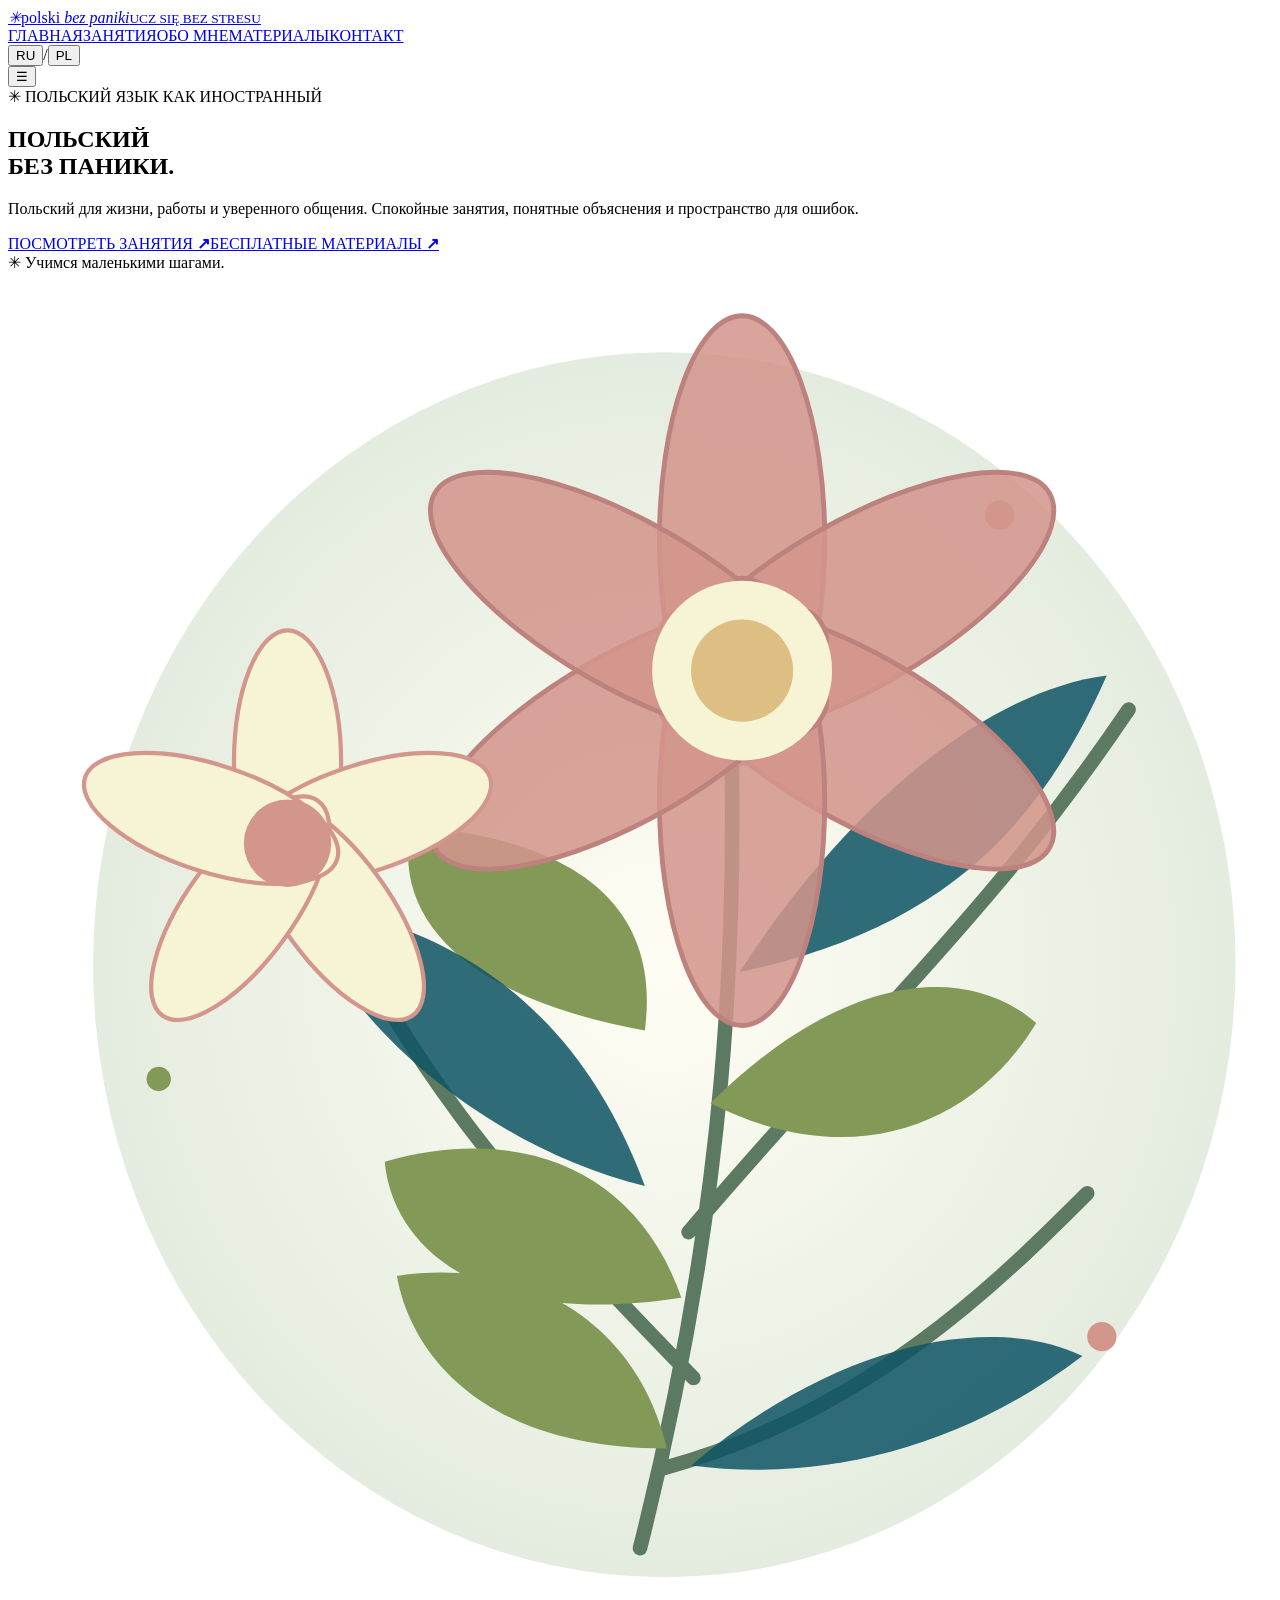
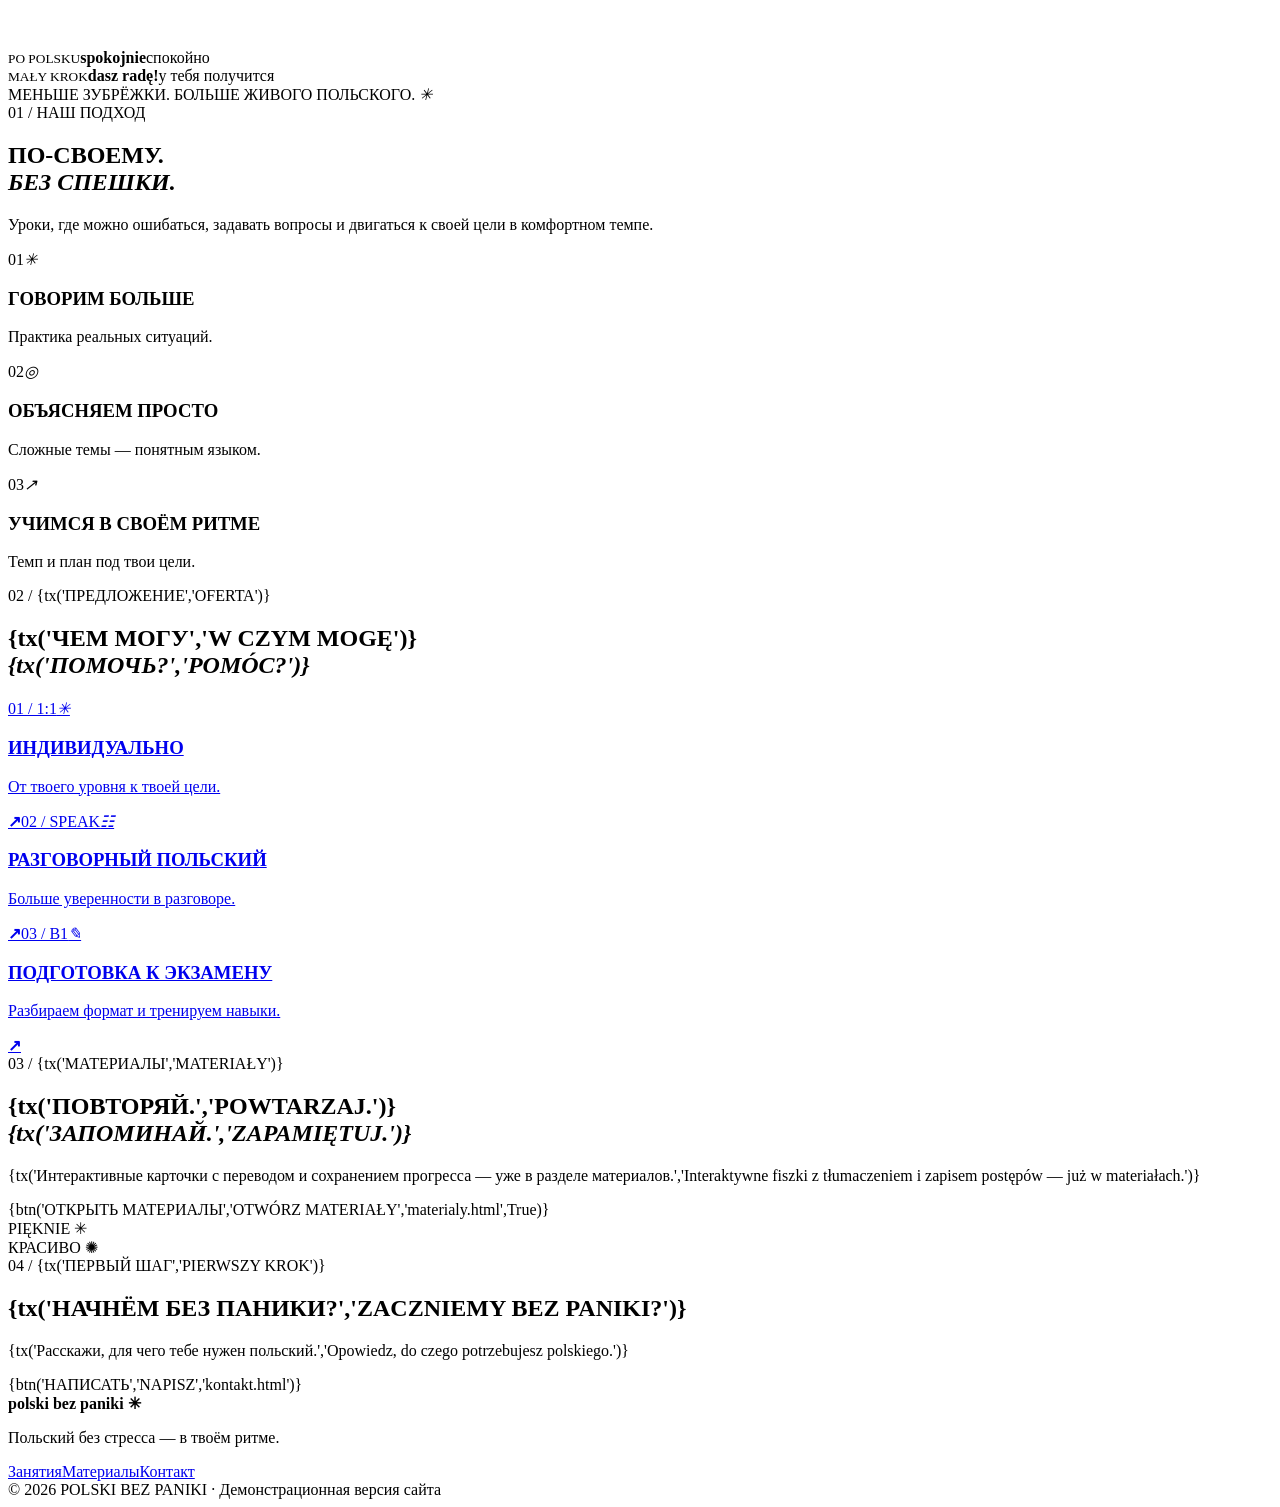
==== index.html @ 544f8107 "Add files via upload" ====
<!doctype html><html lang="ru"><head><meta charset="UTF-8"><meta name="viewport" content="width=device-width,initial-scale=1"><meta name="theme-color" content="#FAFAF3"><title>Польский без паники — главная | Polski bez paniki</title><link rel="preconnect" href="https://fonts.googleapis.com"><link href="https://fonts.googleapis.com/css2?family=Anton&display=swap" rel="stylesheet"><link rel="stylesheet" href="assets/site.css"></head><body data-title-ru="Польский без паники — главная" data-title-pl="Polski bez paniki — strona główna"><header class="header"><div class="bar wrap"><a class="brand" href="index.html"><i>✳</i><span>polski <em>bez paniki</em><small>UCZ SIĘ BEZ STRESU</small></span></a><nav class="nav" id="nav"><a href="index.html" class="current"><span data-ru="ГЛАВНАЯ" data-pl="START">ГЛАВНАЯ</span></a><a href="zajecia.html" class=""><span data-ru="ЗАНЯТИЯ" data-pl="ZAJĘCIA">ЗАНЯТИЯ</span></a><a href="o-mnie.html" class=""><span data-ru="ОБО МНЕ" data-pl="O MNIE">ОБО МНЕ</span></a><a href="materialy.html" class=""><span data-ru="МАТЕРИАЛЫ" data-pl="MATERIAŁY">МАТЕРИАЛЫ</span></a><a href="kontakt.html" class=""><span data-ru="КОНТАКТ" data-pl="KONTAKT">КОНТАКТ</span></a></nav><div class="lang"><button data-lang="ru" class="selected">RU</button><span>/</span><button data-lang="pl">PL</button></div><button class="hamburger" id="hamburger" aria-label="Menu" aria-expanded="false">☰</button></div></header><main><section class="landing wrap"><div class="intro"><div class="eyebrow">✳ <span data-ru="ПОЛЬСКИЙ ЯЗЫК КАК ИНОСТРАННЫЙ" data-pl="JĘZYK POLSKI JAKO OBCY">ПОЛЬСКИЙ ЯЗЫК КАК ИНОСТРАННЫЙ</span></div><h1><span data-ru="ПОЛЬСКИЙ" data-pl="POLSKI">ПОЛЬСКИЙ</span><br><span><span data-ru="БЕЗ ПАНИКИ." data-pl="BEZ PANIKI.">БЕЗ ПАНИКИ.</span></span></h1><p><span data-ru="Польский для жизни, работы и уверенного общения. Спокойные занятия, понятные объяснения и пространство для ошибок." data-pl="Polski do życia, pracy i swobodnej komunikacji. Spokojne lekcje, jasne wyjaśnienia i przestrzeń na błędy.">Польский для жизни, работы и уверенного общения. Спокойные занятия, понятные объяснения и пространство для ошибок.</span></p><div class="buttons"><a class="button primary" href="zajecia.html"><span data-ru="ПОСМОТРЕТЬ ЗАНЯТИЯ" data-pl="POZNAJ OFERTĘ">ПОСМОТРЕТЬ ЗАНЯТИЯ</span> <b>↗</b></a><a class="button secondary" href="materialy.html"><span data-ru="БЕСПЛАТНЫЕ МАТЕРИАЛЫ" data-pl="DARMOWE MATERIAŁY">БЕСПЛАТНЫЕ МАТЕРИАЛЫ</span> <b>↗</b></a></div><div class="small-note">✳ <span data-ru="Учимся маленькими шагами." data-pl="Uczymy się małymi krokami.">Учимся маленькими шагами.</span></div></div><div class="illustration"><svg viewBox="0 0 520 565" aria-label="Kwiaty i liście" role="img"><defs><radialGradient id="flowerBg"><stop stop-color="#FFFDF3"/><stop offset="1" stop-color="#E4ECDF"/></radialGradient></defs><ellipse cx="270" cy="285" rx="235" ry="252" fill="url(#flowerBg)"/><path d="M260 525C293 394 304 277 295 130M282 455C210 381 154 321 116 217M280 395C354 308 405 263 461 180M270 492C354 469 408 415 444 379" fill="none" stroke="#5B7A61" stroke-width="6" stroke-linecap="round"/><g fill="#839958"><path d="M277 422C193 435 158 400 155 366c57-16 104 4 122 56"/><path d="M289 342c51-51 103-60 134-33-26 43-77 62-134 33"/><path d="M262 312C184 298 158 263 166 228c64 5 103 30 96 84"/><path d="M271 484c-79 0-106-42-111-71 55-8 99 20 111 71"/></g><g fill="#105666" opacity=".86"><path d="M262 376c-69-17-127-71-142-117 68 11 116 47 142 117"/><path d="M301 288c45-70 103-116 151-122-29 66-71 105-151 122"/><path d="M281 491c60-51 124-63 161-45-50 38-107 52-161 45"/></g><g transform="translate(302 164)"><g fill="#D3968C" fill-opacity=".86" stroke="#BD827E" stroke-width="2"><ellipse rx="34" ry="92" transform="rotate(0) translate(0 -54)"/><ellipse rx="34" ry="92" transform="rotate(60) translate(0 -54)"/><ellipse rx="34" ry="92" transform="rotate(120) translate(0 -54)"/><ellipse rx="34" ry="92" transform="rotate(180) translate(0 -54)"/><ellipse rx="34" ry="92" transform="rotate(240) translate(0 -54)"/><ellipse rx="34" ry="92" transform="rotate(300) translate(0 -54)"/></g><circle r="37" fill="#F7F4D5"/><circle r="21" fill="#DEBF83"/></g><g transform="translate(115 235) scale(.58)"><g fill="#F7F4D5" stroke="#D3968C" stroke-width="3"><ellipse rx="38" ry="94" transform="rotate(0) translate(0 -57)"/><ellipse rx="38" ry="94" transform="rotate(72) translate(0 -57)"/><ellipse rx="38" ry="94" transform="rotate(144) translate(0 -57)"/><ellipse rx="38" ry="94" transform="rotate(216) translate(0 -57)"/><ellipse rx="38" ry="94" transform="rotate(288) translate(0 -57)"/></g><circle r="31" fill="#D3968C"/></g><circle cx="408" cy="100" r="6" fill="#D3968C"/><circle cx="62" cy="332" r="5" fill="#839958"/><circle cx="450" cy="438" r="6" fill="#D3968C"/></svg><div class="floating floating-a"><small>PO POLSKU</small><b>spokojnie</b><span>спокойно</span></div><div class="floating floating-b"><small>MAŁY KROK</small><b>dasz radę!</b><span>у тебя получится</span></div></div></section><div class="ribbon"><div class="wrap"><span data-ru="МЕНЬШЕ ЗУБРЁЖКИ. БОЛЬШЕ ЖИВОГО ПОЛЬСКОГО." data-pl="MNIEJ WKUWANIA. WIĘCEJ ŻYWEGO POLSKIEGO.">МЕНЬШЕ ЗУБРЁЖКИ. БОЛЬШЕ ЖИВОГО ПОЛЬСКОГО.</span> <i>✳</i></div></div>
<section class="wrap section"><div class="section-title"><div><span class="eyebrow">01 / <span data-ru="НАШ ПОДХОД" data-pl="NASZE PODEJŚCIE">НАШ ПОДХОД</span></span><h2><span data-ru="ПО-СВОЕМУ." data-pl="NA SWÓJ SPOSÓB.">ПО-СВОЕМУ.</span><br><em><span data-ru="БЕЗ СПЕШКИ." data-pl="BEZ POŚPIECHU.">БЕЗ СПЕШКИ.</span></em></h2></div><p><span data-ru="Уроки, где можно ошибаться, задавать вопросы и двигаться к своей цели в комфортном темпе." data-pl="Lekcje, na których możesz popełniać błędy, pytać i realizować swoje cele w wygodnym tempie.">Уроки, где можно ошибаться, задавать вопросы и двигаться к своей цели в комфортном темпе.</span></p></div><div class="three"><article class="benefit benefit-1"><span>01</span><i>✳</i><h3><span data-ru="ГОВОРИМ БОЛЬШЕ" data-pl="MÓWIMY WIĘCEJ">ГОВОРИМ БОЛЬШЕ</span></h3><p><span data-ru="Практика реальных ситуаций." data-pl="Ćwiczymy prawdziwe sytuacje.">Практика реальных ситуаций.</span></p></article><article class="benefit benefit-2"><span>02</span><i>◎</i><h3><span data-ru="ОБЪЯСНЯЕМ ПРОСТО" data-pl="TŁUMACZYMY PROSTO">ОБЪЯСНЯЕМ ПРОСТО</span></h3><p><span data-ru="Сложные темы — понятным языком." data-pl="Trudne rzeczy prostym językiem.">Сложные темы — понятным языком.</span></p></article><article class="benefit benefit-3"><span>03</span><i>↗</i><h3><span data-ru="УЧИМСЯ В СВОЁМ РИТМЕ" data-pl="UCZYMY SIĘ W SWOIM RYTMIE">УЧИМСЯ В СВОЁМ РИТМЕ</span></h3><p><span data-ru="Темп и план под твои цели." data-pl="Tempo i plan dopasowane do Ciebie.">Темп и план под твои цели.</span></p></article></div></section>
<section class="wrap section"><div class="section-title"><div><span class="eyebrow">02 / {tx('ПРЕДЛОЖЕНИЕ','OFERTA')}</span><h2>{tx('ЧЕМ МОГУ','W CZYM MOGĘ')}<br><em>{tx('ПОМОЧЬ?','POMÓC?')}</em></h2></div></div><div class="three services"><a href="zajecia.html" class="service"><span>01 / 1:1</span><i>✳</i><h3><span data-ru="ИНДИВИДУАЛЬНО" data-pl="INDYWIDUALNIE">ИНДИВИДУАЛЬНО</span></h3><p><span data-ru="От твоего уровня к твоей цели." data-pl="Od Twojego poziomu do Twojego celu.">От твоего уровня к твоей цели.</span></p><b>↗</b></a><a href="zajecia.html" class="service"><span>02 / SPEAK</span><i>☷</i><h3><span data-ru="РАЗГОВОРНЫЙ ПОЛЬСКИЙ" data-pl="KONWERSACJE">РАЗГОВОРНЫЙ ПОЛЬСКИЙ</span></h3><p><span data-ru="Больше уверенности в разговоре." data-pl="Więcej pewności w rozmowie.">Больше уверенности в разговоре.</span></p><b>↗</b></a><a href="zajecia.html" class="service"><span>03 / B1</span><i>✎</i><h3><span data-ru="ПОДГОТОВКА К ЭКЗАМЕНУ" data-pl="PRZYGOTOWANIE DO EGZAMINU">ПОДГОТОВКА К ЭКЗАМЕНУ</span></h3><p><span data-ru="Разбираем формат и тренируем навыки." data-pl="Poznajemy format i ćwiczymy umiejętności.">Разбираем формат и тренируем навыки.</span></p><b>↗</b></a></div></section>
<section class="wrap material-promo"><div><span class="eyebrow">03 / {tx('МАТЕРИАЛЫ','MATERIAŁY')}</span><h2>{tx('ПОВТОРЯЙ.','POWTARZAJ.')}<br><em>{tx('ЗАПОМИНАЙ.','ZAPAMIĘTUJ.')}</em></h2><p>{tx('Интерактивные карточки с переводом и сохранением прогресса — уже в разделе материалов.','Interaktywne fiszki z tłumaczeniem i zapisem postępów — już w materiałach.')}</p>{btn('ОТКРЫТЬ МАТЕРИАЛЫ','OTWÓRZ MATERIAŁY','materialy.html',True)}</div><div class="cards-art"><div>PIĘKNIE <span>✳</span></div><div>КРАСИВО <span>✺</span></div></div></section><section class="section final-cta wrap"><span class="eyebrow">04 / {tx('ПЕРВЫЙ ШАГ','PIERWSZY KROK')}</span><h2>{tx('НАЧНЁМ БЕЗ ПАНИКИ?','ZACZNIEMY BEZ PANIKI?')}</h2><p>{tx('Расскажи, для чего тебе нужен польский.','Opowiedz, do czego potrzebujesz polskiego.')}</p>{btn('НАПИСАТЬ','NAPISZ','kontakt.html')}</section></main><footer><div class="wrap footer"><div><strong>polski bez paniki ✳</strong><p><span data-ru="Польский без стресса — в твоём ритме." data-pl="Polski bez stresu — w Twoim rytmie.">Польский без стресса — в твоём ритме.</span></p></div><nav><a href="zajecia.html"><span data-ru="Занятия" data-pl="Zajęcia">Занятия</span></a><a href="materialy.html"><span data-ru="Материалы" data-pl="Materiały">Материалы</span></a><a href="kontakt.html"><span data-ru="Контакт" data-pl="Kontakt">Контакт</span></a></nav></div><div class="wrap legal">© 2026 POLSKI BEZ PANIKI · <span data-ru="Демонстрационная версия сайта" data-pl="Wersja demonstracyjna strony">Демонстрационная версия сайта</span></div></footer><script src="assets/site.js" defer></script></body></html>
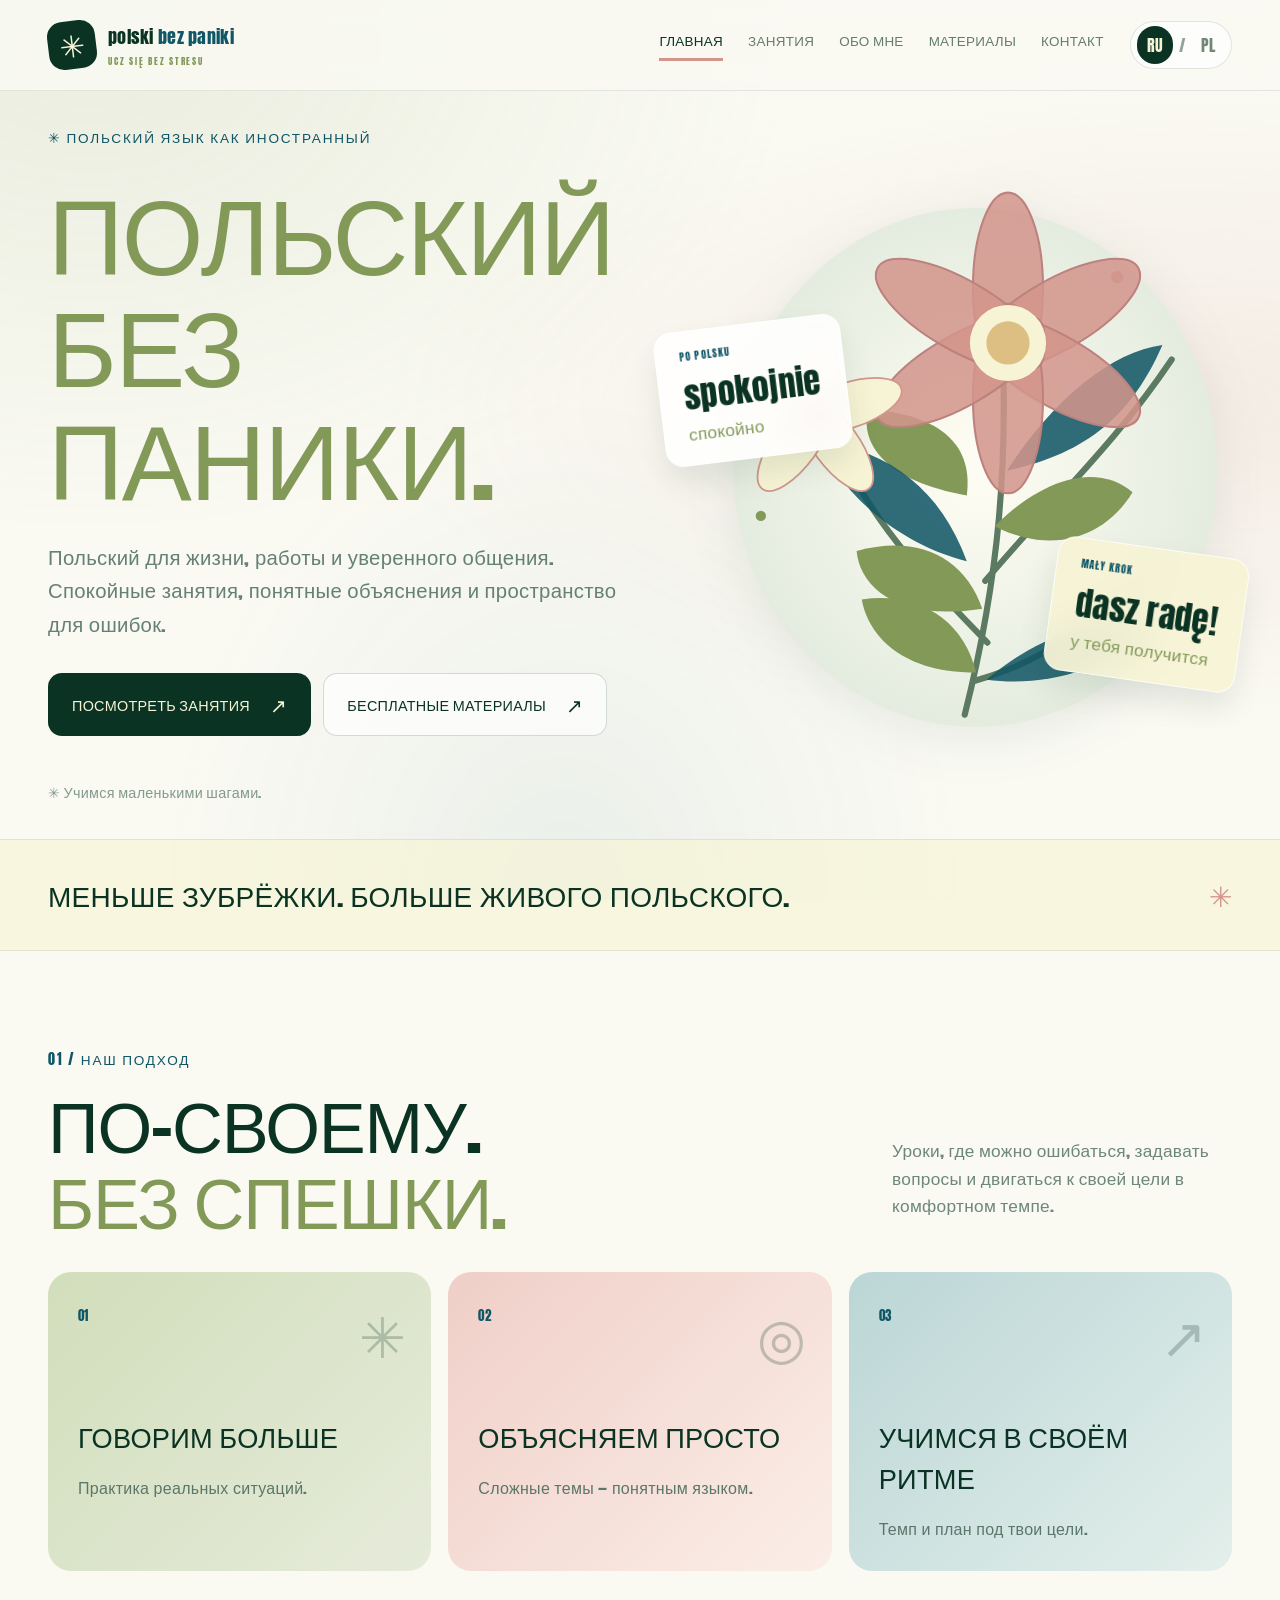
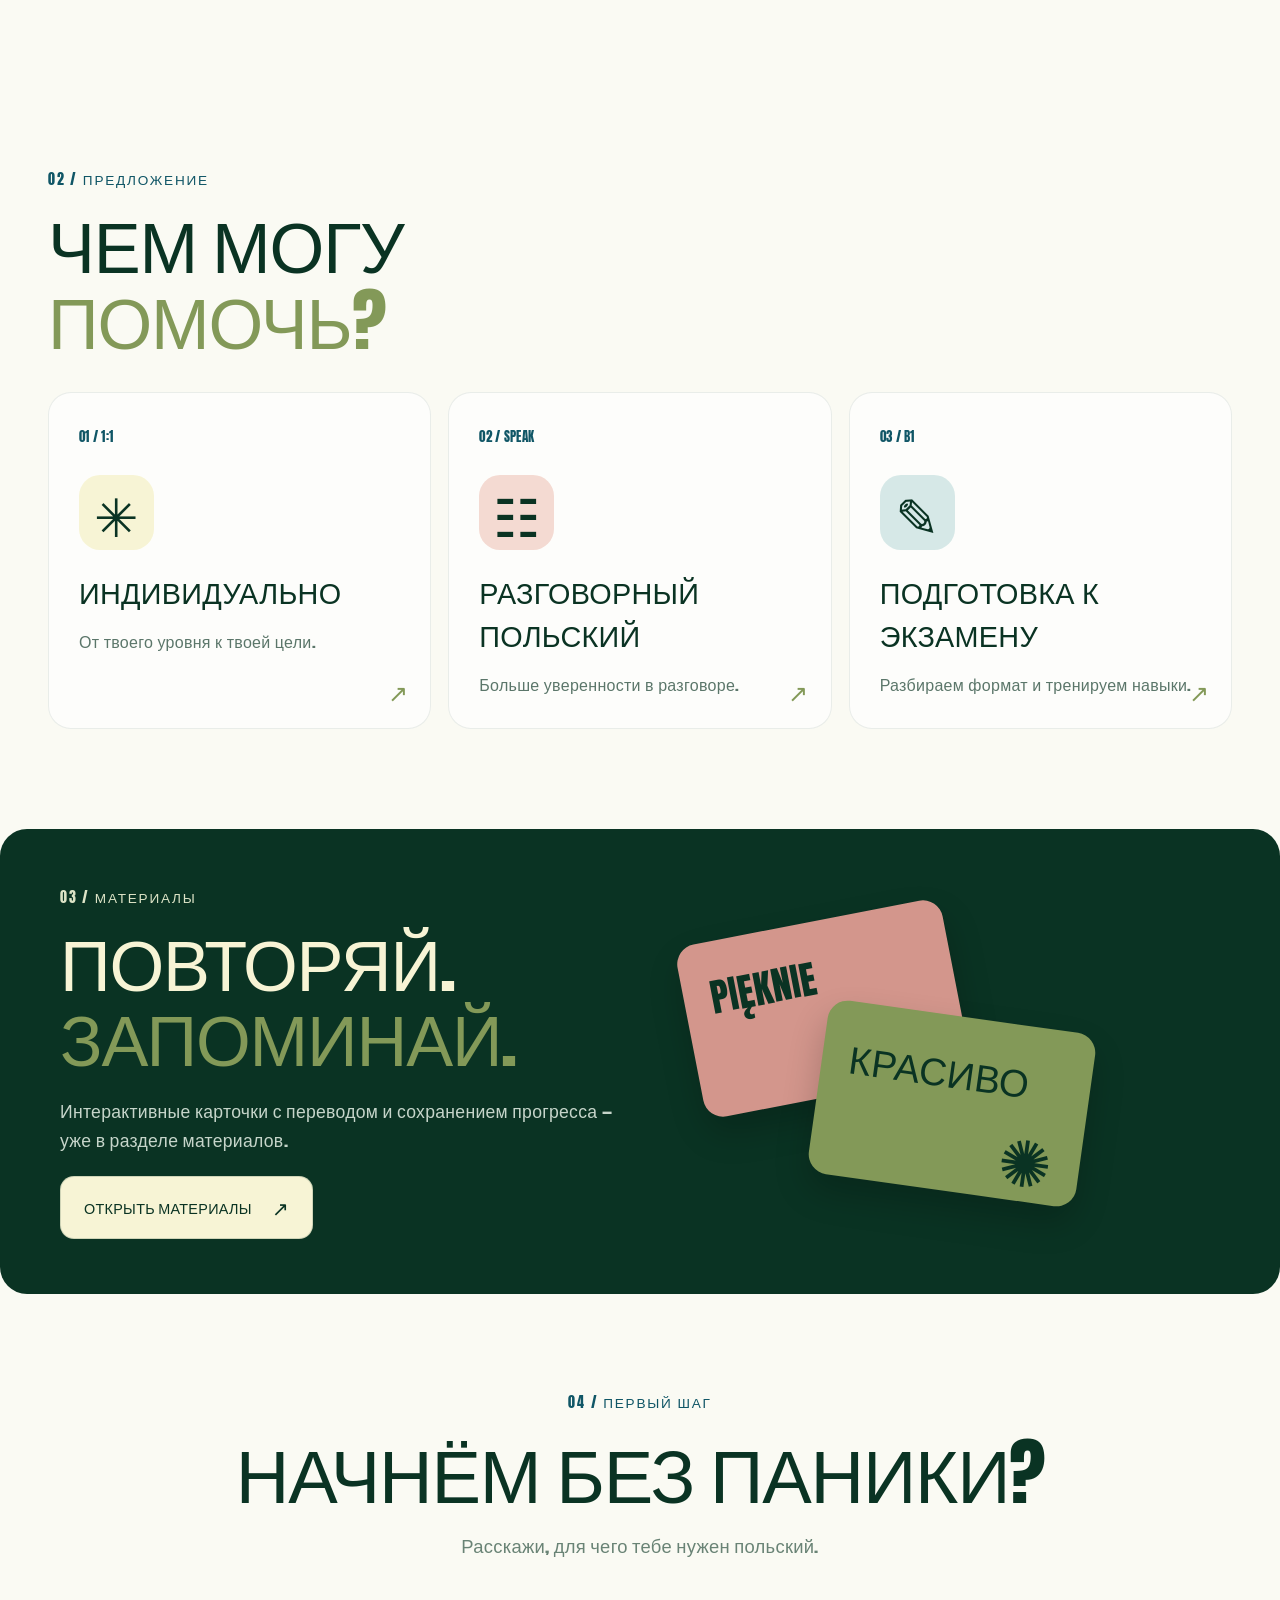
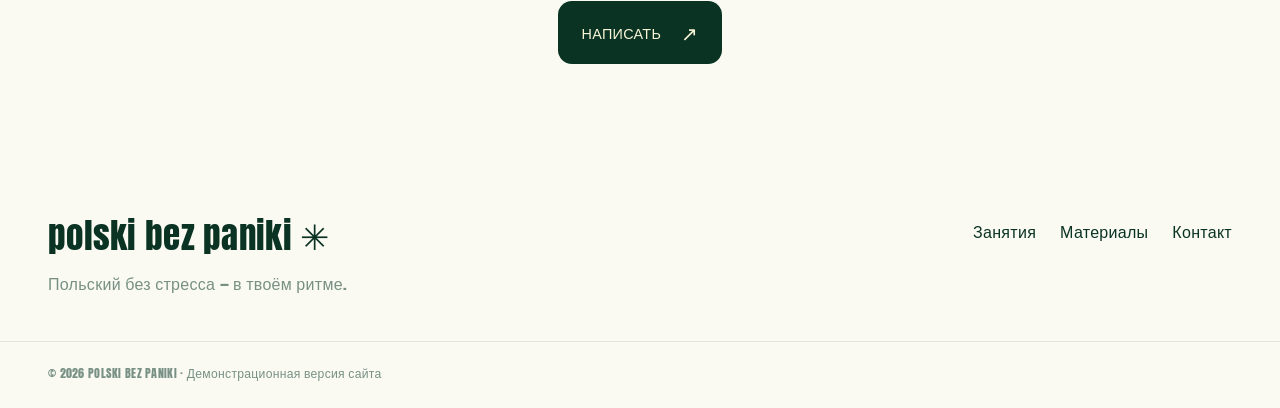
==== commit 78451183: "Add files via upload" ====
--- a/index.html
+++ b/index.html
@@ -1,4 +1,13 @@
-<!doctype html><html lang="ru"><head><meta charset="UTF-8"><meta name="viewport" content="width=device-width,initial-scale=1"><meta name="theme-color" content="#FAFAF3"><title>Польский без паники — главная | Polski bez paniki</title><link rel="preconnect" href="https://fonts.googleapis.com"><link href="https://fonts.googleapis.com/css2?family=Anton&display=swap" rel="stylesheet"><link rel="stylesheet" href="assets/site.css"></head><body data-title-ru="Польский без паники — главная" data-title-pl="Polski bez paniki — strona główna"><header class="header"><div class="bar wrap"><a class="brand" href="index.html"><i>✳</i><span>polski <em>bez paniki</em><small>UCZ SIĘ BEZ STRESU</small></span></a><nav class="nav" id="nav"><a href="index.html" class="current"><span data-ru="ГЛАВНАЯ" data-pl="START">ГЛАВНАЯ</span></a><a href="zajecia.html" class=""><span data-ru="ЗАНЯТИЯ" data-pl="ZAJĘCIA">ЗАНЯТИЯ</span></a><a href="o-mnie.html" class=""><span data-ru="ОБО МНЕ" data-pl="O MNIE">ОБО МНЕ</span></a><a href="materialy.html" class=""><span data-ru="МАТЕРИАЛЫ" data-pl="MATERIAŁY">МАТЕРИАЛЫ</span></a><a href="kontakt.html" class=""><span data-ru="КОНТАКТ" data-pl="KONTAKT">КОНТАКТ</span></a></nav><div class="lang"><button data-lang="ru" class="selected">RU</button><span>/</span><button data-lang="pl">PL</button></div><button class="hamburger" id="hamburger" aria-label="Menu" aria-expanded="false">☰</button></div></header><main><section class="landing wrap"><div class="intro"><div class="eyebrow">✳ <span data-ru="ПОЛЬСКИЙ ЯЗЫК КАК ИНОСТРАННЫЙ" data-pl="JĘZYK POLSKI JAKO OBCY">ПОЛЬСКИЙ ЯЗЫК КАК ИНОСТРАННЫЙ</span></div><h1><span data-ru="ПОЛЬСКИЙ" data-pl="POLSKI">ПОЛЬСКИЙ</span><br><span><span data-ru="БЕЗ ПАНИКИ." data-pl="BEZ PANIKI.">БЕЗ ПАНИКИ.</span></span></h1><p><span data-ru="Польский для жизни, работы и уверенного общения. Спокойные занятия, понятные объяснения и пространство для ошибок." data-pl="Polski do życia, pracy i swobodnej komunikacji. Spokojne lekcje, jasne wyjaśnienia i przestrzeń na błędy.">Польский для жизни, работы и уверенного общения. Спокойные занятия, понятные объяснения и пространство для ошибок.</span></p><div class="buttons"><a class="button primary" href="zajecia.html"><span data-ru="ПОСМОТРЕТЬ ЗАНЯТИЯ" data-pl="POZNAJ OFERTĘ">ПОСМОТРЕТЬ ЗАНЯТИЯ</span> <b>↗</b></a><a class="button secondary" href="materialy.html"><span data-ru="БЕСПЛАТНЫЕ МАТЕРИАЛЫ" data-pl="DARMOWE MATERIAŁY">БЕСПЛАТНЫЕ МАТЕРИАЛЫ</span> <b>↗</b></a></div><div class="small-note">✳ <span data-ru="Учимся маленькими шагами." data-pl="Uczymy się małymi krokami.">Учимся маленькими шагами.</span></div></div><div class="illustration"><svg viewBox="0 0 520 565" aria-label="Kwiaty i liście" role="img"><defs><radialGradient id="flowerBg"><stop stop-color="#FFFDF3"/><stop offset="1" stop-color="#E4ECDF"/></radialGradient></defs><ellipse cx="270" cy="285" rx="235" ry="252" fill="url(#flowerBg)"/><path d="M260 525C293 394 304 277 295 130M282 455C210 381 154 321 116 217M280 395C354 308 405 263 461 180M270 492C354 469 408 415 444 379" fill="none" stroke="#5B7A61" stroke-width="6" stroke-linecap="round"/><g fill="#839958"><path d="M277 422C193 435 158 400 155 366c57-16 104 4 122 56"/><path d="M289 342c51-51 103-60 134-33-26 43-77 62-134 33"/><path d="M262 312C184 298 158 263 166 228c64 5 103 30 96 84"/><path d="M271 484c-79 0-106-42-111-71 55-8 99 20 111 71"/></g><g fill="#105666" opacity=".86"><path d="M262 376c-69-17-127-71-142-117 68 11 116 47 142 117"/><path d="M301 288c45-70 103-116 151-122-29 66-71 105-151 122"/><path d="M281 491c60-51 124-63 161-45-50 38-107 52-161 45"/></g><g transform="translate(302 164)"><g fill="#D3968C" fill-opacity=".86" stroke="#BD827E" stroke-width="2"><ellipse rx="34" ry="92" transform="rotate(0) translate(0 -54)"/><ellipse rx="34" ry="92" transform="rotate(60) translate(0 -54)"/><ellipse rx="34" ry="92" transform="rotate(120) translate(0 -54)"/><ellipse rx="34" ry="92" transform="rotate(180) translate(0 -54)"/><ellipse rx="34" ry="92" transform="rotate(240) translate(0 -54)"/><ellipse rx="34" ry="92" transform="rotate(300) translate(0 -54)"/></g><circle r="37" fill="#F7F4D5"/><circle r="21" fill="#DEBF83"/></g><g transform="translate(115 235) scale(.58)"><g fill="#F7F4D5" stroke="#D3968C" stroke-width="3"><ellipse rx="38" ry="94" transform="rotate(0) translate(0 -57)"/><ellipse rx="38" ry="94" transform="rotate(72) translate(0 -57)"/><ellipse rx="38" ry="94" transform="rotate(144) translate(0 -57)"/><ellipse rx="38" ry="94" transform="rotate(216) translate(0 -57)"/><ellipse rx="38" ry="94" transform="rotate(288) translate(0 -57)"/></g><circle r="31" fill="#D3968C"/></g><circle cx="408" cy="100" r="6" fill="#D3968C"/><circle cx="62" cy="332" r="5" fill="#839958"/><circle cx="450" cy="438" r="6" fill="#D3968C"/></svg><div class="floating floating-a"><small>PO POLSKU</small><b>spokojnie</b><span>спокойно</span></div><div class="floating floating-b"><small>MAŁY KROK</small><b>dasz radę!</b><span>у тебя получится</span></div></div></section><div class="ribbon"><div class="wrap"><span data-ru="МЕНЬШЕ ЗУБРЁЖКИ. БОЛЬШЕ ЖИВОГО ПОЛЬСКОГО." data-pl="MNIEJ WKUWANIA. WIĘCEJ ŻYWEGO POLSKIEGO.">МЕНЬШЕ ЗУБРЁЖКИ. БОЛЬШЕ ЖИВОГО ПОЛЬСКОГО.</span> <i>✳</i></div></div>
+<!doctype html><html lang="ru"><head><meta charset="UTF-8"><meta name="viewport" content="width=device-width,initial-scale=1"><meta name="theme-color" content="#FAFAF3"><title>Польский без паники — главная | Polski bez paniki</title><link rel="preconnect" href="https://fonts.googleapis.com"><link href="https://fonts.googleapis.com/css2?family=Anton&display=swap" rel="stylesheet"><style>
+*{box-sizing:border-box}html{scroll-behavior:smooth}body{margin:0;background:#FAFAF3;color:#0A3323;font-family:Anton,Impact,'Arial Narrow',sans-serif;letter-spacing:.018em}body:before{content:"";position:fixed;inset:0;pointer-events:none;z-index:-1;background:radial-gradient(ellipse at 7% 4%,#83995820,transparent 42%),radial-gradient(ellipse at 93% 45%,#D3968C23,transparent 48%),radial-gradient(ellipse at 44% 100%,#10566610,transparent 40%)}a{color:inherit;text-decoration:none}button,input,textarea{font:inherit}button{cursor:pointer}button:focus-visible,a:focus-visible,input:focus-visible,textarea:focus-visible{outline:3px solid #105666;outline-offset:4px}.wrap{max-width:1320px;padding:0 48px;margin:auto}.header{border-bottom:1px solid #0A332318;background:#FAFAF3d9;backdrop-filter:blur(15px);position:relative;z-index:10}.bar{min-height:90px;display:flex;align-items:center;gap:26px}.brand{display:flex;gap:12px;align-items:center;white-space:nowrap;font-size:1.12rem}.brand i{display:grid;place-items:center;background:#0A3323;color:#F7F4D5;width:48px;height:48px;border-radius:15px;font-style:normal;font-size:1.9rem;transform:rotate(-7deg)}.brand em{font-style:normal;color:#105666}.brand small{display:block;font-size:.55rem;color:#839958;letter-spacing:.2em;margin-top:5px}.nav{display:flex;gap:25px;margin-left:auto}.nav a{color:#647D6B;font-size:.84rem;white-space:nowrap}.nav .current{color:#0A3323;border-bottom:3px solid #D3968C;padding-bottom:8px}.lang{display:flex;align-items:center;gap:6px;border:1px solid #0A33231e;border-radius:30px;background:#ffffff9b;padding:4px 6px}.lang button{border:0;border-radius:30px;padding:7px 10px;color:#728676;background:transparent}.lang button.selected{background:#0A3323;color:#F7F4D5}.lang span{color:#93A396}.hamburger{display:none;background:transparent;border:0;font-size:1.55rem;color:#0A3323}h1,h2,h3,p{margin-top:0;font-weight:400}h1,h2{letter-spacing:-.016em;line-height:1.07}.eyebrow{font-size:.85rem;letter-spacing:.13em;color:#105666}.landing{min-height:670px;display:grid;grid-template-columns:1.08fr .92fr;align-items:center;gap:20px;padding-top:36px;padding-bottom:36px}.intro{position:relative;z-index:2}.intro h1{font-size:clamp(5.6rem,8.2vw,9rem);margin:28px 0}.intro h1 span{color:#839958}.intro p{font-size:1.27rem;color:#658074;line-height:1.65;max-width:600px}.buttons{display:flex;gap:12px;flex-wrap:wrap;margin-top:33px}.button{display:inline-flex;gap:20px;align-items:center;justify-content:center;padding:15px 23px;min-height:54px;border-radius:14px;border:1px solid #0A33232a;font-size:.9rem;transition:transform .2s,box-shadow .2s}.button:hover{transform:translateY(-3px);box-shadow:0 14px 24px #0A332316}.button b{font-size:1.25rem;font-weight:400}.button.primary{color:#F7F4D5;background:#0A3323}.button.secondary{background:#ffffffab}.small-note{margin-top:45px;color:#839B8B;font-size:.9rem}.illustration{position:relative;height:620px}.illustration svg{width:100%;height:100%;filter:drop-shadow(0 12px 25px #0A332314)}.floating{position:absolute;border:1px solid #ffffffca;background:#ffffffe0;backdrop-filter:blur(18px);padding:18px 24px;border-radius:18px;box-shadow:0 16px 30px #0A332318;transform:rotate(-7deg)}.floating small{display:block;color:#105666;font-size:.6rem;letter-spacing:.12em}.floating b{font-weight:400;display:block;font-size:2.15rem;margin-top:6px}.floating span{color:#839958;font-size:1.08rem}.floating-a{left:-7%;top:27%}.floating-b{right:-2%;bottom:15%;transform:rotate(8deg);background:#F7F4D5ec}.ribbon{background:#F7F4D5af;border-block:1px solid #0A332317}.ribbon .wrap{padding-top:34px;padding-bottom:34px;font-size:1.75rem;display:flex;justify-content:space-between}.ribbon i{font-style:normal;color:#D3968C}.section{padding-top:95px;padding-bottom:100px}.section-title{display:flex;gap:32px;justify-content:space-between;align-items:end;margin-bottom:35px}.section-title h2,.material-promo h2{font-size:clamp(3.5rem,5.5vw,6rem);margin:16px 0 0}.section-title h2 em,.material-promo h2 em{color:#839958;font-style:normal}.section-title>p{max-width:340px;color:#6D8779;font-size:1.08rem;line-height:1.6}.three{display:grid;grid-template-columns:repeat(3,1fr);gap:17px}.benefit,.service,.offer{padding:30px;border-radius:23px;min-height:295px}.benefit{position:relative}.benefit-1{background:linear-gradient(135deg,#D1DEBB,#E6EBDA)}.benefit-2{background:linear-gradient(135deg,#EFCFC8,#FBEEE7)}.benefit-3{background:linear-gradient(135deg,#BBD6D6,#E3EFEB)}.benefit>span,.service>span{font-size:.83rem;color:#105666}.benefit>i{font-style:normal;font-size:3.5rem;opacity:.23;position:absolute;right:25px;top:20px}.benefit h3{font-size:1.7rem;margin:90px 0 17px}.benefit p,.service p,.offer p{font-size:1rem;color:#5B766A;line-height:1.65;margin:0}.service,.offer{display:block;background:#ffffffa3;border:1px solid #0A332315;position:relative}.service>i{display:grid;place-items:center;margin:28px 0 20px;width:75px;height:75px;border-radius:21px;background:#F7F4D5;font-style:normal;font-size:3.3rem}.service:nth-child(2)>i{background:#F4DAD2}.service:nth-child(3)>i{background:#D6E8E7}.service h3{font-size:1.8rem;margin:15px 0}.service>b{position:absolute;right:22px;bottom:18px;font-size:1.5rem;color:#839958;font-weight:400}.material-promo{display:grid;grid-template-columns:1fr 1fr;gap:15px;background:#0A3323;color:#F7F4D5;border-radius:27px;align-items:center;min-height:425px;overflow:hidden}.material-promo>div:first-child{padding:55px 0 55px 12px}.material-promo .eyebrow{color:#DCE3C6}.material-promo p{font-size:1.1rem;line-height:1.65;color:#C6D5CA;margin:22px 0}.material-promo .button{color:#0A3323;background:#F7F4D5}.cards-art{min-height:350px;position:relative}.cards-art div{position:absolute;width:270px;height:175px;border-radius:20px;padding:27px;font-size:2.4rem;box-shadow:0 17px 34px #0003;display:flex;justify-content:space-between;flex-direction:column}.cards-art div:first-child{background:#D3968C;color:#0A3323;left:7%;top:10%;transform:rotate(-11deg)}.cards-art div:last-child{background:#839958;color:#0A3323;left:29%;top:37%;transform:rotate(8deg)}.cards-art span{font-size:4rem;align-self:flex-end}.final-cta{text-align:center}.final-cta h2{font-size:clamp(3rem,5.8vw,5.8rem);margin:19px 0}.final-cta p{color:#698375;font-size:1.15rem}.final-cta .button{margin-top:24px}.subhead{padding-top:85px;padding-bottom:65px;border-bottom:1px solid #0A332319}.subhead h1{font-size:clamp(4.2rem,7vw,7rem);margin:19px 0}.subhead p{color:#688476;font-size:1.16rem;line-height:1.65;max-width:850px}.offer{min-height:380px}.offer h2{font-size:2rem}.bigicon{width:83px;height:83px;background:#E9EEDC;border-radius:23px;display:grid;place-items:center;font-size:3.4rem;margin:28px 0}.offer:nth-child(2) .bigicon{background:#F3DCD7}.offer:nth-child(3) .bigicon{background:#DCEAE8}.small-banner{background:#E6EBD8bd;min-height:125px;margin-bottom:105px;display:flex;align-items:center;justify-content:space-between;gap:22px;border-radius:20px;color:#647C6E;font-size:1.1rem}.about{display:grid;grid-template-columns:.85fr 1.15fr;gap:65px;align-items:center}.portrait{height:550px;position:relative;border-radius:240px 240px 25px 25px;background:#E5ECD8;overflow:hidden}.portrait svg{width:100%;height:100%}.portrait>span{position:absolute;bottom:25px;left:8%;right:8%;border-radius:15px;background:#fff9;backdrop-filter:blur(12px);padding:13px;text-align:center;color:#105666}.about h2{font-size:clamp(3rem,5vw,5rem);margin:20px 0}.about p{color:#6C8576;line-height:1.8;font-size:1.15rem;margin-bottom:33px}.materials{display:grid;grid-template-columns:1.15fr .85fr;gap:21px}.material-box{background:#fff9;border:1px solid #0A332314;border-radius:23px;overflow:hidden}.material-art{height:250px;background:linear-gradient(135deg,#D6E2C6,#F2E1DB);position:relative}.material-art div{position:absolute;width:248px;height:155px;border-radius:18px;padding:22px;box-shadow:0 18px 30px #0A332321;font-size:2rem}.material-art div:first-child{background:#0A3323;color:#F7F4D5;top:22px;left:12%;transform:rotate(-8deg)}.material-art div:last-child{background:#F7F4D5;color:#105666;top:67px;left:42%;transform:rotate(9deg)}.empty-art{height:250px;background:linear-gradient(135deg,#C9E2DF,#F7EDE1);display:grid;place-items:center;font-size:8rem;color:#10566671}.material-desc{padding:30px}.material-desc h2{font-size:2.5rem;margin:15px 0}.material-desc p{color:#6C8576;font-size:1.1rem;line-height:1.6}.material-desc>b{font-weight:400;color:#105666}.contact{display:grid;grid-template-columns:1fr 1fr;gap:55px}.contact article{border-radius:23px;padding:45px;background:linear-gradient(135deg,#E0E9CF,#F5E9DB)}.contact h2{font-size:clamp(2.8rem,4vw,5rem);margin:25px 0}.contact p{color:#648171;font-size:1.1rem;line-height:1.7}.dummy{display:flex;justify-content:space-between;gap:15px;border-top:1px solid #0A332322;padding:20px 0}.dummy span{color:#678A76}.contact form{display:grid;gap:20px;align-content:start}.contact label{display:grid;gap:9px}.contact input,.contact textarea{padding:14px;border:1px solid #0A33232e;border-radius:12px;background:#fffc;min-height:52px;color:#0A3323}.contact form small{color:#8A9D90}.contact form button{width:max-content}.contact form #formstatus{color:#105666}.footer{display:flex;align-items:start;justify-content:space-between;padding-top:45px;padding-bottom:30px}.footer strong{font-weight:400;font-size:2.2rem}.footer p{color:#779082;margin-top:9px}.footer nav{display:flex;gap:24px;padding-top:10px}.legal{border-top:1px solid #0A33231a;padding-top:22px;padding-bottom:26px;color:#789184;font-size:.76rem}
+@media(max-width:1100px){.nav{gap:13px}.wrap{padding-inline:30px}.landing h1{font-size:clamp(4.4rem,7.7vw,7rem)}.illustration{height:510px}}
+@media(max-width:820px){.hamburger{display:block}.nav{display:none;position:absolute;top:80px;left:12px;right:12px;flex-direction:column;background:#FAFAF3fa;border:1px solid #0A33231f;box-shadow:0 15px 30px #0A33231b;border-radius:20px;padding:22px}.nav.open{display:flex}.bar{min-height:76px}.lang{margin-left:auto}.landing{grid-template-columns:1fr;min-height:0}.landing .illustration{height:520px;max-width:620px;width:100%;margin:auto}.floating-a{left:7%}.floating-b{right:8%}.section-title{display:block}.section-title>p{max-width:750px;margin-top:22px}.three,.materials{grid-template-columns:1fr}.benefit{min-height:240px}.benefit h3{margin-top:70px}.material-promo{grid-template-columns:1fr}.material-promo>div:first-child{padding-top:47px;padding-bottom:0}.cards-art{min-height:295px}.contact,.about{grid-template-columns:1fr}.about .portrait{max-width:450px;width:100%;margin:auto}.footer{display:block}.footer nav{padding-top:20px}}
+@media(max-width:500px){.wrap{padding-inline:19px}.brand{font-size:.96rem}.brand i{width:39px;height:39px}.bar{gap:10px}.lang{gap:2px}.lang button{padding:5px 7px}.landing{padding-top:50px}.landing h1{font-size:clamp(3.7rem,13.7vw,5.3rem)}.landing .intro p{font-size:1.03rem}.buttons{flex-direction:column}.buttons .button{width:100%}.illustration{height:405px!important}.floating{padding:12px}.floating b{font-size:1.36rem}.floating-a{left:0}.floating-b{right:0}.ribbon .wrap{font-size:1.2rem}.section{padding-top:75px;padding-bottom:80px}.section-title h2,.material-promo h2{font-size:3.3rem}.service h3{font-size:1.65rem}.subhead h1{font-size:3.45rem}.subhead{padding-top:58px;padding-bottom:43px}.small-banner{display:block;padding-block:27px}.small-banner .button{margin-top:19px}.cards-art div{width:200px;height:130px;font-size:1.6rem}.cards-art div:last-child{left:37%}.material-art div{width:220px}.material-art div:last-child{left:33%}.contact article{padding:25px}.contact h2{font-size:3rem}.dummy{display:block}.dummy span{display:block;margin-top:9px}}@media(prefers-reduced-motion:reduce){*{animation:none!important;transition:none!important;scroll-behavior:auto!important}}
+h1,h2,h3{overflow-wrap:anywhere}.material-promo>*{min-width:0}@media(max-width:820px){.material-promo{grid-template-columns:minmax(0,1fr)}}@media(max-width:500px){.material-promo h2{font-size:clamp(2.35rem,11vw,3.3rem)}}
+
+</style></head><body data-title-ru="Польский без паники — главная" data-title-pl="Polski bez paniki — strona główna"><header class="header"><div class="bar wrap"><a class="brand" href="index.html"><i>✳</i><span>polski <em>bez paniki</em><small>UCZ SIĘ BEZ STRESU</small></span></a><nav class="nav" id="nav"><a href="index.html" class="current"><span data-ru="ГЛАВНАЯ" data-pl="START">ГЛАВНАЯ</span></a><a href="zajecia.html" class=""><span data-ru="ЗАНЯТИЯ" data-pl="ZAJĘCIA">ЗАНЯТИЯ</span></a><a href="o-mnie.html" class=""><span data-ru="ОБО МНЕ" data-pl="O MNIE">ОБО МНЕ</span></a><a href="materialy.html" class=""><span data-ru="МАТЕРИАЛЫ" data-pl="MATERIAŁY">МАТЕРИАЛЫ</span></a><a href="kontakt.html" class=""><span data-ru="КОНТАКТ" data-pl="KONTAKT">КОНТАКТ</span></a></nav><div class="lang"><button data-lang="ru" class="selected">RU</button><span>/</span><button data-lang="pl">PL</button></div><button class="hamburger" id="hamburger" aria-label="Menu" aria-expanded="false">☰</button></div></header><main><section class="landing wrap"><div class="intro"><div class="eyebrow">✳ <span data-ru="ПОЛЬСКИЙ ЯЗЫК КАК ИНОСТРАННЫЙ" data-pl="JĘZYK POLSKI JAKO OBCY">ПОЛЬСКИЙ ЯЗЫК КАК ИНОСТРАННЫЙ</span></div><h1><span data-ru="ПОЛЬСКИЙ" data-pl="POLSKI">ПОЛЬСКИЙ</span><br><span><span data-ru="БЕЗ ПАНИКИ." data-pl="BEZ PANIKI.">БЕЗ ПАНИКИ.</span></span></h1><p><span data-ru="Польский для жизни, работы и уверенного общения. Спокойные занятия, понятные объяснения и пространство для ошибок." data-pl="Polski do życia, pracy i swobodnej komunikacji. Spokojne lekcje, jasne wyjaśnienia i przestrzeń na błędy.">Польский для жизни, работы и уверенного общения. Спокойные занятия, понятные объяснения и пространство для ошибок.</span></p><div class="buttons"><a class="button primary" href="zajecia.html"><span data-ru="ПОСМОТРЕТЬ ЗАНЯТИЯ" data-pl="POZNAJ OFERTĘ">ПОСМОТРЕТЬ ЗАНЯТИЯ</span> <b>↗</b></a><a class="button secondary" href="materialy.html"><span data-ru="БЕСПЛАТНЫЕ МАТЕРИАЛЫ" data-pl="DARMOWE MATERIAŁY">БЕСПЛАТНЫЕ МАТЕРИАЛЫ</span> <b>↗</b></a></div><div class="small-note">✳ <span data-ru="Учимся маленькими шагами." data-pl="Uczymy się małymi krokami.">Учимся маленькими шагами.</span></div></div><div class="illustration"><svg viewBox="0 0 520 565" aria-label="Kwiaty i liście" role="img"><defs><radialGradient id="flowerBg"><stop stop-color="#FFFDF3"/><stop offset="1" stop-color="#E4ECDF"/></radialGradient></defs><ellipse cx="270" cy="285" rx="235" ry="252" fill="url(#flowerBg)"/><path d="M260 525C293 394 304 277 295 130M282 455C210 381 154 321 116 217M280 395C354 308 405 263 461 180M270 492C354 469 408 415 444 379" fill="none" stroke="#5B7A61" stroke-width="6" stroke-linecap="round"/><g fill="#839958"><path d="M277 422C193 435 158 400 155 366c57-16 104 4 122 56"/><path d="M289 342c51-51 103-60 134-33-26 43-77 62-134 33"/><path d="M262 312C184 298 158 263 166 228c64 5 103 30 96 84"/><path d="M271 484c-79 0-106-42-111-71 55-8 99 20 111 71"/></g><g fill="#105666" opacity=".86"><path d="M262 376c-69-17-127-71-142-117 68 11 116 47 142 117"/><path d="M301 288c45-70 103-116 151-122-29 66-71 105-151 122"/><path d="M281 491c60-51 124-63 161-45-50 38-107 52-161 45"/></g><g transform="translate(302 164)"><g fill="#D3968C" fill-opacity=".86" stroke="#BD827E" stroke-width="2"><ellipse rx="34" ry="92" transform="rotate(0) translate(0 -54)"/><ellipse rx="34" ry="92" transform="rotate(60) translate(0 -54)"/><ellipse rx="34" ry="92" transform="rotate(120) translate(0 -54)"/><ellipse rx="34" ry="92" transform="rotate(180) translate(0 -54)"/><ellipse rx="34" ry="92" transform="rotate(240) translate(0 -54)"/><ellipse rx="34" ry="92" transform="rotate(300) translate(0 -54)"/></g><circle r="37" fill="#F7F4D5"/><circle r="21" fill="#DEBF83"/></g><g transform="translate(115 235) scale(.58)"><g fill="#F7F4D5" stroke="#D3968C" stroke-width="3"><ellipse rx="38" ry="94" transform="rotate(0) translate(0 -57)"/><ellipse rx="38" ry="94" transform="rotate(72) translate(0 -57)"/><ellipse rx="38" ry="94" transform="rotate(144) translate(0 -57)"/><ellipse rx="38" ry="94" transform="rotate(216) translate(0 -57)"/><ellipse rx="38" ry="94" transform="rotate(288) translate(0 -57)"/></g><circle r="31" fill="#D3968C"/></g><circle cx="408" cy="100" r="6" fill="#D3968C"/><circle cx="62" cy="332" r="5" fill="#839958"/><circle cx="450" cy="438" r="6" fill="#D3968C"/></svg><div class="floating floating-a"><small>PO POLSKU</small><b>spokojnie</b><span>спокойно</span></div><div class="floating floating-b"><small>MAŁY KROK</small><b>dasz radę!</b><span>у тебя получится</span></div></div></section><div class="ribbon"><div class="wrap"><span data-ru="МЕНЬШЕ ЗУБРЁЖКИ. БОЛЬШЕ ЖИВОГО ПОЛЬСКОГО." data-pl="MNIEJ WKUWANIA. WIĘCEJ ŻYWEGO POLSKIEGO.">МЕНЬШЕ ЗУБРЁЖКИ. БОЛЬШЕ ЖИВОГО ПОЛЬСКОГО.</span> <i>✳</i></div></div>
 <section class="wrap section"><div class="section-title"><div><span class="eyebrow">01 / <span data-ru="НАШ ПОДХОД" data-pl="NASZE PODEJŚCIE">НАШ ПОДХОД</span></span><h2><span data-ru="ПО-СВОЕМУ." data-pl="NA SWÓJ SPOSÓB.">ПО-СВОЕМУ.</span><br><em><span data-ru="БЕЗ СПЕШКИ." data-pl="BEZ POŚPIECHU.">БЕЗ СПЕШКИ.</span></em></h2></div><p><span data-ru="Уроки, где можно ошибаться, задавать вопросы и двигаться к своей цели в комфортном темпе." data-pl="Lekcje, na których możesz popełniać błędy, pytać i realizować swoje cele w wygodnym tempie.">Уроки, где можно ошибаться, задавать вопросы и двигаться к своей цели в комфортном темпе.</span></p></div><div class="three"><article class="benefit benefit-1"><span>01</span><i>✳</i><h3><span data-ru="ГОВОРИМ БОЛЬШЕ" data-pl="MÓWIMY WIĘCEJ">ГОВОРИМ БОЛЬШЕ</span></h3><p><span data-ru="Практика реальных ситуаций." data-pl="Ćwiczymy prawdziwe sytuacje.">Практика реальных ситуаций.</span></p></article><article class="benefit benefit-2"><span>02</span><i>◎</i><h3><span data-ru="ОБЪЯСНЯЕМ ПРОСТО" data-pl="TŁUMACZYMY PROSTO">ОБЪЯСНЯЕМ ПРОСТО</span></h3><p><span data-ru="Сложные темы — понятным языком." data-pl="Trudne rzeczy prostym językiem.">Сложные темы — понятным языком.</span></p></article><article class="benefit benefit-3"><span>03</span><i>↗</i><h3><span data-ru="УЧИМСЯ В СВОЁМ РИТМЕ" data-pl="UCZYMY SIĘ W SWOIM RYTMIE">УЧИМСЯ В СВОЁМ РИТМЕ</span></h3><p><span data-ru="Темп и план под твои цели." data-pl="Tempo i plan dopasowane do Ciebie.">Темп и план под твои цели.</span></p></article></div></section>
-<section class="wrap section"><div class="section-title"><div><span class="eyebrow">02 / {tx('ПРЕДЛОЖЕНИЕ','OFERTA')}</span><h2>{tx('ЧЕМ МОГУ','W CZYM MOGĘ')}<br><em>{tx('ПОМОЧЬ?','POMÓC?')}</em></h2></div></div><div class="three services"><a href="zajecia.html" class="service"><span>01 / 1:1</span><i>✳</i><h3><span data-ru="ИНДИВИДУАЛЬНО" data-pl="INDYWIDUALNIE">ИНДИВИДУАЛЬНО</span></h3><p><span data-ru="От твоего уровня к твоей цели." data-pl="Od Twojego poziomu do Twojego celu.">От твоего уровня к твоей цели.</span></p><b>↗</b></a><a href="zajecia.html" class="service"><span>02 / SPEAK</span><i>☷</i><h3><span data-ru="РАЗГОВОРНЫЙ ПОЛЬСКИЙ" data-pl="KONWERSACJE">РАЗГОВОРНЫЙ ПОЛЬСКИЙ</span></h3><p><span data-ru="Больше уверенности в разговоре." data-pl="Więcej pewności w rozmowie.">Больше уверенности в разговоре.</span></p><b>↗</b></a><a href="zajecia.html" class="service"><span>03 / B1</span><i>✎</i><h3><span data-ru="ПОДГОТОВКА К ЭКЗАМЕНУ" data-pl="PRZYGOTOWANIE DO EGZAMINU">ПОДГОТОВКА К ЭКЗАМЕНУ</span></h3><p><span data-ru="Разбираем формат и тренируем навыки." data-pl="Poznajemy format i ćwiczymy umiejętności.">Разбираем формат и тренируем навыки.</span></p><b>↗</b></a></div></section>
-<section class="wrap material-promo"><div><span class="eyebrow">03 / {tx('МАТЕРИАЛЫ','MATERIAŁY')}</span><h2>{tx('ПОВТОРЯЙ.','POWTARZAJ.')}<br><em>{tx('ЗАПОМИНАЙ.','ZAPAMIĘTUJ.')}</em></h2><p>{tx('Интерактивные карточки с переводом и сохранением прогресса — уже в разделе материалов.','Interaktywne fiszki z tłumaczeniem i zapisem postępów — już w materiałach.')}</p>{btn('ОТКРЫТЬ МАТЕРИАЛЫ','OTWÓRZ MATERIAŁY','materialy.html',True)}</div><div class="cards-art"><div>PIĘKNIE <span>✳</span></div><div>КРАСИВО <span>✺</span></div></div></section><section class="section final-cta wrap"><span class="eyebrow">04 / {tx('ПЕРВЫЙ ШАГ','PIERWSZY KROK')}</span><h2>{tx('НАЧНЁМ БЕЗ ПАНИКИ?','ZACZNIEMY BEZ PANIKI?')}</h2><p>{tx('Расскажи, для чего тебе нужен польский.','Opowiedz, do czego potrzebujesz polskiego.')}</p>{btn('НАПИСАТЬ','NAPISZ','kontakt.html')}</section></main><footer><div class="wrap footer"><div><strong>polski bez paniki ✳</strong><p><span data-ru="Польский без стресса — в твоём ритме." data-pl="Polski bez stresu — w Twoim rytmie.">Польский без стресса — в твоём ритме.</span></p></div><nav><a href="zajecia.html"><span data-ru="Занятия" data-pl="Zajęcia">Занятия</span></a><a href="materialy.html"><span data-ru="Материалы" data-pl="Materiały">Материалы</span></a><a href="kontakt.html"><span data-ru="Контакт" data-pl="Kontakt">Контакт</span></a></nav></div><div class="wrap legal">© 2026 POLSKI BEZ PANIKI · <span data-ru="Демонстрационная версия сайта" data-pl="Wersja demonstracyjna strony">Демонстрационная версия сайта</span></div></footer><script src="assets/site.js" defer></script></body></html>+<section class="wrap section"><div class="section-title"><div><span class="eyebrow">02 / <span data-ru="ПРЕДЛОЖЕНИЕ" data-pl="OFERTA">ПРЕДЛОЖЕНИЕ</span></span><h2><span data-ru="ЧЕМ МОГУ" data-pl="W CZYM MOGĘ">ЧЕМ МОГУ</span><br><em><span data-ru="ПОМОЧЬ?" data-pl="POMÓC?">ПОМОЧЬ?</span></em></h2></div></div><div class="three services"><a href="zajecia.html" class="service"><span>01 / 1:1</span><i>✳</i><h3><span data-ru="ИНДИВИДУАЛЬНО" data-pl="INDYWIDUALNIE">ИНДИВИДУАЛЬНО</span></h3><p><span data-ru="От твоего уровня к твоей цели." data-pl="Od Twojego poziomu do Twojego celu.">От твоего уровня к твоей цели.</span></p><b>↗</b></a><a href="zajecia.html" class="service"><span>02 / SPEAK</span><i>☷</i><h3><span data-ru="РАЗГОВОРНЫЙ ПОЛЬСКИЙ" data-pl="KONWERSACJE">РАЗГОВОРНЫЙ ПОЛЬСКИЙ</span></h3><p><span data-ru="Больше уверенности в разговоре." data-pl="Więcej pewności w rozmowie.">Больше уверенности в разговоре.</span></p><b>↗</b></a><a href="zajecia.html" class="service"><span>03 / B1</span><i>✎</i><h3><span data-ru="ПОДГОТОВКА К ЭКЗАМЕНУ" data-pl="PRZYGOTOWANIE DO EGZAMINU">ПОДГОТОВКА К ЭКЗАМЕНУ</span></h3><p><span data-ru="Разбираем формат и тренируем навыки." data-pl="Poznajemy format i ćwiczymy umiejętności.">Разбираем формат и тренируем навыки.</span></p><b>↗</b></a></div></section>
+<section class="wrap material-promo"><div><span class="eyebrow">03 / <span data-ru="МАТЕРИАЛЫ" data-pl="MATERIAŁY">МАТЕРИАЛЫ</span></span><h2><span data-ru="ПОВТОРЯЙ." data-pl="POWTARZAJ.">ПОВТОРЯЙ.</span><br><em><span data-ru="ЗАПОМИНАЙ." data-pl="ZAPAMIĘTUJ.">ЗАПОМИНАЙ.</span></em></h2><p><span data-ru="Интерактивные карточки с переводом и сохранением прогресса — уже в разделе материалов." data-pl="Interaktywne fiszki z tłumaczeniem i zapisem postępów — już w materiałach.">Интерактивные карточки с переводом и сохранением прогресса — уже в разделе материалов.</span></p><a class="button secondary" href="materialy.html"><span data-ru="ОТКРЫТЬ МАТЕРИАЛЫ" data-pl="OTWÓRZ MATERIAŁY">ОТКРЫТЬ МАТЕРИАЛЫ</span> <b>↗</b></a></div><div class="cards-art"><div>PIĘKNIE <span>✳</span></div><div>КРАСИВО <span>✺</span></div></div></section><section class="section final-cta wrap"><span class="eyebrow">04 / <span data-ru="ПЕРВЫЙ ШАГ" data-pl="PIERWSZY KROK">ПЕРВЫЙ ШАГ</span></span><h2><span data-ru="НАЧНЁМ БЕЗ ПАНИКИ?" data-pl="ZACZNIEMY BEZ PANIKI?">НАЧНЁМ БЕЗ ПАНИКИ?</span></h2><p><span data-ru="Расскажи, для чего тебе нужен польский." data-pl="Opowiedz, do czego potrzebujesz polskiego.">Расскажи, для чего тебе нужен польский.</span></p><a class="button primary" href="kontakt.html"><span data-ru="НАПИСАТЬ" data-pl="NAPISZ">НАПИСАТЬ</span> <b>↗</b></a></section></main><footer><div class="wrap footer"><div><strong>polski bez paniki ✳</strong><p><span data-ru="Польский без стресса — в твоём ритме." data-pl="Polski bez stresu — w Twoim rytmie.">Польский без стресса — в твоём ритме.</span></p></div><nav><a href="zajecia.html"><span data-ru="Занятия" data-pl="Zajęcia">Занятия</span></a><a href="materialy.html"><span data-ru="Материалы" data-pl="Materiały">Материалы</span></a><a href="kontakt.html"><span data-ru="Контакт" data-pl="Kontakt">Контакт</span></a></nav></div><div class="wrap legal">© 2026 POLSKI BEZ PANIKI · <span data-ru="Демонстрационная версия сайта" data-pl="Wersja demonstracyjna strony">Демонстрационная версия сайта</span></div></footer><script>
+(()=>{'use strict';const KEY='pbp-lang';let lang='ru';try{lang=localStorage.getItem(KEY)==='pl'?'pl':'ru'}catch{}const apply=()=>{document.documentElement.lang=lang;document.querySelectorAll('[data-ru][data-pl]').forEach(x=>{x.textContent=x.dataset[lang]});document.querySelectorAll('[data-lang]').forEach(x=>x.classList.toggle('selected',x.dataset.lang===lang));document.title=(document.body.dataset['title'+(lang==='ru'?'Ru':'Pl')]||'Polski bez paniki')+' | Polski bez paniki';window.dispatchEvent(new CustomEvent('pbp-language',{detail:{lang}}))};window.PBP={getLang:()=>lang,setLang:(l)=>{lang=l;try{localStorage.setItem(KEY,lang)}catch{}apply()}};document.addEventListener('DOMContentLoaded',()=>{document.querySelectorAll('[data-lang]').forEach(x=>x.addEventListener('click',()=>PBP.setLang(x.dataset.lang)));const menu=document.getElementById('hamburger');if(menu)menu.addEventListener('click',()=>{const nav=document.getElementById('nav');const open=nav.classList.toggle('open');menu.setAttribute('aria-expanded',String(open))});document.getElementById('demo')?.addEventListener('submit',e=>{e.preventDefault();document.getElementById('formstatus').textContent=lang==='ru'?'Это демонстрация: сообщение не отправлено.':'To demonstracja: wiadomość nie została wysłana.'});apply()})})();
+</script></body></html>
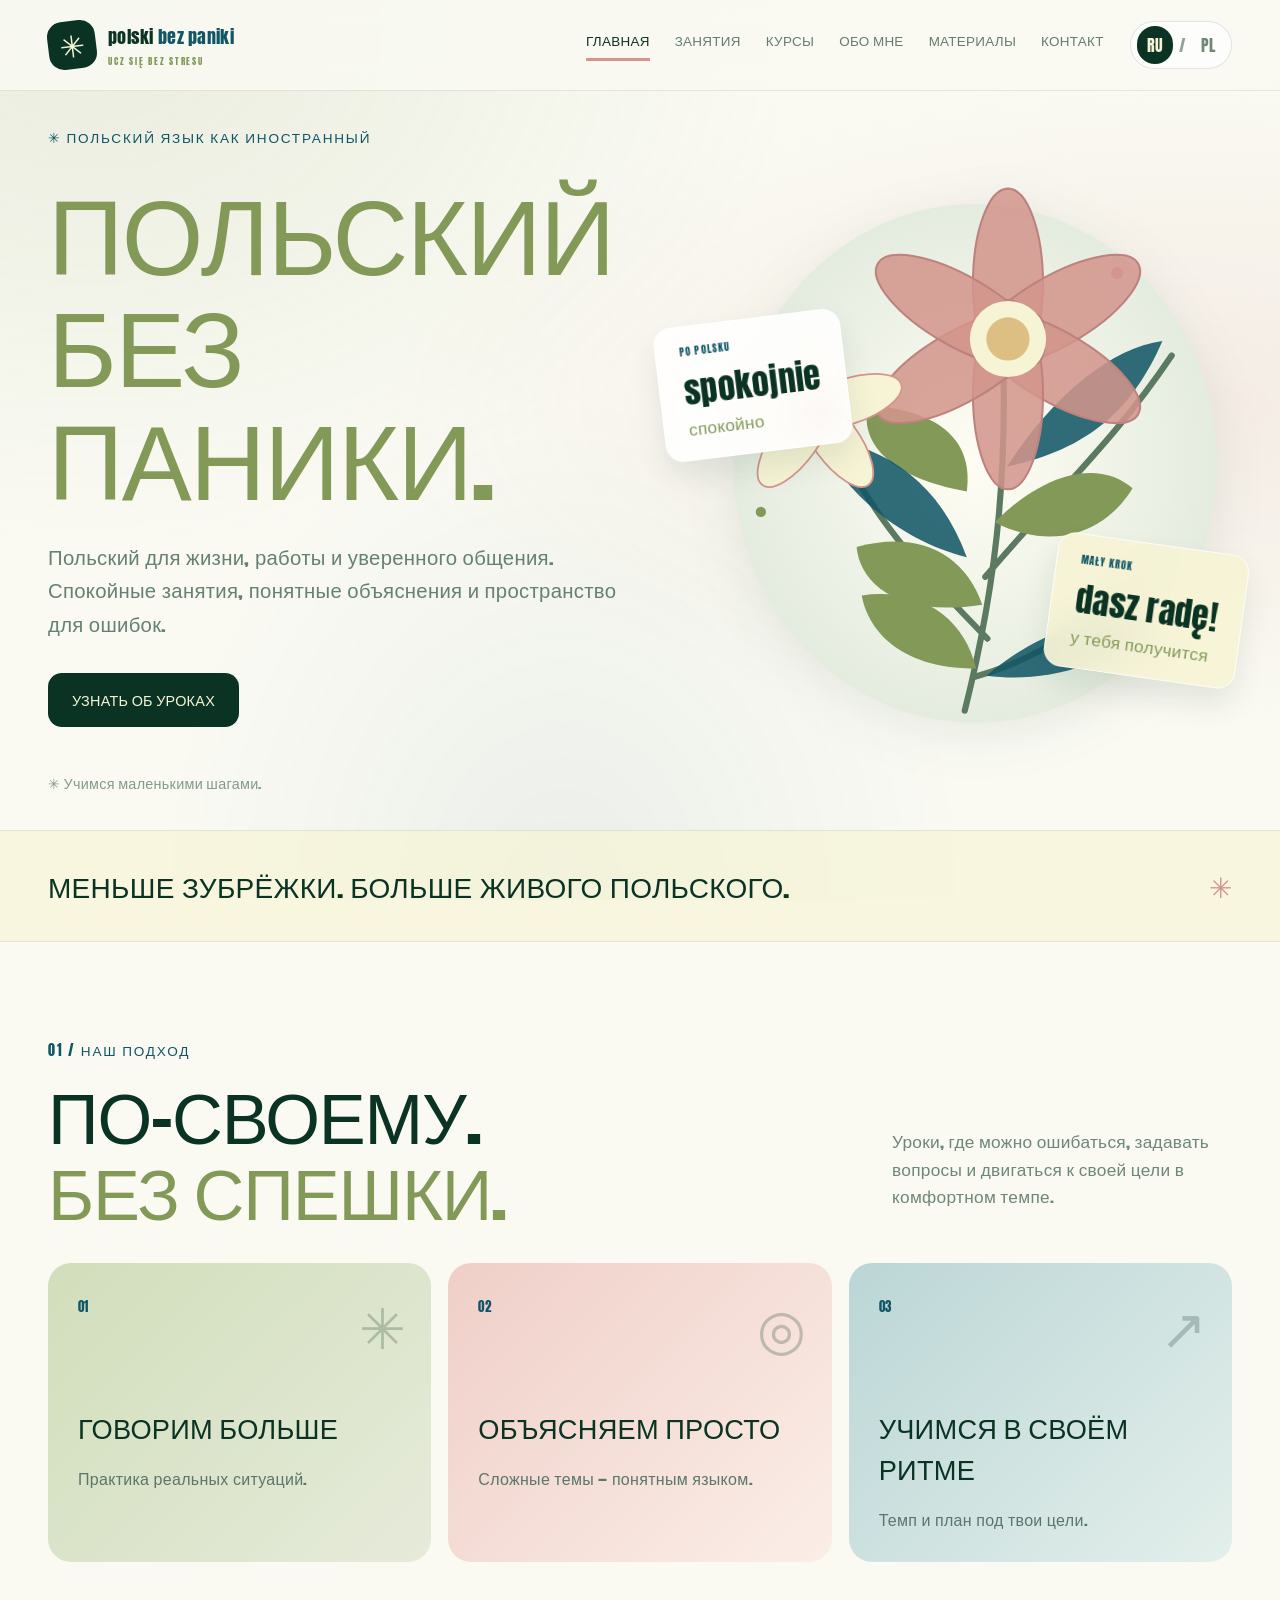
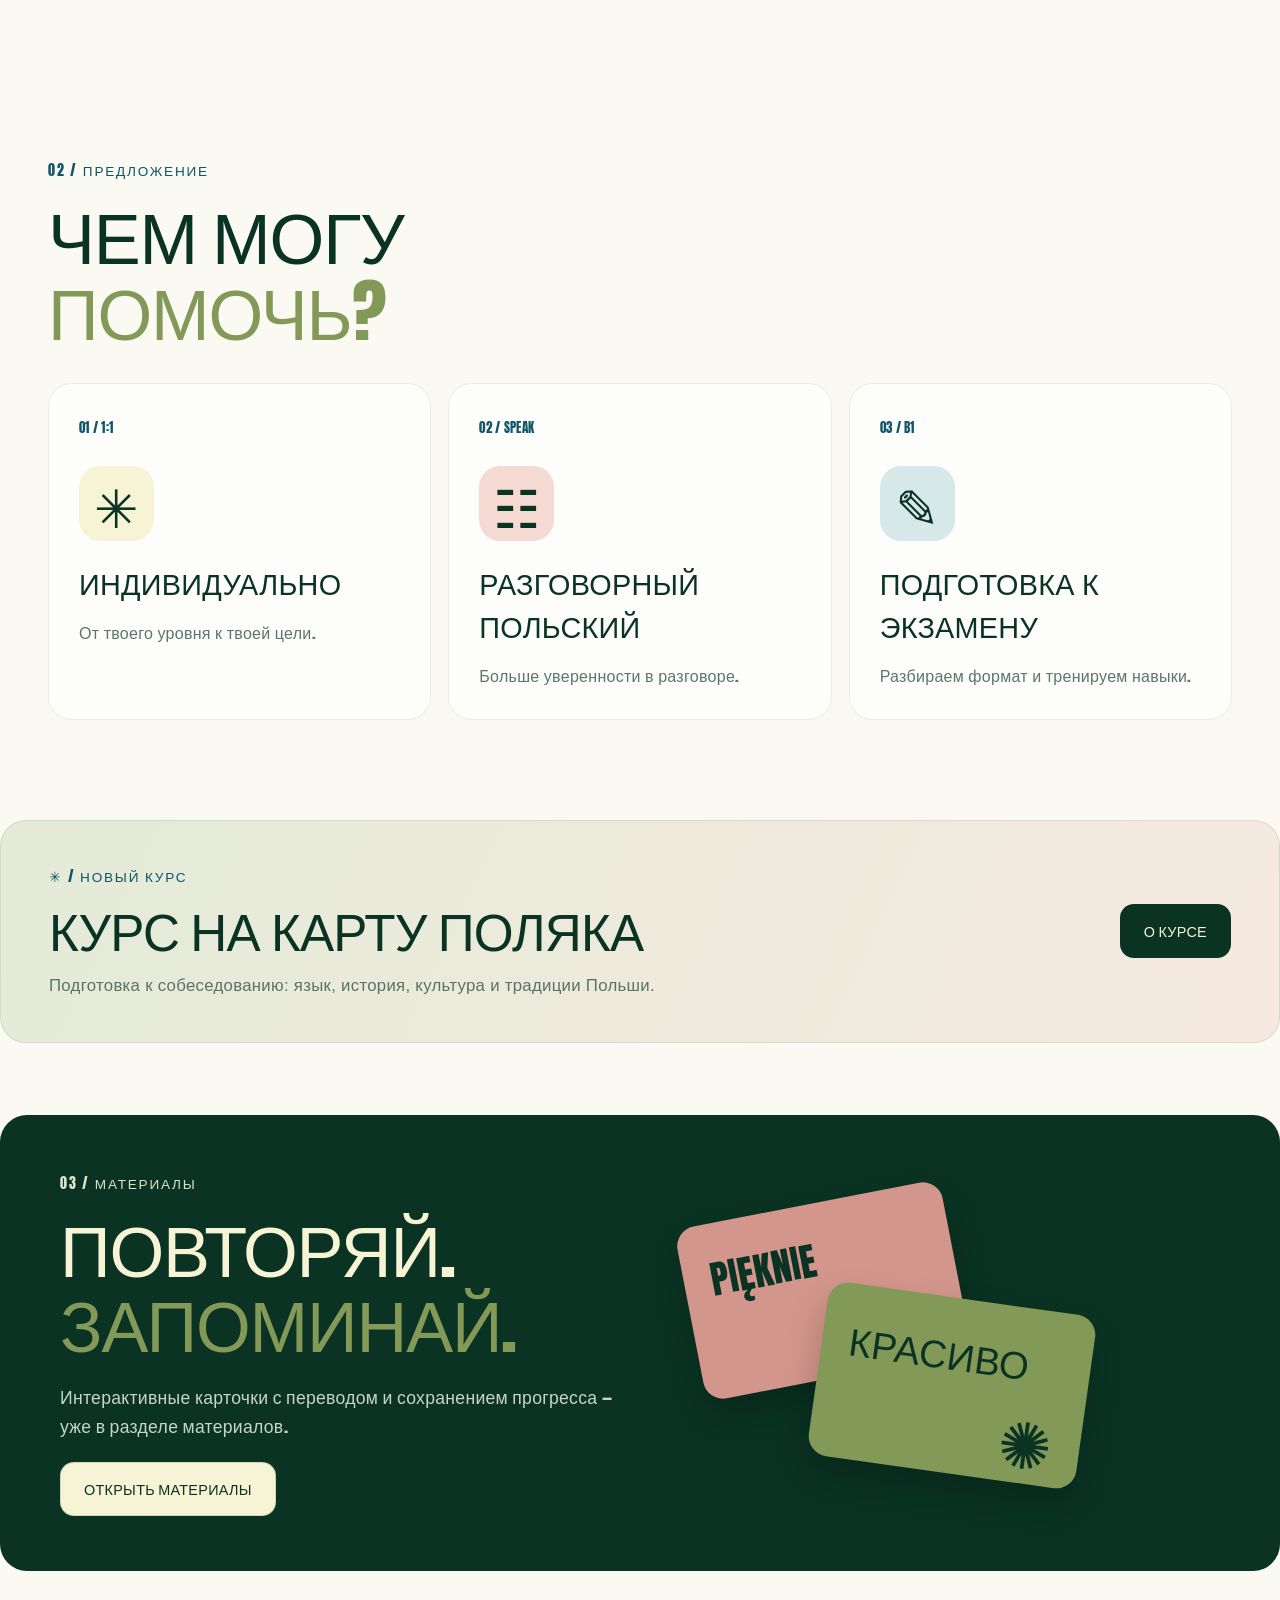
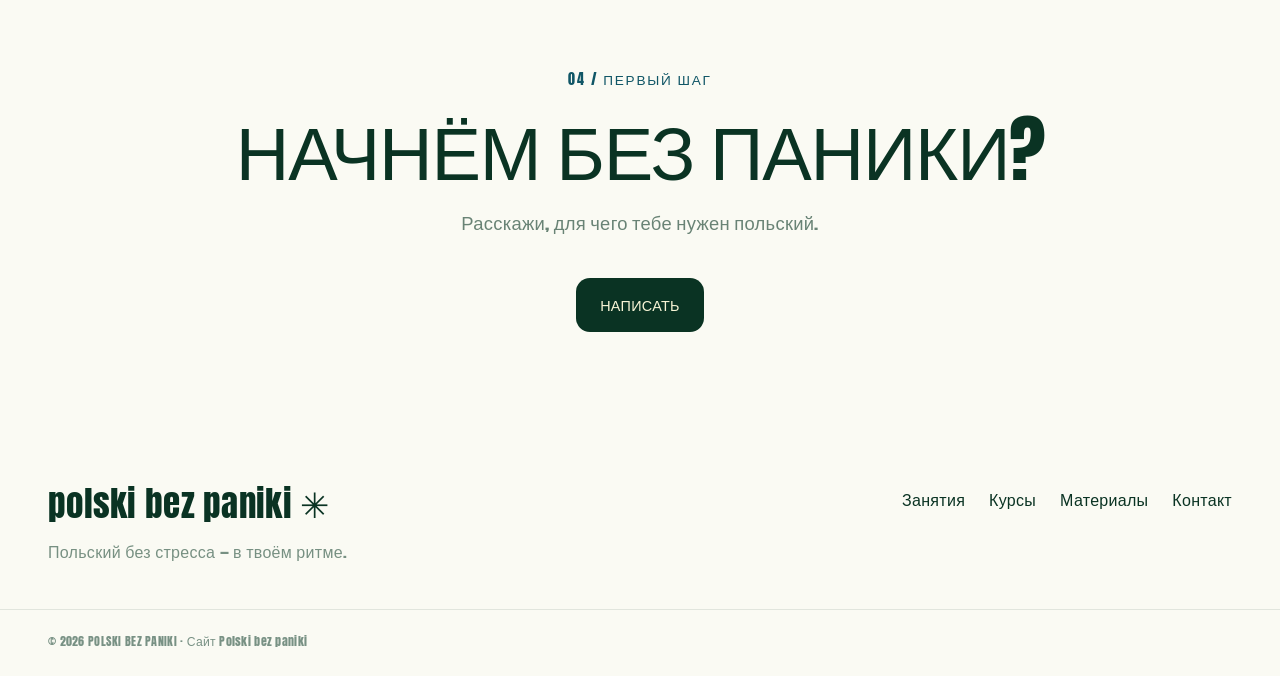
==== commit ae18d660: "Add files via upload" ====
--- a/index.html
+++ b/index.html
@@ -1,13 +1,26 @@
-<!doctype html><html lang="ru"><head><meta charset="UTF-8"><meta name="viewport" content="width=device-width,initial-scale=1"><meta name="theme-color" content="#FAFAF3"><title>Польский без паники — главная | Polski bez paniki</title><link rel="preconnect" href="https://fonts.googleapis.com"><link href="https://fonts.googleapis.com/css2?family=Anton&display=swap" rel="stylesheet"><style>
+<!DOCTYPE html>
+<html lang="ru"><head><meta charset="utf-8"/><meta content="width=device-width,initial-scale=1" name="viewport"/><meta content="#FAFAF3" name="theme-color"/><title>Польский без паники — главная | Polski bez paniki</title><link href="https://fonts.googleapis.com" rel="preconnect"/><link href="https://fonts.googleapis.com/css2?family=Anton&amp;display=swap" rel="stylesheet"/><style>
 *{box-sizing:border-box}html{scroll-behavior:smooth}body{margin:0;background:#FAFAF3;color:#0A3323;font-family:Anton,Impact,'Arial Narrow',sans-serif;letter-spacing:.018em}body:before{content:"";position:fixed;inset:0;pointer-events:none;z-index:-1;background:radial-gradient(ellipse at 7% 4%,#83995820,transparent 42%),radial-gradient(ellipse at 93% 45%,#D3968C23,transparent 48%),radial-gradient(ellipse at 44% 100%,#10566610,transparent 40%)}a{color:inherit;text-decoration:none}button,input,textarea{font:inherit}button{cursor:pointer}button:focus-visible,a:focus-visible,input:focus-visible,textarea:focus-visible{outline:3px solid #105666;outline-offset:4px}.wrap{max-width:1320px;padding:0 48px;margin:auto}.header{border-bottom:1px solid #0A332318;background:#FAFAF3d9;backdrop-filter:blur(15px);position:relative;z-index:10}.bar{min-height:90px;display:flex;align-items:center;gap:26px}.brand{display:flex;gap:12px;align-items:center;white-space:nowrap;font-size:1.12rem}.brand i{display:grid;place-items:center;background:#0A3323;color:#F7F4D5;width:48px;height:48px;border-radius:15px;font-style:normal;font-size:1.9rem;transform:rotate(-7deg)}.brand em{font-style:normal;color:#105666}.brand small{display:block;font-size:.55rem;color:#839958;letter-spacing:.2em;margin-top:5px}.nav{display:flex;gap:25px;margin-left:auto}.nav a{color:#647D6B;font-size:.84rem;white-space:nowrap}.nav .current{color:#0A3323;border-bottom:3px solid #D3968C;padding-bottom:8px}.lang{display:flex;align-items:center;gap:6px;border:1px solid #0A33231e;border-radius:30px;background:#ffffff9b;padding:4px 6px}.lang button{border:0;border-radius:30px;padding:7px 10px;color:#728676;background:transparent}.lang button.selected{background:#0A3323;color:#F7F4D5}.lang span{color:#93A396}.hamburger{display:none;background:transparent;border:0;font-size:1.55rem;color:#0A3323}h1,h2,h3,p{margin-top:0;font-weight:400}h1,h2{letter-spacing:-.016em;line-height:1.07}.eyebrow{font-size:.85rem;letter-spacing:.13em;color:#105666}.landing{min-height:670px;display:grid;grid-template-columns:1.08fr .92fr;align-items:center;gap:20px;padding-top:36px;padding-bottom:36px}.intro{position:relative;z-index:2}.intro h1{font-size:clamp(5.6rem,8.2vw,9rem);margin:28px 0}.intro h1 span{color:#839958}.intro p{font-size:1.27rem;color:#658074;line-height:1.65;max-width:600px}.buttons{display:flex;gap:12px;flex-wrap:wrap;margin-top:33px}.button{display:inline-flex;gap:20px;align-items:center;justify-content:center;padding:15px 23px;min-height:54px;border-radius:14px;border:1px solid #0A33232a;font-size:.9rem;transition:transform .2s,box-shadow .2s}.button:hover{transform:translateY(-3px);box-shadow:0 14px 24px #0A332316}.button b{font-size:1.25rem;font-weight:400}.button.primary{color:#F7F4D5;background:#0A3323}.button.secondary{background:#ffffffab}.small-note{margin-top:45px;color:#839B8B;font-size:.9rem}.illustration{position:relative;height:620px}.illustration svg{width:100%;height:100%;filter:drop-shadow(0 12px 25px #0A332314)}.floating{position:absolute;border:1px solid #ffffffca;background:#ffffffe0;backdrop-filter:blur(18px);padding:18px 24px;border-radius:18px;box-shadow:0 16px 30px #0A332318;transform:rotate(-7deg)}.floating small{display:block;color:#105666;font-size:.6rem;letter-spacing:.12em}.floating b{font-weight:400;display:block;font-size:2.15rem;margin-top:6px}.floating span{color:#839958;font-size:1.08rem}.floating-a{left:-7%;top:27%}.floating-b{right:-2%;bottom:15%;transform:rotate(8deg);background:#F7F4D5ec}.ribbon{background:#F7F4D5af;border-block:1px solid #0A332317}.ribbon .wrap{padding-top:34px;padding-bottom:34px;font-size:1.75rem;display:flex;justify-content:space-between}.ribbon i{font-style:normal;color:#D3968C}.section{padding-top:95px;padding-bottom:100px}.section-title{display:flex;gap:32px;justify-content:space-between;align-items:end;margin-bottom:35px}.section-title h2,.material-promo h2{font-size:clamp(3.5rem,5.5vw,6rem);margin:16px 0 0}.section-title h2 em,.material-promo h2 em{color:#839958;font-style:normal}.section-title>p{max-width:340px;color:#6D8779;font-size:1.08rem;line-height:1.6}.three{display:grid;grid-template-columns:repeat(3,1fr);gap:17px}.benefit,.service,.offer{padding:30px;border-radius:23px;min-height:295px}.benefit{position:relative}.benefit-1{background:linear-gradient(135deg,#D1DEBB,#E6EBDA)}.benefit-2{background:linear-gradient(135deg,#EFCFC8,#FBEEE7)}.benefit-3{background:linear-gradient(135deg,#BBD6D6,#E3EFEB)}.benefit>span,.service>span{font-size:.83rem;color:#105666}.benefit>i{font-style:normal;font-size:3.5rem;opacity:.23;position:absolute;right:25px;top:20px}.benefit h3{font-size:1.7rem;margin:90px 0 17px}.benefit p,.service p,.offer p{font-size:1rem;color:#5B766A;line-height:1.65;margin:0}.service,.offer{display:block;background:#ffffffa3;border:1px solid #0A332315;position:relative}.service>i{display:grid;place-items:center;margin:28px 0 20px;width:75px;height:75px;border-radius:21px;background:#F7F4D5;font-style:normal;font-size:3.3rem}.service:nth-child(2)>i{background:#F4DAD2}.service:nth-child(3)>i{background:#D6E8E7}.service h3{font-size:1.8rem;margin:15px 0}.service>b{position:absolute;right:22px;bottom:18px;font-size:1.5rem;color:#839958;font-weight:400}.material-promo{display:grid;grid-template-columns:1fr 1fr;gap:15px;background:#0A3323;color:#F7F4D5;border-radius:27px;align-items:center;min-height:425px;overflow:hidden}.material-promo>div:first-child{padding:55px 0 55px 12px}.material-promo .eyebrow{color:#DCE3C6}.material-promo p{font-size:1.1rem;line-height:1.65;color:#C6D5CA;margin:22px 0}.material-promo .button{color:#0A3323;background:#F7F4D5}.cards-art{min-height:350px;position:relative}.cards-art div{position:absolute;width:270px;height:175px;border-radius:20px;padding:27px;font-size:2.4rem;box-shadow:0 17px 34px #0003;display:flex;justify-content:space-between;flex-direction:column}.cards-art div:first-child{background:#D3968C;color:#0A3323;left:7%;top:10%;transform:rotate(-11deg)}.cards-art div:last-child{background:#839958;color:#0A3323;left:29%;top:37%;transform:rotate(8deg)}.cards-art span{font-size:4rem;align-self:flex-end}.final-cta{text-align:center}.final-cta h2{font-size:clamp(3rem,5.8vw,5.8rem);margin:19px 0}.final-cta p{color:#698375;font-size:1.15rem}.final-cta .button{margin-top:24px}.subhead{padding-top:85px;padding-bottom:65px;border-bottom:1px solid #0A332319}.subhead h1{font-size:clamp(4.2rem,7vw,7rem);margin:19px 0}.subhead p{color:#688476;font-size:1.16rem;line-height:1.65;max-width:850px}.offer{min-height:380px}.offer h2{font-size:2rem}.bigicon{width:83px;height:83px;background:#E9EEDC;border-radius:23px;display:grid;place-items:center;font-size:3.4rem;margin:28px 0}.offer:nth-child(2) .bigicon{background:#F3DCD7}.offer:nth-child(3) .bigicon{background:#DCEAE8}.small-banner{background:#E6EBD8bd;min-height:125px;margin-bottom:105px;display:flex;align-items:center;justify-content:space-between;gap:22px;border-radius:20px;color:#647C6E;font-size:1.1rem}.about{display:grid;grid-template-columns:.85fr 1.15fr;gap:65px;align-items:center}.portrait{height:550px;position:relative;border-radius:240px 240px 25px 25px;background:#E5ECD8;overflow:hidden}.portrait svg{width:100%;height:100%}.portrait>span{position:absolute;bottom:25px;left:8%;right:8%;border-radius:15px;background:#fff9;backdrop-filter:blur(12px);padding:13px;text-align:center;color:#105666}.about h2{font-size:clamp(3rem,5vw,5rem);margin:20px 0}.about p{color:#6C8576;line-height:1.8;font-size:1.15rem;margin-bottom:33px}.materials{display:grid;grid-template-columns:1.15fr .85fr;gap:21px}.material-box{background:#fff9;border:1px solid #0A332314;border-radius:23px;overflow:hidden}.material-art{height:250px;background:linear-gradient(135deg,#D6E2C6,#F2E1DB);position:relative}.material-art div{position:absolute;width:248px;height:155px;border-radius:18px;padding:22px;box-shadow:0 18px 30px #0A332321;font-size:2rem}.material-art div:first-child{background:#0A3323;color:#F7F4D5;top:22px;left:12%;transform:rotate(-8deg)}.material-art div:last-child{background:#F7F4D5;color:#105666;top:67px;left:42%;transform:rotate(9deg)}.empty-art{height:250px;background:linear-gradient(135deg,#C9E2DF,#F7EDE1);display:grid;place-items:center;font-size:8rem;color:#10566671}.material-desc{padding:30px}.material-desc h2{font-size:2.5rem;margin:15px 0}.material-desc p{color:#6C8576;font-size:1.1rem;line-height:1.6}.material-desc>b{font-weight:400;color:#105666}.contact{display:grid;grid-template-columns:1fr 1fr;gap:55px}.contact article{border-radius:23px;padding:45px;background:linear-gradient(135deg,#E0E9CF,#F5E9DB)}.contact h2{font-size:clamp(2.8rem,4vw,5rem);margin:25px 0}.contact p{color:#648171;font-size:1.1rem;line-height:1.7}.dummy{display:flex;justify-content:space-between;gap:15px;border-top:1px solid #0A332322;padding:20px 0}.dummy span{color:#678A76}.contact form{display:grid;gap:20px;align-content:start}.contact label{display:grid;gap:9px}.contact input,.contact textarea{padding:14px;border:1px solid #0A33232e;border-radius:12px;background:#fffc;min-height:52px;color:#0A3323}.contact form small{color:#8A9D90}.contact form button{width:max-content}.contact form #formstatus{color:#105666}.footer{display:flex;align-items:start;justify-content:space-between;padding-top:45px;padding-bottom:30px}.footer strong{font-weight:400;font-size:2.2rem}.footer p{color:#779082;margin-top:9px}.footer nav{display:flex;gap:24px;padding-top:10px}.legal{border-top:1px solid #0A33231a;padding-top:22px;padding-bottom:26px;color:#789184;font-size:.76rem}
 @media(max-width:1100px){.nav{gap:13px}.wrap{padding-inline:30px}.landing h1{font-size:clamp(4.4rem,7.7vw,7rem)}.illustration{height:510px}}
 @media(max-width:820px){.hamburger{display:block}.nav{display:none;position:absolute;top:80px;left:12px;right:12px;flex-direction:column;background:#FAFAF3fa;border:1px solid #0A33231f;box-shadow:0 15px 30px #0A33231b;border-radius:20px;padding:22px}.nav.open{display:flex}.bar{min-height:76px}.lang{margin-left:auto}.landing{grid-template-columns:1fr;min-height:0}.landing .illustration{height:520px;max-width:620px;width:100%;margin:auto}.floating-a{left:7%}.floating-b{right:8%}.section-title{display:block}.section-title>p{max-width:750px;margin-top:22px}.three,.materials{grid-template-columns:1fr}.benefit{min-height:240px}.benefit h3{margin-top:70px}.material-promo{grid-template-columns:1fr}.material-promo>div:first-child{padding-top:47px;padding-bottom:0}.cards-art{min-height:295px}.contact,.about{grid-template-columns:1fr}.about .portrait{max-width:450px;width:100%;margin:auto}.footer{display:block}.footer nav{padding-top:20px}}
 @media(max-width:500px){.wrap{padding-inline:19px}.brand{font-size:.96rem}.brand i{width:39px;height:39px}.bar{gap:10px}.lang{gap:2px}.lang button{padding:5px 7px}.landing{padding-top:50px}.landing h1{font-size:clamp(3.7rem,13.7vw,5.3rem)}.landing .intro p{font-size:1.03rem}.buttons{flex-direction:column}.buttons .button{width:100%}.illustration{height:405px!important}.floating{padding:12px}.floating b{font-size:1.36rem}.floating-a{left:0}.floating-b{right:0}.ribbon .wrap{font-size:1.2rem}.section{padding-top:75px;padding-bottom:80px}.section-title h2,.material-promo h2{font-size:3.3rem}.service h3{font-size:1.65rem}.subhead h1{font-size:3.45rem}.subhead{padding-top:58px;padding-bottom:43px}.small-banner{display:block;padding-block:27px}.small-banner .button{margin-top:19px}.cards-art div{width:200px;height:130px;font-size:1.6rem}.cards-art div:last-child{left:37%}.material-art div{width:220px}.material-art div:last-child{left:33%}.contact article{padding:25px}.contact h2{font-size:3rem}.dummy{display:block}.dummy span{display:block;margin-top:9px}}@media(prefers-reduced-motion:reduce){*{animation:none!important;transition:none!important;scroll-behavior:auto!important}}
 h1,h2,h3{overflow-wrap:anywhere}.material-promo>*{min-width:0}@media(max-width:820px){.material-promo{grid-template-columns:minmax(0,1fr)}}@media(max-width:500px){.material-promo h2{font-size:clamp(2.35rem,11vw,3.3rem)}}
 
-</style></head><body data-title-ru="Польский без паники — главная" data-title-pl="Polski bez paniki — strona główna"><header class="header"><div class="bar wrap"><a class="brand" href="index.html"><i>✳</i><span>polski <em>bez paniki</em><small>UCZ SIĘ BEZ STRESU</small></span></a><nav class="nav" id="nav"><a href="index.html" class="current"><span data-ru="ГЛАВНАЯ" data-pl="START">ГЛАВНАЯ</span></a><a href="zajecia.html" class=""><span data-ru="ЗАНЯТИЯ" data-pl="ZAJĘCIA">ЗАНЯТИЯ</span></a><a href="o-mnie.html" class=""><span data-ru="ОБО МНЕ" data-pl="O MNIE">ОБО МНЕ</span></a><a href="materialy.html" class=""><span data-ru="МАТЕРИАЛЫ" data-pl="MATERIAŁY">МАТЕРИАЛЫ</span></a><a href="kontakt.html" class=""><span data-ru="КОНТАКТ" data-pl="KONTAKT">КОНТАКТ</span></a></nav><div class="lang"><button data-lang="ru" class="selected">RU</button><span>/</span><button data-lang="pl">PL</button></div><button class="hamburger" id="hamburger" aria-label="Menu" aria-expanded="false">☰</button></div></header><main><section class="landing wrap"><div class="intro"><div class="eyebrow">✳ <span data-ru="ПОЛЬСКИЙ ЯЗЫК КАК ИНОСТРАННЫЙ" data-pl="JĘZYK POLSKI JAKO OBCY">ПОЛЬСКИЙ ЯЗЫК КАК ИНОСТРАННЫЙ</span></div><h1><span data-ru="ПОЛЬСКИЙ" data-pl="POLSKI">ПОЛЬСКИЙ</span><br><span><span data-ru="БЕЗ ПАНИКИ." data-pl="BEZ PANIKI.">БЕЗ ПАНИКИ.</span></span></h1><p><span data-ru="Польский для жизни, работы и уверенного общения. Спокойные занятия, понятные объяснения и пространство для ошибок." data-pl="Polski do życia, pracy i swobodnej komunikacji. Spokojne lekcje, jasne wyjaśnienia i przestrzeń na błędy.">Польский для жизни, работы и уверенного общения. Спокойные занятия, понятные объяснения и пространство для ошибок.</span></p><div class="buttons"><a class="button primary" href="zajecia.html"><span data-ru="ПОСМОТРЕТЬ ЗАНЯТИЯ" data-pl="POZNAJ OFERTĘ">ПОСМОТРЕТЬ ЗАНЯТИЯ</span> <b>↗</b></a><a class="button secondary" href="materialy.html"><span data-ru="БЕСПЛАТНЫЕ МАТЕРИАЛЫ" data-pl="DARMOWE MATERIAŁY">БЕСПЛАТНЫЕ МАТЕРИАЛЫ</span> <b>↗</b></a></div><div class="small-note">✳ <span data-ru="Учимся маленькими шагами." data-pl="Uczymy się małymi krokami.">Учимся маленькими шагами.</span></div></div><div class="illustration"><svg viewBox="0 0 520 565" aria-label="Kwiaty i liście" role="img"><defs><radialGradient id="flowerBg"><stop stop-color="#FFFDF3"/><stop offset="1" stop-color="#E4ECDF"/></radialGradient></defs><ellipse cx="270" cy="285" rx="235" ry="252" fill="url(#flowerBg)"/><path d="M260 525C293 394 304 277 295 130M282 455C210 381 154 321 116 217M280 395C354 308 405 263 461 180M270 492C354 469 408 415 444 379" fill="none" stroke="#5B7A61" stroke-width="6" stroke-linecap="round"/><g fill="#839958"><path d="M277 422C193 435 158 400 155 366c57-16 104 4 122 56"/><path d="M289 342c51-51 103-60 134-33-26 43-77 62-134 33"/><path d="M262 312C184 298 158 263 166 228c64 5 103 30 96 84"/><path d="M271 484c-79 0-106-42-111-71 55-8 99 20 111 71"/></g><g fill="#105666" opacity=".86"><path d="M262 376c-69-17-127-71-142-117 68 11 116 47 142 117"/><path d="M301 288c45-70 103-116 151-122-29 66-71 105-151 122"/><path d="M281 491c60-51 124-63 161-45-50 38-107 52-161 45"/></g><g transform="translate(302 164)"><g fill="#D3968C" fill-opacity=".86" stroke="#BD827E" stroke-width="2"><ellipse rx="34" ry="92" transform="rotate(0) translate(0 -54)"/><ellipse rx="34" ry="92" transform="rotate(60) translate(0 -54)"/><ellipse rx="34" ry="92" transform="rotate(120) translate(0 -54)"/><ellipse rx="34" ry="92" transform="rotate(180) translate(0 -54)"/><ellipse rx="34" ry="92" transform="rotate(240) translate(0 -54)"/><ellipse rx="34" ry="92" transform="rotate(300) translate(0 -54)"/></g><circle r="37" fill="#F7F4D5"/><circle r="21" fill="#DEBF83"/></g><g transform="translate(115 235) scale(.58)"><g fill="#F7F4D5" stroke="#D3968C" stroke-width="3"><ellipse rx="38" ry="94" transform="rotate(0) translate(0 -57)"/><ellipse rx="38" ry="94" transform="rotate(72) translate(0 -57)"/><ellipse rx="38" ry="94" transform="rotate(144) translate(0 -57)"/><ellipse rx="38" ry="94" transform="rotate(216) translate(0 -57)"/><ellipse rx="38" ry="94" transform="rotate(288) translate(0 -57)"/></g><circle r="31" fill="#D3968C"/></g><circle cx="408" cy="100" r="6" fill="#D3968C"/><circle cx="62" cy="332" r="5" fill="#839958"/><circle cx="450" cy="438" r="6" fill="#D3968C"/></svg><div class="floating floating-a"><small>PO POLSKU</small><b>spokojnie</b><span>спокойно</span></div><div class="floating floating-b"><small>MAŁY KROK</small><b>dasz radę!</b><span>у тебя получится</span></div></div></section><div class="ribbon"><div class="wrap"><span data-ru="МЕНЬШЕ ЗУБРЁЖКИ. БОЛЬШЕ ЖИВОГО ПОЛЬСКОГО." data-pl="MNIEJ WKUWANIA. WIĘCEJ ŻYWEGO POLSKIEGO.">МЕНЬШЕ ЗУБРЁЖКИ. БОЛЬШЕ ЖИВОГО ПОЛЬСКОГО.</span> <i>✳</i></div></div>
-<section class="wrap section"><div class="section-title"><div><span class="eyebrow">01 / <span data-ru="НАШ ПОДХОД" data-pl="NASZE PODEJŚCIE">НАШ ПОДХОД</span></span><h2><span data-ru="ПО-СВОЕМУ." data-pl="NA SWÓJ SPOSÓB.">ПО-СВОЕМУ.</span><br><em><span data-ru="БЕЗ СПЕШКИ." data-pl="BEZ POŚPIECHU.">БЕЗ СПЕШКИ.</span></em></h2></div><p><span data-ru="Уроки, где можно ошибаться, задавать вопросы и двигаться к своей цели в комфортном темпе." data-pl="Lekcje, na których możesz popełniać błędy, pytać i realizować swoje cele w wygodnym tempie.">Уроки, где можно ошибаться, задавать вопросы и двигаться к своей цели в комфортном темпе.</span></p></div><div class="three"><article class="benefit benefit-1"><span>01</span><i>✳</i><h3><span data-ru="ГОВОРИМ БОЛЬШЕ" data-pl="MÓWIMY WIĘCEJ">ГОВОРИМ БОЛЬШЕ</span></h3><p><span data-ru="Практика реальных ситуаций." data-pl="Ćwiczymy prawdziwe sytuacje.">Практика реальных ситуаций.</span></p></article><article class="benefit benefit-2"><span>02</span><i>◎</i><h3><span data-ru="ОБЪЯСНЯЕМ ПРОСТО" data-pl="TŁUMACZYMY PROSTO">ОБЪЯСНЯЕМ ПРОСТО</span></h3><p><span data-ru="Сложные темы — понятным языком." data-pl="Trudne rzeczy prostym językiem.">Сложные темы — понятным языком.</span></p></article><article class="benefit benefit-3"><span>03</span><i>↗</i><h3><span data-ru="УЧИМСЯ В СВОЁМ РИТМЕ" data-pl="UCZYMY SIĘ W SWOIM RYTMIE">УЧИМСЯ В СВОЁМ РИТМЕ</span></h3><p><span data-ru="Темп и план под твои цели." data-pl="Tempo i plan dopasowane do Ciebie.">Темп и план под твои цели.</span></p></article></div></section>
-<section class="wrap section"><div class="section-title"><div><span class="eyebrow">02 / <span data-ru="ПРЕДЛОЖЕНИЕ" data-pl="OFERTA">ПРЕДЛОЖЕНИЕ</span></span><h2><span data-ru="ЧЕМ МОГУ" data-pl="W CZYM MOGĘ">ЧЕМ МОГУ</span><br><em><span data-ru="ПОМОЧЬ?" data-pl="POMÓC?">ПОМОЧЬ?</span></em></h2></div></div><div class="three services"><a href="zajecia.html" class="service"><span>01 / 1:1</span><i>✳</i><h3><span data-ru="ИНДИВИДУАЛЬНО" data-pl="INDYWIDUALNIE">ИНДИВИДУАЛЬНО</span></h3><p><span data-ru="От твоего уровня к твоей цели." data-pl="Od Twojego poziomu do Twojego celu.">От твоего уровня к твоей цели.</span></p><b>↗</b></a><a href="zajecia.html" class="service"><span>02 / SPEAK</span><i>☷</i><h3><span data-ru="РАЗГОВОРНЫЙ ПОЛЬСКИЙ" data-pl="KONWERSACJE">РАЗГОВОРНЫЙ ПОЛЬСКИЙ</span></h3><p><span data-ru="Больше уверенности в разговоре." data-pl="Więcej pewności w rozmowie.">Больше уверенности в разговоре.</span></p><b>↗</b></a><a href="zajecia.html" class="service"><span>03 / B1</span><i>✎</i><h3><span data-ru="ПОДГОТОВКА К ЭКЗАМЕНУ" data-pl="PRZYGOTOWANIE DO EGZAMINU">ПОДГОТОВКА К ЭКЗАМЕНУ</span></h3><p><span data-ru="Разбираем формат и тренируем навыки." data-pl="Poznajemy format i ćwiczymy umiejętności.">Разбираем формат и тренируем навыки.</span></p><b>↗</b></a></div></section>
-<section class="wrap material-promo"><div><span class="eyebrow">03 / <span data-ru="МАТЕРИАЛЫ" data-pl="MATERIAŁY">МАТЕРИАЛЫ</span></span><h2><span data-ru="ПОВТОРЯЙ." data-pl="POWTARZAJ.">ПОВТОРЯЙ.</span><br><em><span data-ru="ЗАПОМИНАЙ." data-pl="ZAPAMIĘTUJ.">ЗАПОМИНАЙ.</span></em></h2><p><span data-ru="Интерактивные карточки с переводом и сохранением прогресса — уже в разделе материалов." data-pl="Interaktywne fiszki z tłumaczeniem i zapisem postępów — już w materiałach.">Интерактивные карточки с переводом и сохранением прогресса — уже в разделе материалов.</span></p><a class="button secondary" href="materialy.html"><span data-ru="ОТКРЫТЬ МАТЕРИАЛЫ" data-pl="OTWÓRZ MATERIAŁY">ОТКРЫТЬ МАТЕРИАЛЫ</span> <b>↗</b></a></div><div class="cards-art"><div>PIĘKNIE <span>✳</span></div><div>КРАСИВО <span>✺</span></div></div></section><section class="section final-cta wrap"><span class="eyebrow">04 / <span data-ru="ПЕРВЫЙ ШАГ" data-pl="PIERWSZY KROK">ПЕРВЫЙ ШАГ</span></span><h2><span data-ru="НАЧНЁМ БЕЗ ПАНИКИ?" data-pl="ZACZNIEMY BEZ PANIKI?">НАЧНЁМ БЕЗ ПАНИКИ?</span></h2><p><span data-ru="Расскажи, для чего тебе нужен польский." data-pl="Opowiedz, do czego potrzebujesz polskiego.">Расскажи, для чего тебе нужен польский.</span></p><a class="button primary" href="kontakt.html"><span data-ru="НАПИСАТЬ" data-pl="NAPISZ">НАПИСАТЬ</span> <b>↗</b></a></section></main><footer><div class="wrap footer"><div><strong>polski bez paniki ✳</strong><p><span data-ru="Польский без стресса — в твоём ритме." data-pl="Polski bez stresu — w Twoim rytmie.">Польский без стресса — в твоём ритме.</span></p></div><nav><a href="zajecia.html"><span data-ru="Занятия" data-pl="Zajęcia">Занятия</span></a><a href="materialy.html"><span data-ru="Материалы" data-pl="Materiały">Материалы</span></a><a href="kontakt.html"><span data-ru="Контакт" data-pl="Kontakt">Контакт</span></a></nav></div><div class="wrap legal">© 2026 POLSKI BEZ PANIKI · <span data-ru="Демонстрационная версия сайта" data-pl="Wersja demonstracyjna strony">Демонстрационная версия сайта</span></div></footer><script>
+
+@media(min-width:821px) and (max-width:1170px){.nav{gap:12px}.bar{gap:16px}.nav a{font-size:.77rem}}
+@media(max-width:820px){.nav.open{max-height:calc(100vh - 92px);overflow-y:auto}}
+
+.course-teaser{margin-bottom:72px;border:1px solid #0A332319;border-radius:26px;background:linear-gradient(115deg,#E4EBD8,#F6E9E0);padding:42px 48px;display:flex;align-items:center;justify-content:space-between;gap:35px}
+.course-teaser h2{font-size:clamp(2.5rem,4vw,4.4rem);line-height:1.1;margin:15px 0}
+.course-teaser p{font:1.05rem/1.6 Arial,Helvetica,sans-serif;color:#597467;margin:0;max-width:670px}
+.course-teaser .button{flex-shrink:0}
+@media(max-width:820px){.course-teaser{display:block;padding:35px 30px}.course-teaser .button{margin-top:24px}}
+@media(max-width:500px){.course-teaser{padding:27px 23px;margin-bottom:52px}.course-teaser h2{font-size:2.7rem}}
+
+@media(max-width:360px){.bar{gap:6px}.brand{font-size:.81rem;gap:7px}.brand i{width:34px;height:34px;font-size:1.5rem}.brand small{font-size:.46rem}.lang button{padding:4px 6px}.hamburger{font-size:1.35rem}.footer nav{flex-wrap:wrap;gap:10px 16px}}
+</style></head><body data-title-pl="Polski bez paniki — strona główna" data-title-ru="Польский без паники — главная"><header class="header"><div class="bar wrap"><a class="brand" href="index.html"><i>✳</i><span>polski <em>bez paniki</em><small>UCZ SIĘ BEZ STRESU</small></span></a><nav class="nav" id="nav"><a class="current" href="index.html"><span data-pl="START" data-ru="ГЛАВНАЯ">ГЛАВНАЯ</span></a><a class="" href="zajecia.html"><span data-pl="ZAJĘCIA" data-ru="ЗАНЯТИЯ">ЗАНЯТИЯ</span></a><a class="" href="kursy.html"><span data-pl="KURSY" data-ru="КУРСЫ">КУРСЫ</span></a><a class="" href="o-mnie.html"><span data-pl="O MNIE" data-ru="ОБО МНЕ">ОБО МНЕ</span></a><a class="" href="materialy.html"><span data-pl="MATERIAŁY" data-ru="МАТЕРИАЛЫ">МАТЕРИАЛЫ</span></a><a class="" href="kontakt.html"><span data-pl="KONTAKT" data-ru="КОНТАКТ">КОНТАКТ</span></a></nav><div class="lang"><button class="selected" data-lang="ru">RU</button><span>/</span><button data-lang="pl">PL</button></div><button aria-expanded="false" aria-label="Menu" class="hamburger" id="hamburger">☰</button></div></header><main><section class="landing wrap"><div class="intro"><div class="eyebrow">✳ <span data-pl="JĘZYK POLSKI JAKO OBCY" data-ru="ПОЛЬСКИЙ ЯЗЫК КАК ИНОСТРАННЫЙ">ПОЛЬСКИЙ ЯЗЫК КАК ИНОСТРАННЫЙ</span></div><h1><span data-pl="POLSKI" data-ru="ПОЛЬСКИЙ">ПОЛЬСКИЙ</span><br/><span><span data-pl="BEZ PANIKI." data-ru="БЕЗ ПАНИКИ.">БЕЗ ПАНИКИ.</span></span></h1><p><span data-pl="Polski do życia, pracy i swobodnej komunikacji. Spokojne lekcje, jasne wyjaśnienia i przestrzeń na błędy." data-ru="Польский для жизни, работы и уверенного общения. Спокойные занятия, понятные объяснения и пространство для ошибок.">Польский для жизни, работы и уверенного общения. Спокойные занятия, понятные объяснения и пространство для ошибок.</span></p><div class="buttons"><a class="button primary" href="zajecia.html"><span data-pl="POZNAJ OFERTĘ" data-ru="УЗНАТЬ ОБ УРОКАХ">УЗНАТЬ ОБ УРОКАХ</span> </a></div><div class="small-note">✳ <span data-pl="Uczymy się małymi krokami." data-ru="Учимся маленькими шагами.">Учимся маленькими шагами.</span></div></div><div class="illustration"><svg aria-label="Kwiaty i liście" role="img" viewbox="0 0 520 565"><defs><radialgradient id="flowerBg"><stop stop-color="#FFFDF3"></stop><stop offset="1" stop-color="#E4ECDF"></stop></radialgradient></defs><ellipse cx="270" cy="285" fill="url(#flowerBg)" rx="235" ry="252"></ellipse><path d="M260 525C293 394 304 277 295 130M282 455C210 381 154 321 116 217M280 395C354 308 405 263 461 180M270 492C354 469 408 415 444 379" fill="none" stroke="#5B7A61" stroke-linecap="round" stroke-width="6"></path><g fill="#839958"><path d="M277 422C193 435 158 400 155 366c57-16 104 4 122 56"></path><path d="M289 342c51-51 103-60 134-33-26 43-77 62-134 33"></path><path d="M262 312C184 298 158 263 166 228c64 5 103 30 96 84"></path><path d="M271 484c-79 0-106-42-111-71 55-8 99 20 111 71"></path></g><g fill="#105666" opacity=".86"><path d="M262 376c-69-17-127-71-142-117 68 11 116 47 142 117"></path><path d="M301 288c45-70 103-116 151-122-29 66-71 105-151 122"></path><path d="M281 491c60-51 124-63 161-45-50 38-107 52-161 45"></path></g><g transform="translate(302 164)"><g fill="#D3968C" fill-opacity=".86" stroke="#BD827E" stroke-width="2"><ellipse rx="34" ry="92" transform="rotate(0) translate(0 -54)"></ellipse><ellipse rx="34" ry="92" transform="rotate(60) translate(0 -54)"></ellipse><ellipse rx="34" ry="92" transform="rotate(120) translate(0 -54)"></ellipse><ellipse rx="34" ry="92" transform="rotate(180) translate(0 -54)"></ellipse><ellipse rx="34" ry="92" transform="rotate(240) translate(0 -54)"></ellipse><ellipse rx="34" ry="92" transform="rotate(300) translate(0 -54)"></ellipse></g><circle fill="#F7F4D5" r="37"></circle><circle fill="#DEBF83" r="21"></circle></g><g transform="translate(115 235) scale(.58)"><g fill="#F7F4D5" stroke="#D3968C" stroke-width="3"><ellipse rx="38" ry="94" transform="rotate(0) translate(0 -57)"></ellipse><ellipse rx="38" ry="94" transform="rotate(72) translate(0 -57)"></ellipse><ellipse rx="38" ry="94" transform="rotate(144) translate(0 -57)"></ellipse><ellipse rx="38" ry="94" transform="rotate(216) translate(0 -57)"></ellipse><ellipse rx="38" ry="94" transform="rotate(288) translate(0 -57)"></ellipse></g><circle fill="#D3968C" r="31"></circle></g><circle cx="408" cy="100" fill="#D3968C" r="6"></circle><circle cx="62" cy="332" fill="#839958" r="5"></circle><circle cx="450" cy="438" fill="#D3968C" r="6"></circle></svg><div class="floating floating-a"><small>PO POLSKU</small><b>spokojnie</b><span>спокойно</span></div><div class="floating floating-b"><small>MAŁY KROK</small><b>dasz radę!</b><span>у тебя получится</span></div></div></section><div class="ribbon"><div class="wrap"><span data-pl="MNIEJ WKUWANIA. WIĘCEJ ŻYWEGO POLSKIEGO." data-ru="МЕНЬШЕ ЗУБРЁЖКИ. БОЛЬШЕ ЖИВОГО ПОЛЬСКОГО.">МЕНЬШЕ ЗУБРЁЖКИ. БОЛЬШЕ ЖИВОГО ПОЛЬСКОГО.</span> <i>✳</i></div></div>
+<section class="wrap section"><div class="section-title"><div><span class="eyebrow">01 / <span data-pl="NASZE PODEJŚCIE" data-ru="НАШ ПОДХОД">НАШ ПОДХОД</span></span><h2><span data-pl="NA SWÓJ SPOSÓB." data-ru="ПО-СВОЕМУ.">ПО-СВОЕМУ.</span><br/><em><span data-pl="BEZ POŚPIECHU." data-ru="БЕЗ СПЕШКИ.">БЕЗ СПЕШКИ.</span></em></h2></div><p><span data-pl="Lekcje, na których możesz popełniać błędy, pytać i realizować swoje cele w wygodnym tempie." data-ru="Уроки, где можно ошибаться, задавать вопросы и двигаться к своей цели в комфортном темпе.">Уроки, где можно ошибаться, задавать вопросы и двигаться к своей цели в комфортном темпе.</span></p></div><div class="three"><article class="benefit benefit-1"><span>01</span><i>✳</i><h3><span data-pl="MÓWIMY WIĘCEJ" data-ru="ГОВОРИМ БОЛЬШЕ">ГОВОРИМ БОЛЬШЕ</span></h3><p><span data-pl="Ćwiczymy prawdziwe sytuacje." data-ru="Практика реальных ситуаций.">Практика реальных ситуаций.</span></p></article><article class="benefit benefit-2"><span>02</span><i>◎</i><h3><span data-pl="TŁUMACZYMY PROSTO" data-ru="ОБЪЯСНЯЕМ ПРОСТО">ОБЪЯСНЯЕМ ПРОСТО</span></h3><p><span data-pl="Trudne rzeczy prostym językiem." data-ru="Сложные темы — понятным языком.">Сложные темы — понятным языком.</span></p></article><article class="benefit benefit-3"><span>03</span><i>↗</i><h3><span data-pl="UCZYMY SIĘ W SWOIM RYTMIE" data-ru="УЧИМСЯ В СВОЁМ РИТМЕ">УЧИМСЯ В СВОЁМ РИТМЕ</span></h3><p><span data-pl="Tempo i plan dopasowane do Ciebie." data-ru="Темп и план под твои цели.">Темп и план под твои цели.</span></p></article></div></section>
+<section class="wrap section"><div class="section-title"><div><span class="eyebrow">02 / <span data-pl="OFERTA" data-ru="ПРЕДЛОЖЕНИЕ">ПРЕДЛОЖЕНИЕ</span></span><h2><span data-pl="W CZYM MOGĘ" data-ru="ЧЕМ МОГУ">ЧЕМ МОГУ</span><br/><em><span data-pl="POMÓC?" data-ru="ПОМОЧЬ?">ПОМОЧЬ?</span></em></h2></div></div><div class="three services"><a class="service" href="zajecia.html"><span>01 / 1:1</span><i>✳</i><h3><span data-pl="INDYWIDUALNIE" data-ru="ИНДИВИДУАЛЬНО">ИНДИВИДУАЛЬНО</span></h3><p><span data-pl="Od Twojego poziomu do Twojego celu." data-ru="От твоего уровня к твоей цели.">От твоего уровня к твоей цели.</span></p></a><a class="service" href="zajecia.html"><span>02 / SPEAK</span><i>☷</i><h3><span data-pl="KONWERSACJE" data-ru="РАЗГОВОРНЫЙ ПОЛЬСКИЙ">РАЗГОВОРНЫЙ ПОЛЬСКИЙ</span></h3><p><span data-pl="Więcej pewności w rozmowie." data-ru="Больше уверенности в разговоре.">Больше уверенности в разговоре.</span></p></a><a class="service" href="zajecia.html"><span>03 / B1</span><i>✎</i><h3><span data-pl="PRZYGOTOWANIE DO EGZAMINU" data-ru="ПОДГОТОВКА К ЭКЗАМЕНУ">ПОДГОТОВКА К ЭКЗАМЕНУ</span></h3><p><span data-pl="Poznajemy format i ćwiczymy umiejętności." data-ru="Разбираем формат и тренируем навыки.">Разбираем формат и тренируем навыки.</span></p></a></div></section>
+<section class="wrap course-teaser"><div><span class="eyebrow">✳ / <span data-pl="NOWY KURS" data-ru="НОВЫЙ КУРС">НОВЫЙ КУРС</span></span><h2><span data-pl="KURS NA KARTĘ POLAKA" data-ru="КУРС НА КАРТУ ПОЛЯКА">КУРС НА КАРТУ ПОЛЯКА</span></h2><p><span data-pl="Przygotowanie do rozmowy: język, historia, kultura i tradycje Polski." data-ru="Подготовка к собеседованию: язык, история, культура и традиции Польши.">Подготовка к собеседованию: язык, история, культура и традиции Польши.</span></p></div><a class="button primary" href="kursy.html"><span data-pl="POZNAJ KURS" data-ru="О КУРСЕ">О КУРСЕ</span></a></section><section class="wrap material-promo"><div><span class="eyebrow">03 / <span data-pl="MATERIAŁY" data-ru="МАТЕРИАЛЫ">МАТЕРИАЛЫ</span></span><h2><span data-pl="POWTARZAJ." data-ru="ПОВТОРЯЙ.">ПОВТОРЯЙ.</span><br/><em><span data-pl="ZAPAMIĘTUJ." data-ru="ЗАПОМИНАЙ.">ЗАПОМИНАЙ.</span></em></h2><p><span data-pl="Interaktywne fiszki z tłumaczeniem i zapisem postępów — już w materiałach." data-ru="Интерактивные карточки с переводом и сохранением прогресса — уже в разделе материалов.">Интерактивные карточки с переводом и сохранением прогресса — уже в разделе материалов.</span></p><a class="button secondary" href="materialy.html"><span data-pl="OTWÓRZ MATERIAŁY" data-ru="ОТКРЫТЬ МАТЕРИАЛЫ">ОТКРЫТЬ МАТЕРИАЛЫ</span> </a></div><div class="cards-art"><div>PIĘKNIE <span>✳</span></div><div>КРАСИВО <span>✺</span></div></div></section><section class="section final-cta wrap"><span class="eyebrow">04 / <span data-pl="PIERWSZY KROK" data-ru="ПЕРВЫЙ ШАГ">ПЕРВЫЙ ШАГ</span></span><h2><span data-pl="ZACZNIEMY BEZ PANIKI?" data-ru="НАЧНЁМ БЕЗ ПАНИКИ?">НАЧНЁМ БЕЗ ПАНИКИ?</span></h2><p><span data-pl="Opowiedz, do czego potrzebujesz polskiego." data-ru="Расскажи, для чего тебе нужен польский.">Расскажи, для чего тебе нужен польский.</span></p><a class="button primary" href="kontakt.html"><span data-pl="NAPISZ" data-ru="НАПИСАТЬ">НАПИСАТЬ</span> </a></section></main><footer><div class="wrap footer"><div><strong>polski bez paniki ✳</strong><p><span data-pl="Polski bez stresu — w Twoim rytmie." data-ru="Польский без стресса — в твоём ритме.">Польский без стресса — в твоём ритме.</span></p></div><nav><a href="zajecia.html"><span data-pl="Zajęcia" data-ru="Занятия">Занятия</span></a><a href="kursy.html"><span data-pl="Kursy" data-ru="Курсы">Курсы</span></a><a href="materialy.html"><span data-pl="Materiały" data-ru="Материалы">Материалы</span></a><a href="kontakt.html"><span data-pl="Kontakt" data-ru="Контакт">Контакт</span></a></nav></div><div class="wrap legal">© 2026 POLSKI BEZ PANIKI · <span data-pl="Strona Polski bez paniki" data-ru="Сайт Polski bez paniki">Сайт Polski bez paniki</span></div></footer><script>
 (()=>{'use strict';const KEY='pbp-lang';let lang='ru';try{lang=localStorage.getItem(KEY)==='pl'?'pl':'ru'}catch{}const apply=()=>{document.documentElement.lang=lang;document.querySelectorAll('[data-ru][data-pl]').forEach(x=>{x.textContent=x.dataset[lang]});document.querySelectorAll('[data-lang]').forEach(x=>x.classList.toggle('selected',x.dataset.lang===lang));document.title=(document.body.dataset['title'+(lang==='ru'?'Ru':'Pl')]||'Polski bez paniki')+' | Polski bez paniki';window.dispatchEvent(new CustomEvent('pbp-language',{detail:{lang}}))};window.PBP={getLang:()=>lang,setLang:(l)=>{lang=l;try{localStorage.setItem(KEY,lang)}catch{}apply()}};document.addEventListener('DOMContentLoaded',()=>{document.querySelectorAll('[data-lang]').forEach(x=>x.addEventListener('click',()=>PBP.setLang(x.dataset.lang)));const menu=document.getElementById('hamburger');if(menu)menu.addEventListener('click',()=>{const nav=document.getElementById('nav');const open=nav.classList.toggle('open');menu.setAttribute('aria-expanded',String(open))});document.getElementById('demo')?.addEventListener('submit',e=>{e.preventDefault();document.getElementById('formstatus').textContent=lang==='ru'?'Это демонстрация: сообщение не отправлено.':'To demonstracja: wiadomość nie została wysłana.'});apply()})})();
 </script></body></html>
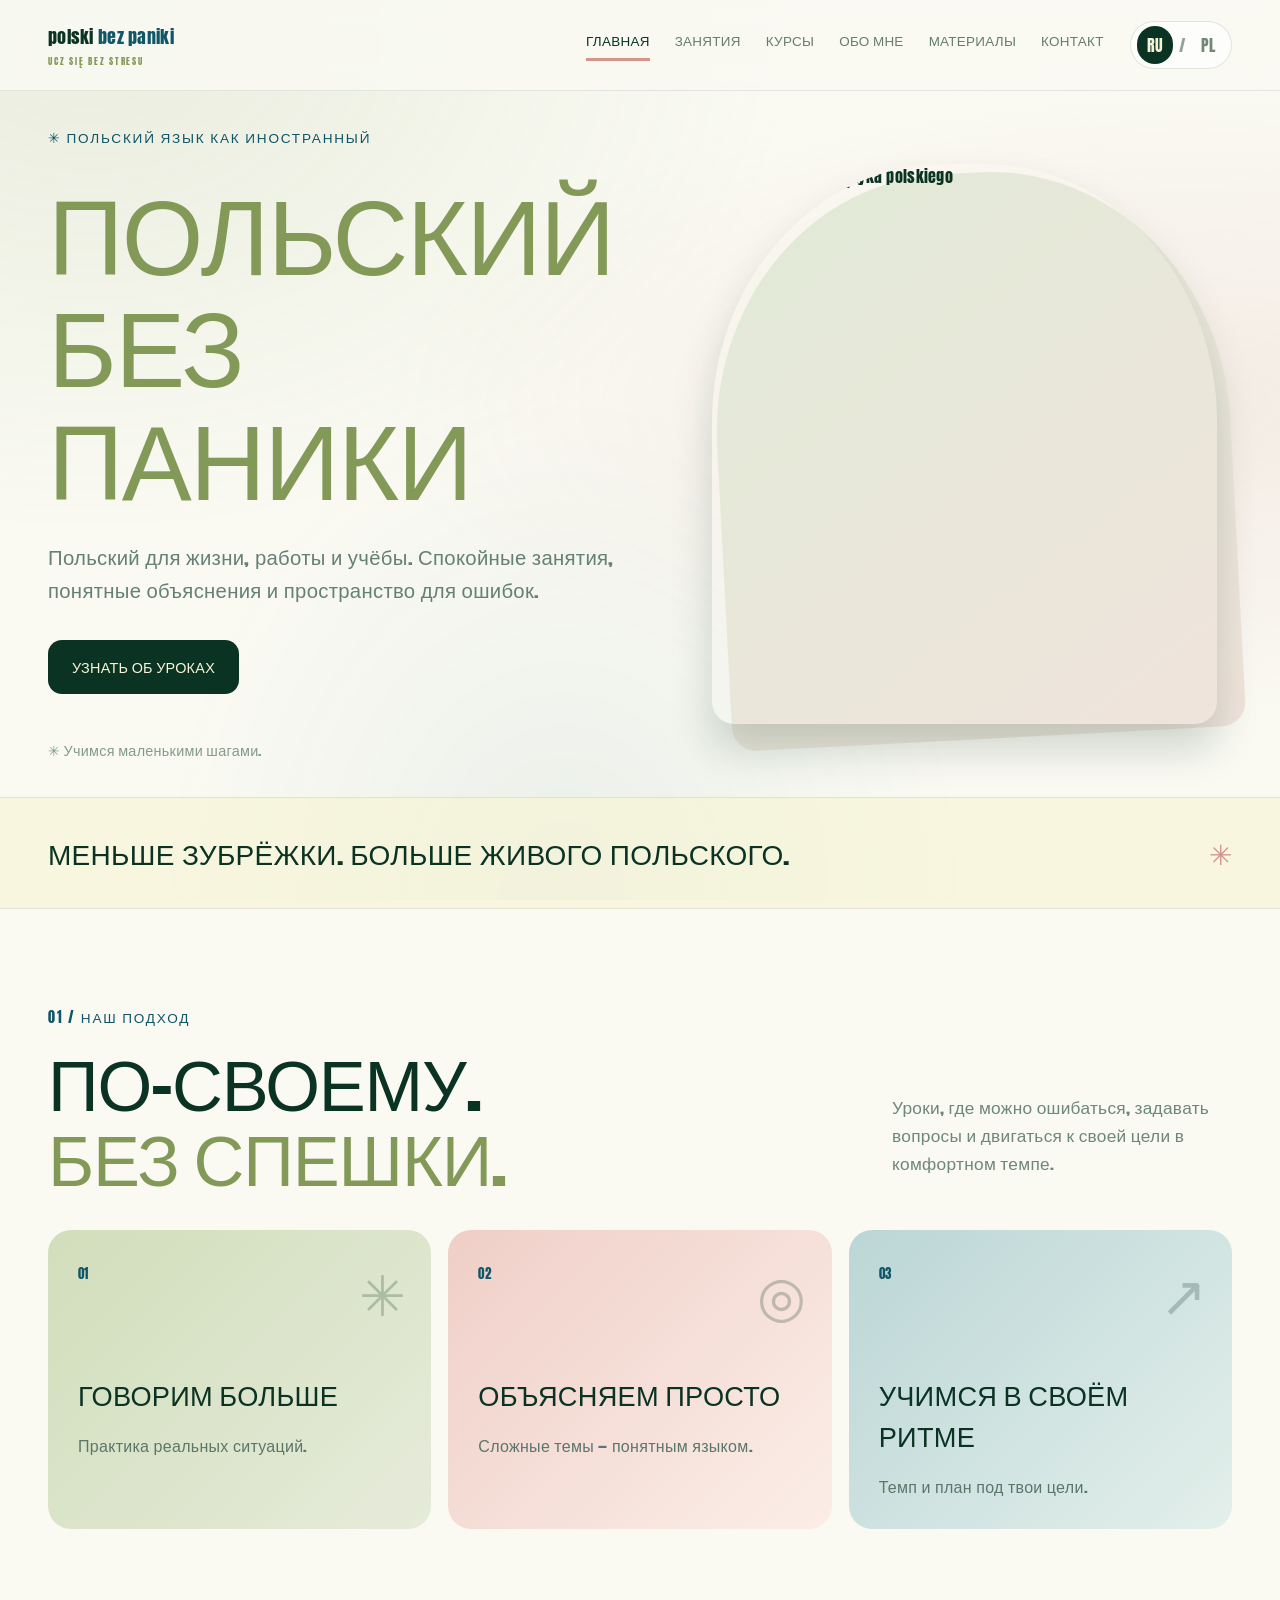
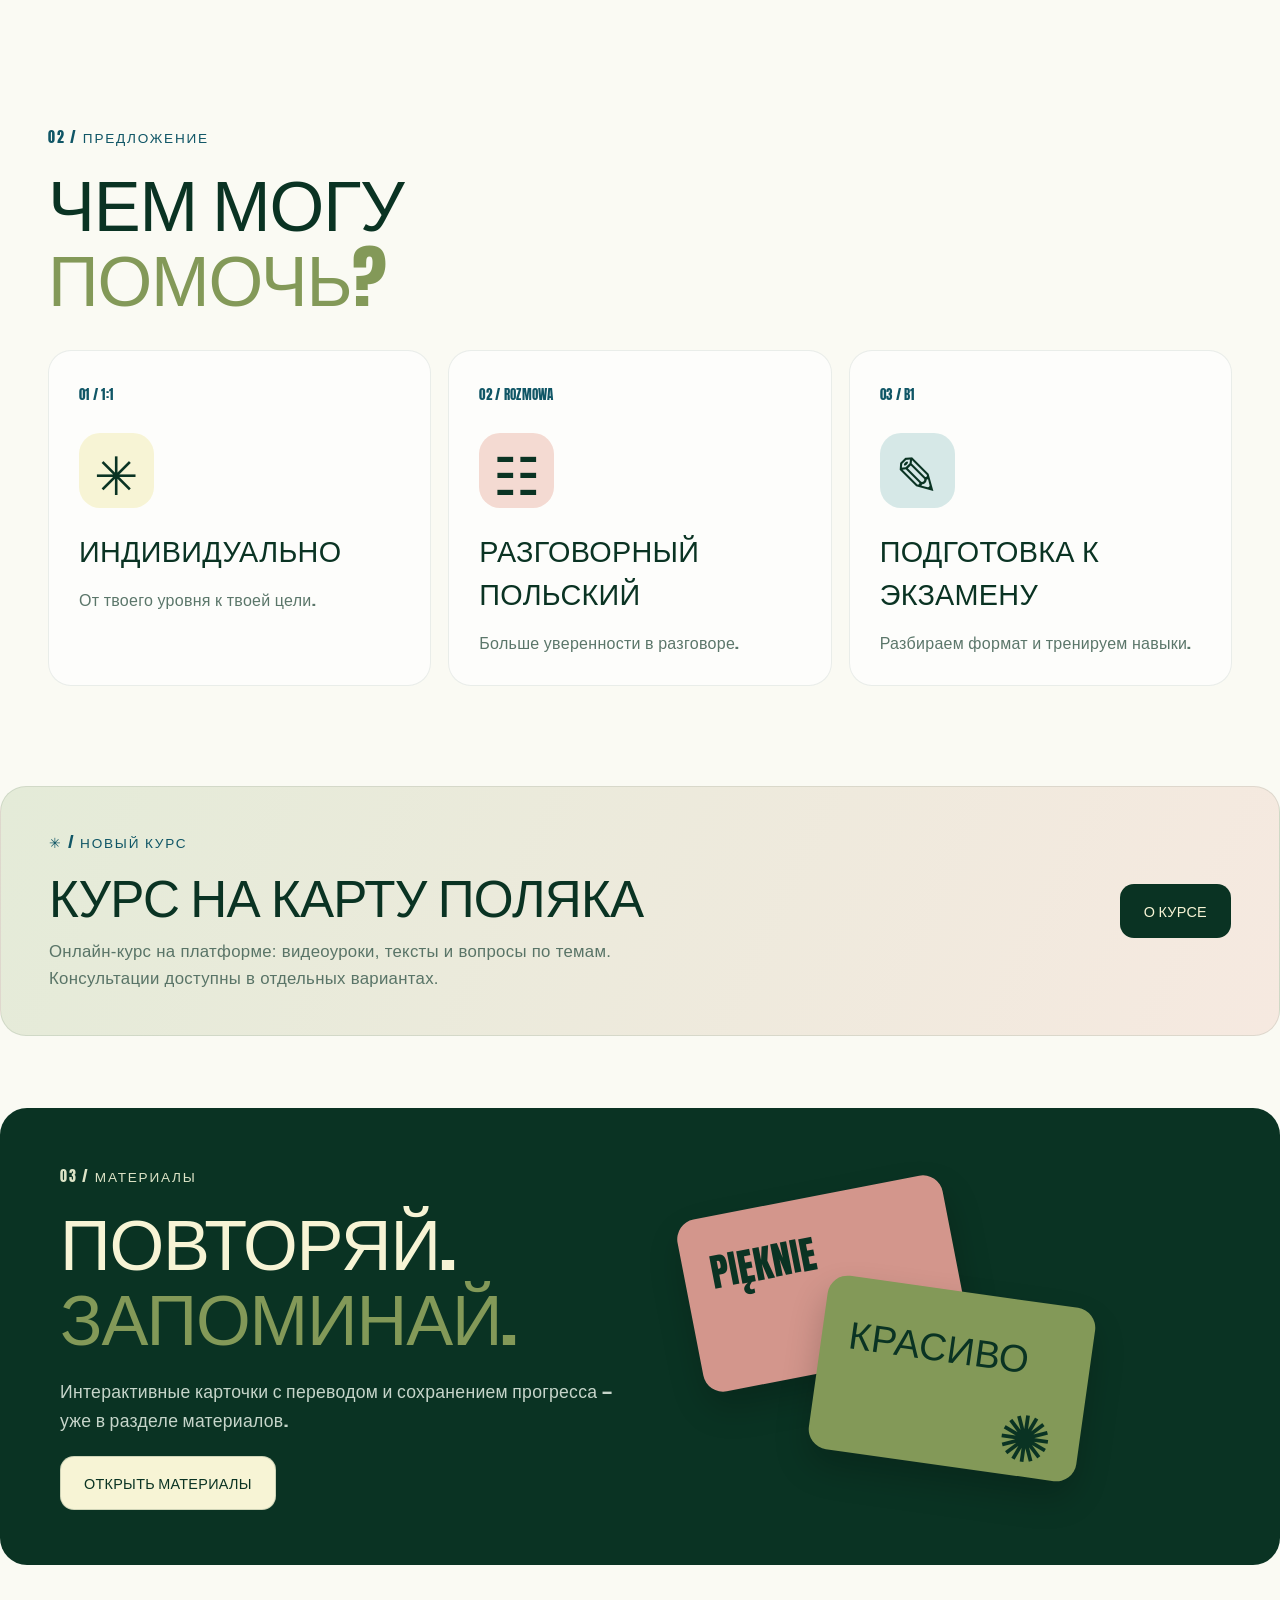
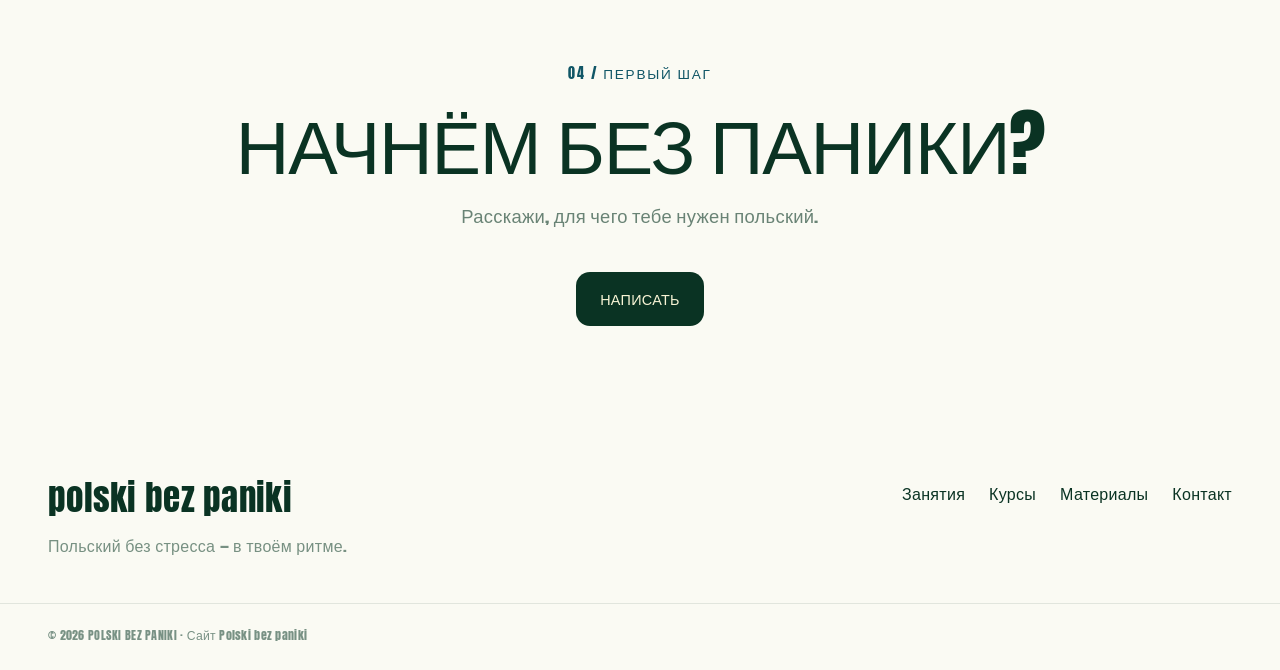
==== commit c6548deb: "Add files via upload" ====
--- a/index.html
+++ b/index.html
@@ -1,4 +1,5 @@
 <!DOCTYPE html>
+
 <html lang="ru"><head><meta charset="utf-8"/><meta content="width=device-width,initial-scale=1" name="viewport"/><meta content="#FAFAF3" name="theme-color"/><title>Польский без паники — главная | Polski bez paniki</title><link href="https://fonts.googleapis.com" rel="preconnect"/><link href="https://fonts.googleapis.com/css2?family=Anton&amp;display=swap" rel="stylesheet"/><style>
 *{box-sizing:border-box}html{scroll-behavior:smooth}body{margin:0;background:#FAFAF3;color:#0A3323;font-family:Anton,Impact,'Arial Narrow',sans-serif;letter-spacing:.018em}body:before{content:"";position:fixed;inset:0;pointer-events:none;z-index:-1;background:radial-gradient(ellipse at 7% 4%,#83995820,transparent 42%),radial-gradient(ellipse at 93% 45%,#D3968C23,transparent 48%),radial-gradient(ellipse at 44% 100%,#10566610,transparent 40%)}a{color:inherit;text-decoration:none}button,input,textarea{font:inherit}button{cursor:pointer}button:focus-visible,a:focus-visible,input:focus-visible,textarea:focus-visible{outline:3px solid #105666;outline-offset:4px}.wrap{max-width:1320px;padding:0 48px;margin:auto}.header{border-bottom:1px solid #0A332318;background:#FAFAF3d9;backdrop-filter:blur(15px);position:relative;z-index:10}.bar{min-height:90px;display:flex;align-items:center;gap:26px}.brand{display:flex;gap:12px;align-items:center;white-space:nowrap;font-size:1.12rem}.brand i{display:grid;place-items:center;background:#0A3323;color:#F7F4D5;width:48px;height:48px;border-radius:15px;font-style:normal;font-size:1.9rem;transform:rotate(-7deg)}.brand em{font-style:normal;color:#105666}.brand small{display:block;font-size:.55rem;color:#839958;letter-spacing:.2em;margin-top:5px}.nav{display:flex;gap:25px;margin-left:auto}.nav a{color:#647D6B;font-size:.84rem;white-space:nowrap}.nav .current{color:#0A3323;border-bottom:3px solid #D3968C;padding-bottom:8px}.lang{display:flex;align-items:center;gap:6px;border:1px solid #0A33231e;border-radius:30px;background:#ffffff9b;padding:4px 6px}.lang button{border:0;border-radius:30px;padding:7px 10px;color:#728676;background:transparent}.lang button.selected{background:#0A3323;color:#F7F4D5}.lang span{color:#93A396}.hamburger{display:none;background:transparent;border:0;font-size:1.55rem;color:#0A3323}h1,h2,h3,p{margin-top:0;font-weight:400}h1,h2{letter-spacing:-.016em;line-height:1.07}.eyebrow{font-size:.85rem;letter-spacing:.13em;color:#105666}.landing{min-height:670px;display:grid;grid-template-columns:1.08fr .92fr;align-items:center;gap:20px;padding-top:36px;padding-bottom:36px}.intro{position:relative;z-index:2}.intro h1{font-size:clamp(5.6rem,8.2vw,9rem);margin:28px 0}.intro h1 span{color:#839958}.intro p{font-size:1.27rem;color:#658074;line-height:1.65;max-width:600px}.buttons{display:flex;gap:12px;flex-wrap:wrap;margin-top:33px}.button{display:inline-flex;gap:20px;align-items:center;justify-content:center;padding:15px 23px;min-height:54px;border-radius:14px;border:1px solid #0A33232a;font-size:.9rem;transition:transform .2s,box-shadow .2s}.button:hover{transform:translateY(-3px);box-shadow:0 14px 24px #0A332316}.button b{font-size:1.25rem;font-weight:400}.button.primary{color:#F7F4D5;background:#0A3323}.button.secondary{background:#ffffffab}.small-note{margin-top:45px;color:#839B8B;font-size:.9rem}.illustration{position:relative;height:620px}.illustration svg{width:100%;height:100%;filter:drop-shadow(0 12px 25px #0A332314)}.floating{position:absolute;border:1px solid #ffffffca;background:#ffffffe0;backdrop-filter:blur(18px);padding:18px 24px;border-radius:18px;box-shadow:0 16px 30px #0A332318;transform:rotate(-7deg)}.floating small{display:block;color:#105666;font-size:.6rem;letter-spacing:.12em}.floating b{font-weight:400;display:block;font-size:2.15rem;margin-top:6px}.floating span{color:#839958;font-size:1.08rem}.floating-a{left:-7%;top:27%}.floating-b{right:-2%;bottom:15%;transform:rotate(8deg);background:#F7F4D5ec}.ribbon{background:#F7F4D5af;border-block:1px solid #0A332317}.ribbon .wrap{padding-top:34px;padding-bottom:34px;font-size:1.75rem;display:flex;justify-content:space-between}.ribbon i{font-style:normal;color:#D3968C}.section{padding-top:95px;padding-bottom:100px}.section-title{display:flex;gap:32px;justify-content:space-between;align-items:end;margin-bottom:35px}.section-title h2,.material-promo h2{font-size:clamp(3.5rem,5.5vw,6rem);margin:16px 0 0}.section-title h2 em,.material-promo h2 em{color:#839958;font-style:normal}.section-title>p{max-width:340px;color:#6D8779;font-size:1.08rem;line-height:1.6}.three{display:grid;grid-template-columns:repeat(3,1fr);gap:17px}.benefit,.service,.offer{padding:30px;border-radius:23px;min-height:295px}.benefit{position:relative}.benefit-1{background:linear-gradient(135deg,#D1DEBB,#E6EBDA)}.benefit-2{background:linear-gradient(135deg,#EFCFC8,#FBEEE7)}.benefit-3{background:linear-gradient(135deg,#BBD6D6,#E3EFEB)}.benefit>span,.service>span{font-size:.83rem;color:#105666}.benefit>i{font-style:normal;font-size:3.5rem;opacity:.23;position:absolute;right:25px;top:20px}.benefit h3{font-size:1.7rem;margin:90px 0 17px}.benefit p,.service p,.offer p{font-size:1rem;color:#5B766A;line-height:1.65;margin:0}.service,.offer{display:block;background:#ffffffa3;border:1px solid #0A332315;position:relative}.service>i{display:grid;place-items:center;margin:28px 0 20px;width:75px;height:75px;border-radius:21px;background:#F7F4D5;font-style:normal;font-size:3.3rem}.service:nth-child(2)>i{background:#F4DAD2}.service:nth-child(3)>i{background:#D6E8E7}.service h3{font-size:1.8rem;margin:15px 0}.service>b{position:absolute;right:22px;bottom:18px;font-size:1.5rem;color:#839958;font-weight:400}.material-promo{display:grid;grid-template-columns:1fr 1fr;gap:15px;background:#0A3323;color:#F7F4D5;border-radius:27px;align-items:center;min-height:425px;overflow:hidden}.material-promo>div:first-child{padding:55px 0 55px 12px}.material-promo .eyebrow{color:#DCE3C6}.material-promo p{font-size:1.1rem;line-height:1.65;color:#C6D5CA;margin:22px 0}.material-promo .button{color:#0A3323;background:#F7F4D5}.cards-art{min-height:350px;position:relative}.cards-art div{position:absolute;width:270px;height:175px;border-radius:20px;padding:27px;font-size:2.4rem;box-shadow:0 17px 34px #0003;display:flex;justify-content:space-between;flex-direction:column}.cards-art div:first-child{background:#D3968C;color:#0A3323;left:7%;top:10%;transform:rotate(-11deg)}.cards-art div:last-child{background:#839958;color:#0A3323;left:29%;top:37%;transform:rotate(8deg)}.cards-art span{font-size:4rem;align-self:flex-end}.final-cta{text-align:center}.final-cta h2{font-size:clamp(3rem,5.8vw,5.8rem);margin:19px 0}.final-cta p{color:#698375;font-size:1.15rem}.final-cta .button{margin-top:24px}.subhead{padding-top:85px;padding-bottom:65px;border-bottom:1px solid #0A332319}.subhead h1{font-size:clamp(4.2rem,7vw,7rem);margin:19px 0}.subhead p{color:#688476;font-size:1.16rem;line-height:1.65;max-width:850px}.offer{min-height:380px}.offer h2{font-size:2rem}.bigicon{width:83px;height:83px;background:#E9EEDC;border-radius:23px;display:grid;place-items:center;font-size:3.4rem;margin:28px 0}.offer:nth-child(2) .bigicon{background:#F3DCD7}.offer:nth-child(3) .bigicon{background:#DCEAE8}.small-banner{background:#E6EBD8bd;min-height:125px;margin-bottom:105px;display:flex;align-items:center;justify-content:space-between;gap:22px;border-radius:20px;color:#647C6E;font-size:1.1rem}.about{display:grid;grid-template-columns:.85fr 1.15fr;gap:65px;align-items:center}.portrait{height:550px;position:relative;border-radius:240px 240px 25px 25px;background:#E5ECD8;overflow:hidden}.portrait svg{width:100%;height:100%}.portrait>span{position:absolute;bottom:25px;left:8%;right:8%;border-radius:15px;background:#fff9;backdrop-filter:blur(12px);padding:13px;text-align:center;color:#105666}.about h2{font-size:clamp(3rem,5vw,5rem);margin:20px 0}.about p{color:#6C8576;line-height:1.8;font-size:1.15rem;margin-bottom:33px}.materials{display:grid;grid-template-columns:1.15fr .85fr;gap:21px}.material-box{background:#fff9;border:1px solid #0A332314;border-radius:23px;overflow:hidden}.material-art{height:250px;background:linear-gradient(135deg,#D6E2C6,#F2E1DB);position:relative}.material-art div{position:absolute;width:248px;height:155px;border-radius:18px;padding:22px;box-shadow:0 18px 30px #0A332321;font-size:2rem}.material-art div:first-child{background:#0A3323;color:#F7F4D5;top:22px;left:12%;transform:rotate(-8deg)}.material-art div:last-child{background:#F7F4D5;color:#105666;top:67px;left:42%;transform:rotate(9deg)}.empty-art{height:250px;background:linear-gradient(135deg,#C9E2DF,#F7EDE1);display:grid;place-items:center;font-size:8rem;color:#10566671}.material-desc{padding:30px}.material-desc h2{font-size:2.5rem;margin:15px 0}.material-desc p{color:#6C8576;font-size:1.1rem;line-height:1.6}.material-desc>b{font-weight:400;color:#105666}.contact{display:grid;grid-template-columns:1fr 1fr;gap:55px}.contact article{border-radius:23px;padding:45px;background:linear-gradient(135deg,#E0E9CF,#F5E9DB)}.contact h2{font-size:clamp(2.8rem,4vw,5rem);margin:25px 0}.contact p{color:#648171;font-size:1.1rem;line-height:1.7}.dummy{display:flex;justify-content:space-between;gap:15px;border-top:1px solid #0A332322;padding:20px 0}.dummy span{color:#678A76}.contact form{display:grid;gap:20px;align-content:start}.contact label{display:grid;gap:9px}.contact input,.contact textarea{padding:14px;border:1px solid #0A33232e;border-radius:12px;background:#fffc;min-height:52px;color:#0A3323}.contact form small{color:#8A9D90}.contact form button{width:max-content}.contact form #formstatus{color:#105666}.footer{display:flex;align-items:start;justify-content:space-between;padding-top:45px;padding-bottom:30px}.footer strong{font-weight:400;font-size:2.2rem}.footer p{color:#779082;margin-top:9px}.footer nav{display:flex;gap:24px;padding-top:10px}.legal{border-top:1px solid #0A33231a;padding-top:22px;padding-bottom:26px;color:#789184;font-size:.76rem}
 @media(max-width:1100px){.nav{gap:13px}.wrap{padding-inline:30px}.landing h1{font-size:clamp(4.4rem,7.7vw,7rem)}.illustration{height:510px}}
@@ -18,9 +19,15 @@
 @media(max-width:500px){.course-teaser{padding:27px 23px;margin-bottom:52px}.course-teaser h2{font-size:2.7rem}}
 
 @media(max-width:360px){.bar{gap:6px}.brand{font-size:.81rem;gap:7px}.brand i{width:34px;height:34px;font-size:1.5rem}.brand small{font-size:.46rem}.lang button{padding:4px 6px}.hamburger{font-size:1.35rem}.footer nav{flex-wrap:wrap;gap:10px 16px}}
-</style></head><body data-title-pl="Polski bez paniki — strona główna" data-title-ru="Польский без паники — главная"><header class="header"><div class="bar wrap"><a class="brand" href="index.html"><i>✳</i><span>polski <em>bez paniki</em><small>UCZ SIĘ BEZ STRESU</small></span></a><nav class="nav" id="nav"><a class="current" href="index.html"><span data-pl="START" data-ru="ГЛАВНАЯ">ГЛАВНАЯ</span></a><a class="" href="zajecia.html"><span data-pl="ZAJĘCIA" data-ru="ЗАНЯТИЯ">ЗАНЯТИЯ</span></a><a class="" href="kursy.html"><span data-pl="KURSY" data-ru="КУРСЫ">КУРСЫ</span></a><a class="" href="o-mnie.html"><span data-pl="O MNIE" data-ru="ОБО МНЕ">ОБО МНЕ</span></a><a class="" href="materialy.html"><span data-pl="MATERIAŁY" data-ru="МАТЕРИАЛЫ">МАТЕРИАЛЫ</span></a><a class="" href="kontakt.html"><span data-pl="KONTAKT" data-ru="КОНТАКТ">КОНТАКТ</span></a></nav><div class="lang"><button class="selected" data-lang="ru">RU</button><span>/</span><button data-lang="pl">PL</button></div><button aria-expanded="false" aria-label="Menu" class="hamburger" id="hamburger">☰</button></div></header><main><section class="landing wrap"><div class="intro"><div class="eyebrow">✳ <span data-pl="JĘZYK POLSKI JAKO OBCY" data-ru="ПОЛЬСКИЙ ЯЗЫК КАК ИНОСТРАННЫЙ">ПОЛЬСКИЙ ЯЗЫК КАК ИНОСТРАННЫЙ</span></div><h1><span data-pl="POLSKI" data-ru="ПОЛЬСКИЙ">ПОЛЬСКИЙ</span><br/><span><span data-pl="BEZ PANIKI." data-ru="БЕЗ ПАНИКИ.">БЕЗ ПАНИКИ.</span></span></h1><p><span data-pl="Polski do życia, pracy i swobodnej komunikacji. Spokojne lekcje, jasne wyjaśnienia i przestrzeń na błędy." data-ru="Польский для жизни, работы и уверенного общения. Спокойные занятия, понятные объяснения и пространство для ошибок.">Польский для жизни, работы и уверенного общения. Спокойные занятия, понятные объяснения и пространство для ошибок.</span></p><div class="buttons"><a class="button primary" href="zajecia.html"><span data-pl="POZNAJ OFERTĘ" data-ru="УЗНАТЬ ОБ УРОКАХ">УЗНАТЬ ОБ УРОКАХ</span> </a></div><div class="small-note">✳ <span data-pl="Uczymy się małymi krokami." data-ru="Учимся маленькими шагами.">Учимся маленькими шагами.</span></div></div><div class="illustration"><svg aria-label="Kwiaty i liście" role="img" viewbox="0 0 520 565"><defs><radialgradient id="flowerBg"><stop stop-color="#FFFDF3"></stop><stop offset="1" stop-color="#E4ECDF"></stop></radialgradient></defs><ellipse cx="270" cy="285" fill="url(#flowerBg)" rx="235" ry="252"></ellipse><path d="M260 525C293 394 304 277 295 130M282 455C210 381 154 321 116 217M280 395C354 308 405 263 461 180M270 492C354 469 408 415 444 379" fill="none" stroke="#5B7A61" stroke-linecap="round" stroke-width="6"></path><g fill="#839958"><path d="M277 422C193 435 158 400 155 366c57-16 104 4 122 56"></path><path d="M289 342c51-51 103-60 134-33-26 43-77 62-134 33"></path><path d="M262 312C184 298 158 263 166 228c64 5 103 30 96 84"></path><path d="M271 484c-79 0-106-42-111-71 55-8 99 20 111 71"></path></g><g fill="#105666" opacity=".86"><path d="M262 376c-69-17-127-71-142-117 68 11 116 47 142 117"></path><path d="M301 288c45-70 103-116 151-122-29 66-71 105-151 122"></path><path d="M281 491c60-51 124-63 161-45-50 38-107 52-161 45"></path></g><g transform="translate(302 164)"><g fill="#D3968C" fill-opacity=".86" stroke="#BD827E" stroke-width="2"><ellipse rx="34" ry="92" transform="rotate(0) translate(0 -54)"></ellipse><ellipse rx="34" ry="92" transform="rotate(60) translate(0 -54)"></ellipse><ellipse rx="34" ry="92" transform="rotate(120) translate(0 -54)"></ellipse><ellipse rx="34" ry="92" transform="rotate(180) translate(0 -54)"></ellipse><ellipse rx="34" ry="92" transform="rotate(240) translate(0 -54)"></ellipse><ellipse rx="34" ry="92" transform="rotate(300) translate(0 -54)"></ellipse></g><circle fill="#F7F4D5" r="37"></circle><circle fill="#DEBF83" r="21"></circle></g><g transform="translate(115 235) scale(.58)"><g fill="#F7F4D5" stroke="#D3968C" stroke-width="3"><ellipse rx="38" ry="94" transform="rotate(0) translate(0 -57)"></ellipse><ellipse rx="38" ry="94" transform="rotate(72) translate(0 -57)"></ellipse><ellipse rx="38" ry="94" transform="rotate(144) translate(0 -57)"></ellipse><ellipse rx="38" ry="94" transform="rotate(216) translate(0 -57)"></ellipse><ellipse rx="38" ry="94" transform="rotate(288) translate(0 -57)"></ellipse></g><circle fill="#D3968C" r="31"></circle></g><circle cx="408" cy="100" fill="#D3968C" r="6"></circle><circle cx="62" cy="332" fill="#839958" r="5"></circle><circle cx="450" cy="438" fill="#D3968C" r="6"></circle></svg><div class="floating floating-a"><small>PO POLSKU</small><b>spokojnie</b><span>спокойно</span></div><div class="floating floating-b"><small>MAŁY KROK</small><b>dasz radę!</b><span>у тебя получится</span></div></div></section><div class="ribbon"><div class="wrap"><span data-pl="MNIEJ WKUWANIA. WIĘCEJ ŻYWEGO POLSKIEGO." data-ru="МЕНЬШЕ ЗУБРЁЖКИ. БОЛЬШЕ ЖИВОГО ПОЛЬСКОГО.">МЕНЬШЕ ЗУБРЁЖКИ. БОЛЬШЕ ЖИВОГО ПОЛЬСКОГО.</span> <i>✳</i></div></div>
+</style><style>
+    .julia-main-photo{height:590px;position:relative;display:flex;align-items:center;justify-content:center;padding:15px}
+    .julia-main-photo:before{content:"";position:absolute;inset:4% 0 0 4%;border-radius:46% 46% 24px 24px;background:linear-gradient(145deg,#e1ead7,#f0e4dc);transform:rotate(-3deg)}
+    .julia-main-photo img{position:relative;width:100%;height:100%;object-fit:cover;object-position:center 40%;border-radius:46% 46% 22px 22px;box-shadow:0 25px 42px rgba(10,51,35,.18);display:block}
+    @media(max-width:820px){.julia-main-photo{max-width:560px;width:100%;margin:0 auto;height:540px}}
+    @media(max-width:500px){.julia-main-photo{height:440px;padding:8px}.julia-main-photo img{object-position:center 38%}}
+  </style></head><body data-title-pl="Polski bez paniki — strona główna" data-title-ru="Польский без паники — главная"><header class="header"><div class="bar wrap"><a class="brand" href="index.html"><span>polski <em>bez paniki</em><small>UCZ SIĘ BEZ STRESU</small></span></a><nav class="nav" id="nav"><a class="current" href="index.html"><span data-pl="START" data-ru="ГЛАВНАЯ">ГЛАВНАЯ</span></a><a class="" href="zajecia.html"><span data-pl="ZAJĘCIA" data-ru="ЗАНЯТИЯ">ЗАНЯТИЯ</span></a><a class="" href="kursy.html"><span data-pl="KURSY" data-ru="КУРСЫ">КУРСЫ</span></a><a class="" href="o-mnie.html"><span data-pl="O MNIE" data-ru="ОБО МНЕ">ОБО МНЕ</span></a><a class="" href="materialy.html"><span data-pl="MATERIAŁY" data-ru="МАТЕРИАЛЫ">МАТЕРИАЛЫ</span></a><a class="" href="kontakt.html"><span data-pl="KONTAKT" data-ru="КОНТАКТ">КОНТАКТ</span></a></nav><div class="lang"><button class="selected" data-lang="ru">RU</button><span>/</span><button data-lang="pl">PL</button></div><button aria-expanded="false" aria-label="Menu" class="hamburger" id="hamburger">☰</button></div></header><main><section class="landing wrap"><div class="intro"><div class="eyebrow">✳ <span data-pl="JĘZYK POLSKI JAKO OBCY" data-ru="ПОЛЬСКИЙ ЯЗЫК КАК ИНОСТРАННЫЙ">ПОЛЬСКИЙ ЯЗЫК КАК ИНОСТРАННЫЙ</span></div><h1><span data-pl="POLSKI" data-ru="ПОЛЬСКИЙ">ПОЛЬСКИЙ</span><br/><span><span data-pl="BEZ PANIKI" data-ru="БЕЗ ПАНИКИ">БЕЗ ПАНИКИ</span></span></h1><p><span data-pl="Polski do życia, pracy i nauki. Spokojne lekcje, jasne wyjaśnienia i przestrzeń na błędy." data-ru="Польский для жизни, работы и учёбы. Спокойные занятия, понятные объяснения и пространство для ошибок.">Польский для жизни, работы и учёбы. Спокойные занятия, понятные объяснения и пространство для ошибок.</span></p><div class="buttons"><a class="button primary" href="zajecia.html"><span data-pl="POZNAJ OFERTĘ" data-ru="УЗНАТЬ ОБ УРОКАХ">УЗНАТЬ ОБ УРОКАХ</span> </a></div><div class="small-note">✳ <span data-pl="Uczymy się małymi krokami." data-ru="Учимся маленькими шагами.">Учимся маленькими шагами.</span></div></div><div class="illustration julia-main-photo"><img alt="Julia — lektorka języka polskiego" decoding="async" fetchpriority="high" loading="eager" src="zdjecia/julia-strona-glowna.jpg"/></div></section><div class="ribbon"><div class="wrap"><span data-pl="MNIEJ WKUWANIA. WIĘCEJ ŻYWEGO POLSKIEGO." data-ru="МЕНЬШЕ ЗУБРЁЖКИ. БОЛЬШЕ ЖИВОГО ПОЛЬСКОГО.">МЕНЬШЕ ЗУБРЁЖКИ. БОЛЬШЕ ЖИВОГО ПОЛЬСКОГО.</span> <i>✳</i></div></div>
 <section class="wrap section"><div class="section-title"><div><span class="eyebrow">01 / <span data-pl="NASZE PODEJŚCIE" data-ru="НАШ ПОДХОД">НАШ ПОДХОД</span></span><h2><span data-pl="NA SWÓJ SPOSÓB." data-ru="ПО-СВОЕМУ.">ПО-СВОЕМУ.</span><br/><em><span data-pl="BEZ POŚPIECHU." data-ru="БЕЗ СПЕШКИ.">БЕЗ СПЕШКИ.</span></em></h2></div><p><span data-pl="Lekcje, na których możesz popełniać błędy, pytać i realizować swoje cele w wygodnym tempie." data-ru="Уроки, где можно ошибаться, задавать вопросы и двигаться к своей цели в комфортном темпе.">Уроки, где можно ошибаться, задавать вопросы и двигаться к своей цели в комфортном темпе.</span></p></div><div class="three"><article class="benefit benefit-1"><span>01</span><i>✳</i><h3><span data-pl="MÓWIMY WIĘCEJ" data-ru="ГОВОРИМ БОЛЬШЕ">ГОВОРИМ БОЛЬШЕ</span></h3><p><span data-pl="Ćwiczymy prawdziwe sytuacje." data-ru="Практика реальных ситуаций.">Практика реальных ситуаций.</span></p></article><article class="benefit benefit-2"><span>02</span><i>◎</i><h3><span data-pl="TŁUMACZYMY PROSTO" data-ru="ОБЪЯСНЯЕМ ПРОСТО">ОБЪЯСНЯЕМ ПРОСТО</span></h3><p><span data-pl="Trudne rzeczy prostym językiem." data-ru="Сложные темы — понятным языком.">Сложные темы — понятным языком.</span></p></article><article class="benefit benefit-3"><span>03</span><i>↗</i><h3><span data-pl="UCZYMY SIĘ W SWOIM RYTMIE" data-ru="УЧИМСЯ В СВОЁМ РИТМЕ">УЧИМСЯ В СВОЁМ РИТМЕ</span></h3><p><span data-pl="Tempo i plan dopasowane do Ciebie." data-ru="Темп и план под твои цели.">Темп и план под твои цели.</span></p></article></div></section>
-<section class="wrap section"><div class="section-title"><div><span class="eyebrow">02 / <span data-pl="OFERTA" data-ru="ПРЕДЛОЖЕНИЕ">ПРЕДЛОЖЕНИЕ</span></span><h2><span data-pl="W CZYM MOGĘ" data-ru="ЧЕМ МОГУ">ЧЕМ МОГУ</span><br/><em><span data-pl="POMÓC?" data-ru="ПОМОЧЬ?">ПОМОЧЬ?</span></em></h2></div></div><div class="three services"><a class="service" href="zajecia.html"><span>01 / 1:1</span><i>✳</i><h3><span data-pl="INDYWIDUALNIE" data-ru="ИНДИВИДУАЛЬНО">ИНДИВИДУАЛЬНО</span></h3><p><span data-pl="Od Twojego poziomu do Twojego celu." data-ru="От твоего уровня к твоей цели.">От твоего уровня к твоей цели.</span></p></a><a class="service" href="zajecia.html"><span>02 / SPEAK</span><i>☷</i><h3><span data-pl="KONWERSACJE" data-ru="РАЗГОВОРНЫЙ ПОЛЬСКИЙ">РАЗГОВОРНЫЙ ПОЛЬСКИЙ</span></h3><p><span data-pl="Więcej pewności w rozmowie." data-ru="Больше уверенности в разговоре.">Больше уверенности в разговоре.</span></p></a><a class="service" href="zajecia.html"><span>03 / B1</span><i>✎</i><h3><span data-pl="PRZYGOTOWANIE DO EGZAMINU" data-ru="ПОДГОТОВКА К ЭКЗАМЕНУ">ПОДГОТОВКА К ЭКЗАМЕНУ</span></h3><p><span data-pl="Poznajemy format i ćwiczymy umiejętności." data-ru="Разбираем формат и тренируем навыки.">Разбираем формат и тренируем навыки.</span></p></a></div></section>
-<section class="wrap course-teaser"><div><span class="eyebrow">✳ / <span data-pl="NOWY KURS" data-ru="НОВЫЙ КУРС">НОВЫЙ КУРС</span></span><h2><span data-pl="KURS NA KARTĘ POLAKA" data-ru="КУРС НА КАРТУ ПОЛЯКА">КУРС НА КАРТУ ПОЛЯКА</span></h2><p><span data-pl="Przygotowanie do rozmowy: język, historia, kultura i tradycje Polski." data-ru="Подготовка к собеседованию: язык, история, культура и традиции Польши.">Подготовка к собеседованию: язык, история, культура и традиции Польши.</span></p></div><a class="button primary" href="kursy.html"><span data-pl="POZNAJ KURS" data-ru="О КУРСЕ">О КУРСЕ</span></a></section><section class="wrap material-promo"><div><span class="eyebrow">03 / <span data-pl="MATERIAŁY" data-ru="МАТЕРИАЛЫ">МАТЕРИАЛЫ</span></span><h2><span data-pl="POWTARZAJ." data-ru="ПОВТОРЯЙ.">ПОВТОРЯЙ.</span><br/><em><span data-pl="ZAPAMIĘTUJ." data-ru="ЗАПОМИНАЙ.">ЗАПОМИНАЙ.</span></em></h2><p><span data-pl="Interaktywne fiszki z tłumaczeniem i zapisem postępów — już w materiałach." data-ru="Интерактивные карточки с переводом и сохранением прогресса — уже в разделе материалов.">Интерактивные карточки с переводом и сохранением прогресса — уже в разделе материалов.</span></p><a class="button secondary" href="materialy.html"><span data-pl="OTWÓRZ MATERIAŁY" data-ru="ОТКРЫТЬ МАТЕРИАЛЫ">ОТКРЫТЬ МАТЕРИАЛЫ</span> </a></div><div class="cards-art"><div>PIĘKNIE <span>✳</span></div><div>КРАСИВО <span>✺</span></div></div></section><section class="section final-cta wrap"><span class="eyebrow">04 / <span data-pl="PIERWSZY KROK" data-ru="ПЕРВЫЙ ШАГ">ПЕРВЫЙ ШАГ</span></span><h2><span data-pl="ZACZNIEMY BEZ PANIKI?" data-ru="НАЧНЁМ БЕЗ ПАНИКИ?">НАЧНЁМ БЕЗ ПАНИКИ?</span></h2><p><span data-pl="Opowiedz, do czego potrzebujesz polskiego." data-ru="Расскажи, для чего тебе нужен польский.">Расскажи, для чего тебе нужен польский.</span></p><a class="button primary" href="kontakt.html"><span data-pl="NAPISZ" data-ru="НАПИСАТЬ">НАПИСАТЬ</span> </a></section></main><footer><div class="wrap footer"><div><strong>polski bez paniki ✳</strong><p><span data-pl="Polski bez stresu — w Twoim rytmie." data-ru="Польский без стресса — в твоём ритме.">Польский без стресса — в твоём ритме.</span></p></div><nav><a href="zajecia.html"><span data-pl="Zajęcia" data-ru="Занятия">Занятия</span></a><a href="kursy.html"><span data-pl="Kursy" data-ru="Курсы">Курсы</span></a><a href="materialy.html"><span data-pl="Materiały" data-ru="Материалы">Материалы</span></a><a href="kontakt.html"><span data-pl="Kontakt" data-ru="Контакт">Контакт</span></a></nav></div><div class="wrap legal">© 2026 POLSKI BEZ PANIKI · <span data-pl="Strona Polski bez paniki" data-ru="Сайт Polski bez paniki">Сайт Polski bez paniki</span></div></footer><script>
+<section class="wrap section"><div class="section-title"><div><span class="eyebrow">02 / <span data-pl="OFERTA" data-ru="ПРЕДЛОЖЕНИЕ">ПРЕДЛОЖЕНИЕ</span></span><h2><span data-pl="W CZYM MOGĘ" data-ru="ЧЕМ МОГУ">ЧЕМ МОГУ</span><br/><em><span data-pl="POMÓC?" data-ru="ПОМОЧЬ?">ПОМОЧЬ?</span></em></h2></div></div><div class="three services"><a class="service" href="zajecia.html"><span>01 / 1:1</span><i>✳</i><h3><span data-pl="INDYWIDUALNIE" data-ru="ИНДИВИДУАЛЬНО">ИНДИВИДУАЛЬНО</span></h3><p><span data-pl="Od Twojego poziomu do Twojego celu." data-ru="От твоего уровня к твоей цели.">От твоего уровня к твоей цели.</span></p></a><a class="service" href="zajecia.html"><span>02 / ROZMOWA</span><i>☷</i><h3><span data-pl="KONWERSACJE" data-ru="РАЗГОВОРНЫЙ ПОЛЬСКИЙ">РАЗГОВОРНЫЙ ПОЛЬСКИЙ</span></h3><p><span data-pl="Więcej pewności w rozmowie." data-ru="Больше уверенности в разговоре.">Больше уверенности в разговоре.</span></p></a><a class="service" href="zajecia.html"><span>03 / B1</span><i>✎</i><h3><span data-pl="PRZYGOTOWANIE DO EGZAMINU" data-ru="ПОДГОТОВКА К ЭКЗАМЕНУ">ПОДГОТОВКА К ЭКЗАМЕНУ</span></h3><p><span data-pl="Poznajemy format i ćwiczymy umiejętności." data-ru="Разбираем формат и тренируем навыки.">Разбираем формат и тренируем навыки.</span></p></a></div></section>
+<section class="wrap course-teaser"><div><span class="eyebrow">✳ / <span data-pl="NOWY KURS" data-ru="НОВЫЙ КУРС">НОВЫЙ КУРС</span></span><h2><span data-pl="KURS NA KARTĘ POLAKA" data-ru="КУРС НА КАРТУ ПОЛЯКА">КУРС НА КАРТУ ПОЛЯКА</span></h2><p><span data-pl="Kurs online na platformie: uporządkowane lekcje wideo, teksty i pytania. Konsultacje w wybranych wariantach." data-ru="Онлайн-курс на платформе: видеоуроки, тексты и вопросы по темам. Консультации доступны в отдельных вариантах.">Онлайн-курс на платформе: видеоуроки, тексты и вопросы по темам. Консультации доступны в отдельных вариантах.</span></p></div><a class="button primary" href="kursy.html"><span data-pl="POZNAJ KURS" data-ru="О КУРСЕ">О КУРСЕ</span></a></section><section class="wrap material-promo"><div><span class="eyebrow">03 / <span data-pl="MATERIAŁY" data-ru="МАТЕРИАЛЫ">МАТЕРИАЛЫ</span></span><h2><span data-pl="POWTARZAJ." data-ru="ПОВТОРЯЙ.">ПОВТОРЯЙ.</span><br/><em><span data-pl="ZAPAMIĘTUJ." data-ru="ЗАПОМИНАЙ.">ЗАПОМИНАЙ.</span></em></h2><p><span data-pl="Interaktywne fiszki z tłumaczeniem i zapisem postępów — już w materiałach." data-ru="Интерактивные карточки с переводом и сохранением прогресса — уже в разделе материалов.">Интерактивные карточки с переводом и сохранением прогресса — уже в разделе материалов.</span></p><a class="button secondary" href="materialy.html"><span data-pl="OTWÓRZ MATERIAŁY" data-ru="ОТКРЫТЬ МАТЕРИАЛЫ">ОТКРЫТЬ МАТЕРИАЛЫ</span> </a></div><div class="cards-art"><div>PIĘKNIE <span>✳</span></div><div>КРАСИВО <span>✺</span></div></div></section><section class="section final-cta wrap"><span class="eyebrow">04 / <span data-pl="PIERWSZY KROK" data-ru="ПЕРВЫЙ ШАГ">ПЕРВЫЙ ШАГ</span></span><h2><span data-pl="ZACZNIEMY BEZ PANIKI?" data-ru="НАЧНЁМ БЕЗ ПАНИКИ?">НАЧНЁМ БЕЗ ПАНИКИ?</span></h2><p><span data-pl="Opowiedz, do czego potrzebujesz polskiego." data-ru="Расскажи, для чего тебе нужен польский.">Расскажи, для чего тебе нужен польский.</span></p><a class="button primary" href="kontakt.html"><span data-pl="NAPISZ" data-ru="НАПИСАТЬ">НАПИСАТЬ</span> </a></section></main><footer><div class="wrap footer"><div><strong>polski bez paniki</strong><p><span data-pl="Polski bez stresu — w Twoim rytmie." data-ru="Польский без стресса — в твоём ритме.">Польский без стресса — в твоём ритме.</span></p></div><nav><a href="zajecia.html"><span data-pl="Zajęcia" data-ru="Занятия">Занятия</span></a><a href="kursy.html"><span data-pl="Kursy" data-ru="Курсы">Курсы</span></a><a href="materialy.html"><span data-pl="Materiały" data-ru="Материалы">Материалы</span></a><a href="kontakt.html"><span data-pl="Kontakt" data-ru="Контакт">Контакт</span></a></nav></div><div class="wrap legal">© 2026 POLSKI BEZ PANIKI · <span data-pl="Strona Polski bez paniki" data-ru="Сайт Polski bez paniki">Сайт Polski bez paniki</span></div></footer><script>
 (()=>{'use strict';const KEY='pbp-lang';let lang='ru';try{lang=localStorage.getItem(KEY)==='pl'?'pl':'ru'}catch{}const apply=()=>{document.documentElement.lang=lang;document.querySelectorAll('[data-ru][data-pl]').forEach(x=>{x.textContent=x.dataset[lang]});document.querySelectorAll('[data-lang]').forEach(x=>x.classList.toggle('selected',x.dataset.lang===lang));document.title=(document.body.dataset['title'+(lang==='ru'?'Ru':'Pl')]||'Polski bez paniki')+' | Polski bez paniki';window.dispatchEvent(new CustomEvent('pbp-language',{detail:{lang}}))};window.PBP={getLang:()=>lang,setLang:(l)=>{lang=l;try{localStorage.setItem(KEY,lang)}catch{}apply()}};document.addEventListener('DOMContentLoaded',()=>{document.querySelectorAll('[data-lang]').forEach(x=>x.addEventListener('click',()=>PBP.setLang(x.dataset.lang)));const menu=document.getElementById('hamburger');if(menu)menu.addEventListener('click',()=>{const nav=document.getElementById('nav');const open=nav.classList.toggle('open');menu.setAttribute('aria-expanded',String(open))});document.getElementById('demo')?.addEventListener('submit',e=>{e.preventDefault();document.getElementById('formstatus').textContent=lang==='ru'?'Это демонстрация: сообщение не отправлено.':'To demonstracja: wiadomość nie została wysłana.'});apply()})})();
 </script></body></html>
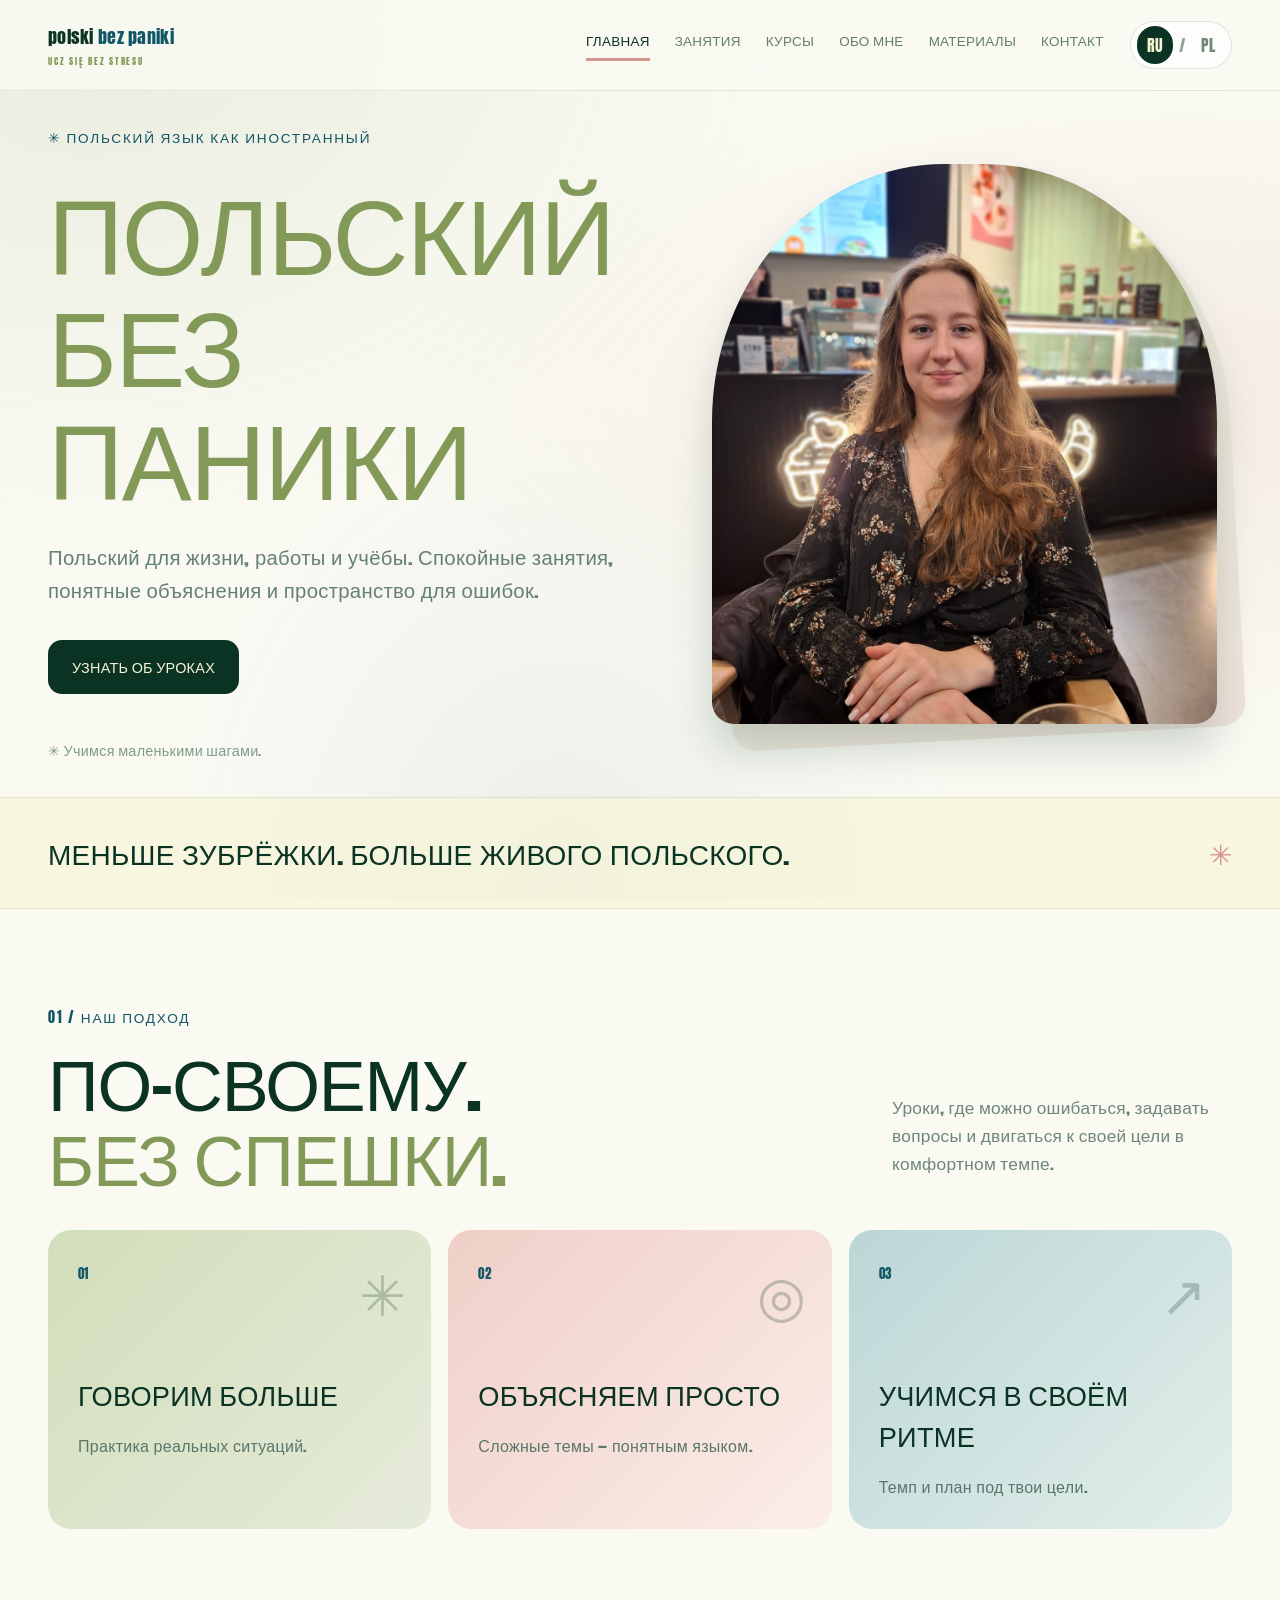
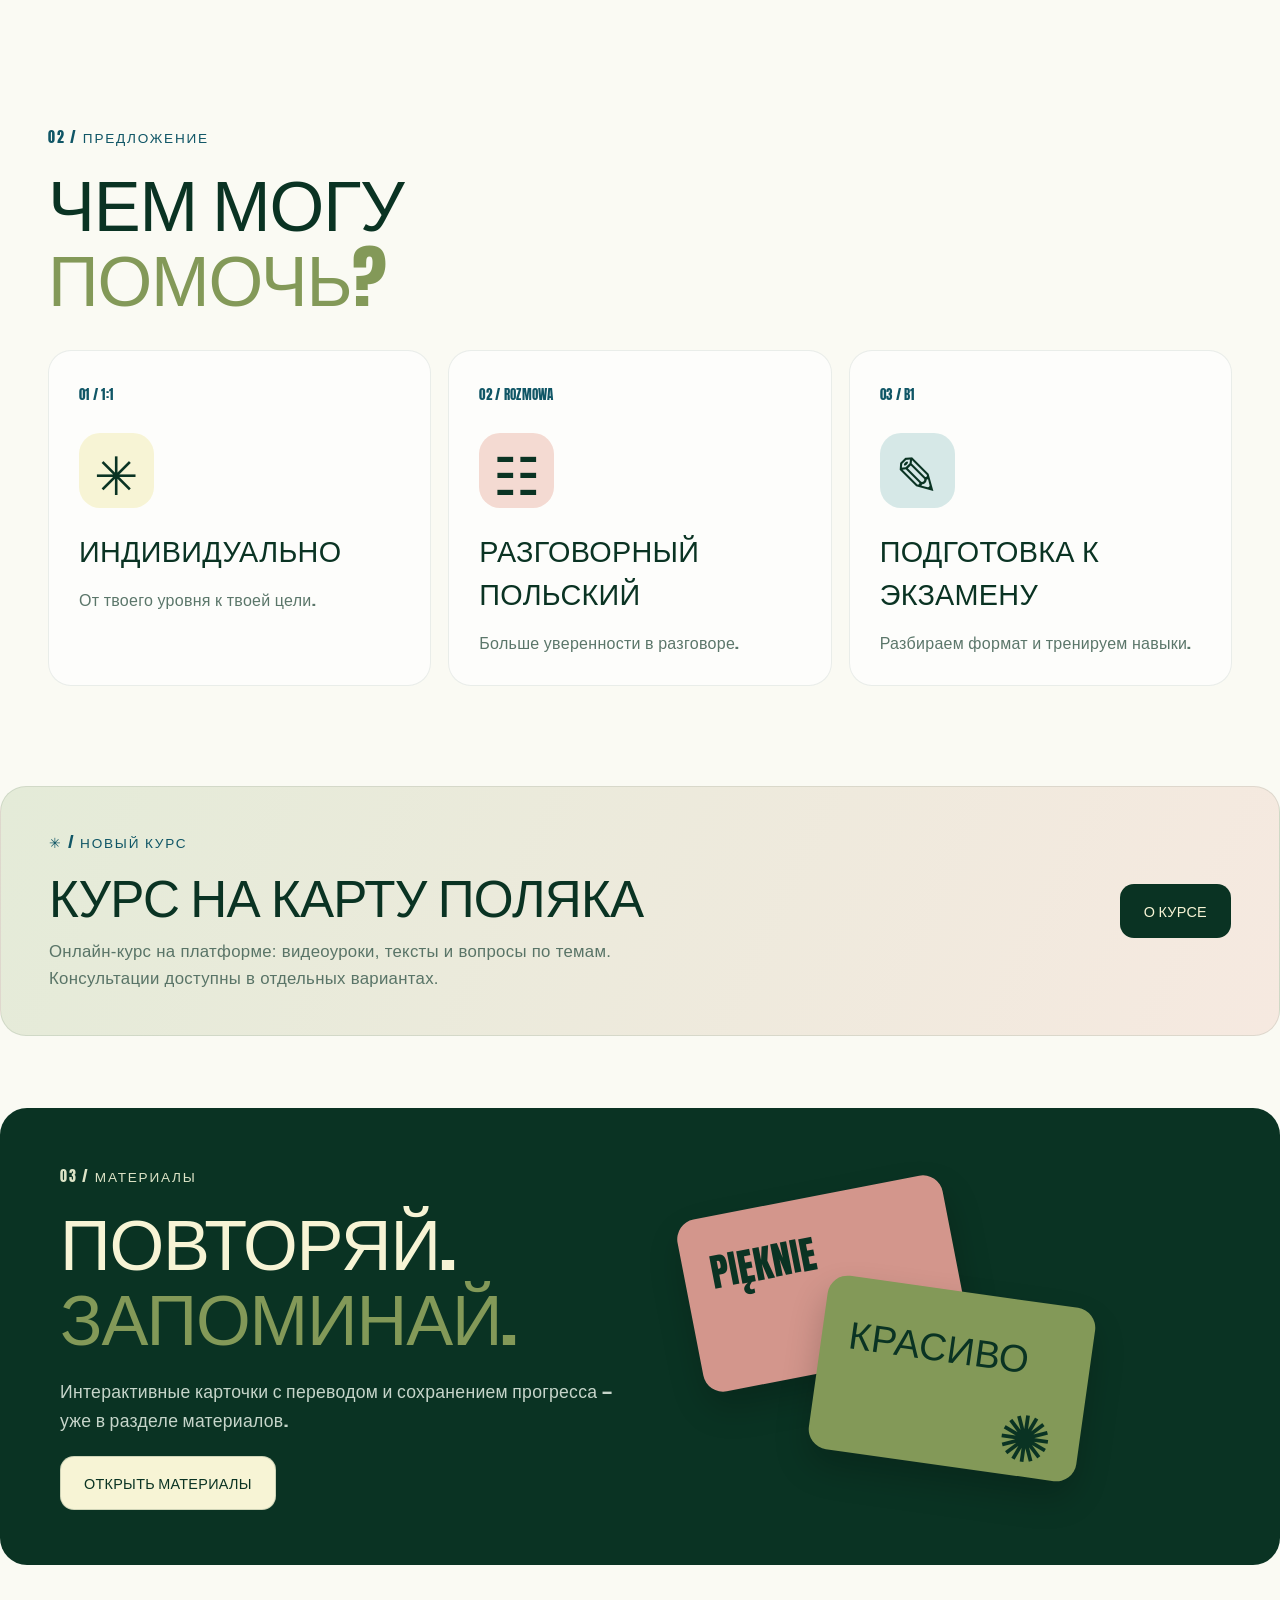
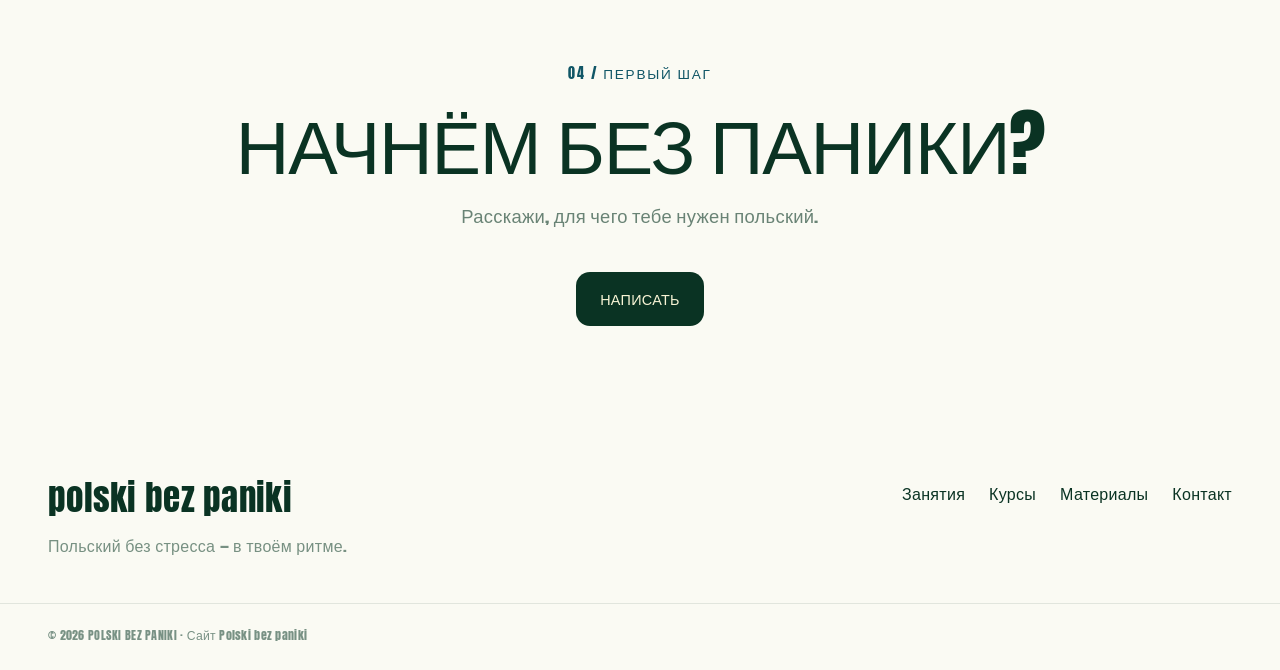
==== commit 226828df: "Add files via upload" ====
--- a/index.html
+++ b/index.html
@@ -25,7 +25,7 @@
     .julia-main-photo img{position:relative;width:100%;height:100%;object-fit:cover;object-position:center 40%;border-radius:46% 46% 22px 22px;box-shadow:0 25px 42px rgba(10,51,35,.18);display:block}
     @media(max-width:820px){.julia-main-photo{max-width:560px;width:100%;margin:0 auto;height:540px}}
     @media(max-width:500px){.julia-main-photo{height:440px;padding:8px}.julia-main-photo img{object-position:center 38%}}
-  </style></head><body data-title-pl="Polski bez paniki — strona główna" data-title-ru="Польский без паники — главная"><header class="header"><div class="bar wrap"><a class="brand" href="index.html"><span>polski <em>bez paniki</em><small>UCZ SIĘ BEZ STRESU</small></span></a><nav class="nav" id="nav"><a class="current" href="index.html"><span data-pl="START" data-ru="ГЛАВНАЯ">ГЛАВНАЯ</span></a><a class="" href="zajecia.html"><span data-pl="ZAJĘCIA" data-ru="ЗАНЯТИЯ">ЗАНЯТИЯ</span></a><a class="" href="kursy.html"><span data-pl="KURSY" data-ru="КУРСЫ">КУРСЫ</span></a><a class="" href="o-mnie.html"><span data-pl="O MNIE" data-ru="ОБО МНЕ">ОБО МНЕ</span></a><a class="" href="materialy.html"><span data-pl="MATERIAŁY" data-ru="МАТЕРИАЛЫ">МАТЕРИАЛЫ</span></a><a class="" href="kontakt.html"><span data-pl="KONTAKT" data-ru="КОНТАКТ">КОНТАКТ</span></a></nav><div class="lang"><button class="selected" data-lang="ru">RU</button><span>/</span><button data-lang="pl">PL</button></div><button aria-expanded="false" aria-label="Menu" class="hamburger" id="hamburger">☰</button></div></header><main><section class="landing wrap"><div class="intro"><div class="eyebrow">✳ <span data-pl="JĘZYK POLSKI JAKO OBCY" data-ru="ПОЛЬСКИЙ ЯЗЫК КАК ИНОСТРАННЫЙ">ПОЛЬСКИЙ ЯЗЫК КАК ИНОСТРАННЫЙ</span></div><h1><span data-pl="POLSKI" data-ru="ПОЛЬСКИЙ">ПОЛЬСКИЙ</span><br/><span><span data-pl="BEZ PANIKI" data-ru="БЕЗ ПАНИКИ">БЕЗ ПАНИКИ</span></span></h1><p><span data-pl="Polski do życia, pracy i nauki. Spokojne lekcje, jasne wyjaśnienia i przestrzeń na błędy." data-ru="Польский для жизни, работы и учёбы. Спокойные занятия, понятные объяснения и пространство для ошибок.">Польский для жизни, работы и учёбы. Спокойные занятия, понятные объяснения и пространство для ошибок.</span></p><div class="buttons"><a class="button primary" href="zajecia.html"><span data-pl="POZNAJ OFERTĘ" data-ru="УЗНАТЬ ОБ УРОКАХ">УЗНАТЬ ОБ УРОКАХ</span> </a></div><div class="small-note">✳ <span data-pl="Uczymy się małymi krokami." data-ru="Учимся маленькими шагами.">Учимся маленькими шагами.</span></div></div><div class="illustration julia-main-photo"><img alt="Julia — lektorka języka polskiego" decoding="async" fetchpriority="high" loading="eager" src="zdjecia/julia-strona-glowna.jpg"/></div></section><div class="ribbon"><div class="wrap"><span data-pl="MNIEJ WKUWANIA. WIĘCEJ ŻYWEGO POLSKIEGO." data-ru="МЕНЬШЕ ЗУБРЁЖКИ. БОЛЬШЕ ЖИВОГО ПОЛЬСКОГО.">МЕНЬШЕ ЗУБРЁЖКИ. БОЛЬШЕ ЖИВОГО ПОЛЬСКОГО.</span> <i>✳</i></div></div>
+  </style></head><body data-title-pl="Polski bez paniki — strona główna" data-title-ru="Польский без паники — главная"><header class="header"><div class="bar wrap"><a class="brand" href="index.html"><span>polski <em>bez paniki</em><small>UCZ SIĘ BEZ STRESU</small></span></a><nav class="nav" id="nav"><a class="current" href="index.html"><span data-pl="START" data-ru="ГЛАВНАЯ">ГЛАВНАЯ</span></a><a class="" href="zajecia.html"><span data-pl="ZAJĘCIA" data-ru="ЗАНЯТИЯ">ЗАНЯТИЯ</span></a><a class="" href="kursy.html"><span data-pl="KURSY" data-ru="КУРСЫ">КУРСЫ</span></a><a class="" href="o-mnie.html"><span data-pl="O MNIE" data-ru="ОБО МНЕ">ОБО МНЕ</span></a><a class="" href="materialy.html"><span data-pl="MATERIAŁY" data-ru="МАТЕРИАЛЫ">МАТЕРИАЛЫ</span></a><a class="" href="kontakt.html"><span data-pl="KONTAKT" data-ru="КОНТАКТ">КОНТАКТ</span></a></nav><div class="lang"><button class="selected" data-lang="ru">RU</button><span>/</span><button data-lang="pl">PL</button></div><button aria-expanded="false" aria-label="Menu" class="hamburger" id="hamburger">☰</button></div></header><main><section class="landing wrap"><div class="intro"><div class="eyebrow">✳ <span data-pl="JĘZYK POLSKI JAKO OBCY" data-ru="ПОЛЬСКИЙ ЯЗЫК КАК ИНОСТРАННЫЙ">ПОЛЬСКИЙ ЯЗЫК КАК ИНОСТРАННЫЙ</span></div><h1><span data-pl="POLSKI" data-ru="ПОЛЬСКИЙ">ПОЛЬСКИЙ</span><br/><span><span data-pl="BEZ PANIKI" data-ru="БЕЗ ПАНИКИ">БЕЗ ПАНИКИ</span></span></h1><p><span data-pl="Polski do życia, pracy i nauki. Spokojne lekcje, jasne wyjaśnienia i przestrzeń na błędy." data-ru="Польский для жизни, работы и учёбы. Спокойные занятия, понятные объяснения и пространство для ошибок.">Польский для жизни, работы и учёбы. Спокойные занятия, понятные объяснения и пространство для ошибок.</span></p><div class="buttons"><a class="button primary" href="zajecia.html"><span data-pl="POZNAJ OFERTĘ" data-ru="УЗНАТЬ ОБ УРОКАХ">УЗНАТЬ ОБ УРОКАХ</span> </a></div><div class="small-note">✳ <span data-pl="Uczymy się małymi krokami." data-ru="Учимся маленькими шагами.">Учимся маленькими шагами.</span></div></div><div class="illustration julia-main-photo"><img alt="Julia — lektorka języka polskiego" decoding="async" fetchpriority="high" loading="eager" src="[data-uri]